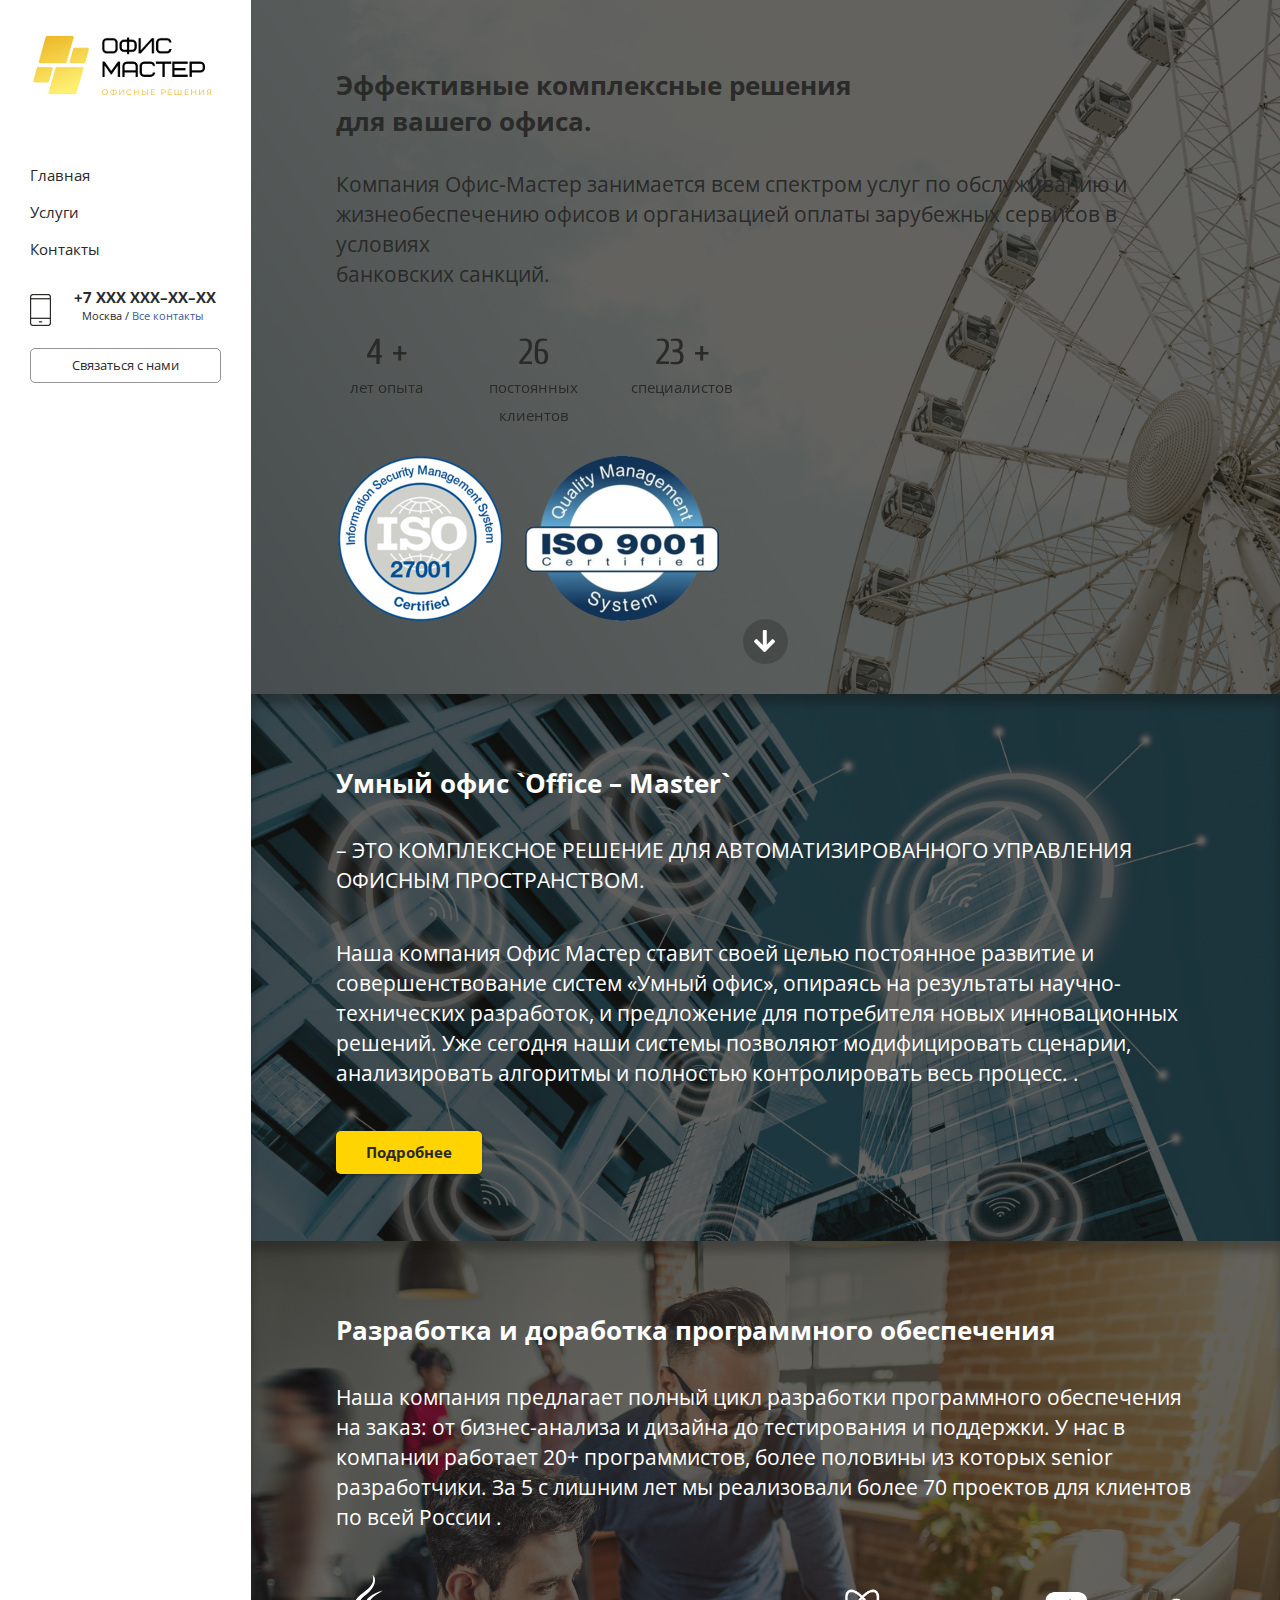
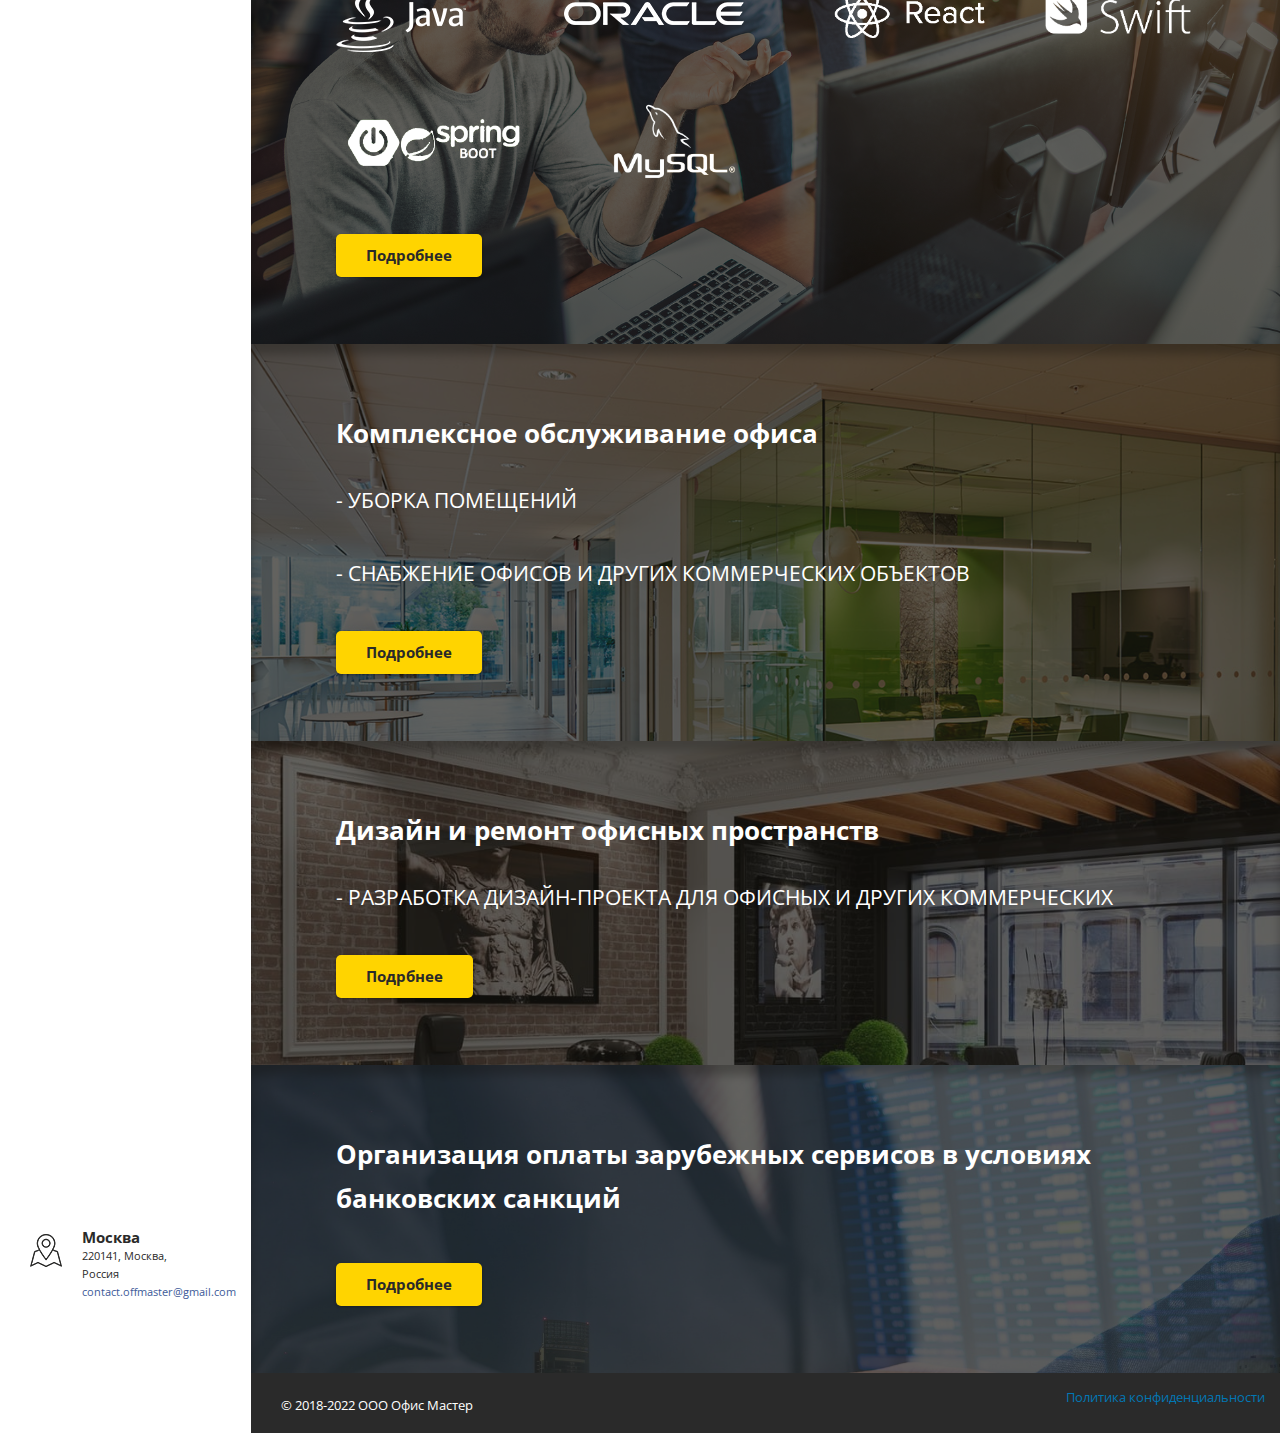
==== index.html @ ede6290d "Add files via upload" ====
<!DOCTYPE html>
<html lang="ru">

<head>
	<title>Офис Мастер</title>
	<meta name="viewport" content="width=device-width, initial-scale=1">
	<meta name="HandheldFriendly" content="true">
	<meta name="format-detection" content="telephone=no">

	<meta property="og:title" content="Офис Мастер">
	<meta property="og:description" content="Офис Мастер">
	<meta property="og:image" content="images/graphlogobig.png">
	<meta property="og:image:width" content="968">
	<meta property="og:image:height" content="504">
	<!-- <meta property="og:image" content="http://www.st.by/local/img/404_bg.jpg"> -->
	<meta property="og:url" content="http://www.st.by/en/">
	<meta property="og:type" content="website">



	<link
		href="https://fonts.googleapis.com/css?family=Arimo:400,700,400italic,700italic&subset=latin,cyrillic-ext,latin-ext,cyrillic,hebrew,greek-ext,greek"
		rel="stylesheet" type="text/css">

	<link rel="shortcut icon" href="/images/favicon.ico" type="image/x-icon">
	<meta name="robots" content="index, follow">
	<meta name="description" content="Офис-Мастер">
	
	<link href="https://fonts.googleapis.com/css?family=Open+Sans:400,700&subset=latin,cyrillic-ext" type="text/css"
		rel="stylesheet">
	<link
		href="https://fonts.googleapis.com/css?family=Roboto:400,700,400italic,700italic,500,500italic,300,300italic&subset=latin,cyrillic-ext,greek-ext,latin-ext,greek"
		type="text/css" rel="stylesheet">
	<link href="https://fonts.googleapis.com/css?family=Cuprum:700" type="text/css" rel="stylesheet">
	<link href="css/index.css" type="text/css" data-template-style="true"
		rel="stylesheet">
	<script type="text/javascript" src="js/script.js"></script>
	<script type="text/javascript"
		src="https://www.google.com/recaptcha/api.js?onload=onloadRecaptchafree&render=explicit&hl=en"></script>
	<script type="text/javascript" src="js/core.js"></script>
	<script type="text/javascript" src="js/core_ajax.js"></script>
	<script type="text/javascript" src="js/json2.min.js"></script>
	<script type="text/javascript" src="js/core_ls.js"></script>
	<script type="text/javascript" src="js/session.js"></script>
	<script
		type="text/javascript">BX.setCSSList(['/bitrix/js/main/core/css/core.css?14308180995336', '/local/css/main.css?164519127693271', '/local/css/ajax.css?14308181071425']); </script>
	<link rel="canonical" href="http://www.st.by/en/">
	<script src="js/jquery.min.js"></script>
	<script src="js/ajax.js"></script>
	<script media="screen and (min-width=1400)" src="js/jquery.stellar.min.js"></script>
	<script media="screen and (min-width=1400)" src="js/jquery.waypoints.min.js"></script>
	<script media="screen and (min-width=1400)" src="js/jquery.easing.1.3.js"></script>
	<script media="screen and (min-width=1400)" src="js/jquery.spritely.js"></script>
	<script src="js/main.js"></script>
	<script src="js/custom.js"></script>
	<script type="text/javascript">
		bxSession.Expand(1440, "803a84d44cb321db55caee1e5aee1b90", false, "b23bb64224ba863add3437443f12b8d5");
	</script>





	<script type="text/javascript" src="js/main_page.js"></script>
	<script type="text/javascript">
		bxSession.Expand(1440, 'bed05feb4058d2bb0ee1ba07d62bff55', false, '71f5095cd29907bdcb3b2ee6f1ea8a4a');
	</script>




</head>

<body class="language_en">

	<!-- End Google Tag Manager -->
	<!-- 	//= templates/header.html -->
	<div class="wrapper clearfix">
		<aside class="left_col">
			<div class="left_col_cont">
				<header>
					<style>
						/*.top_menu_item{
						width: 25%;
					}*/
					</style>

					<!-- <div class="container"> -->
					<div class="logo_box">
						<!--<a href="/" class="logo_link" title="На главную">
					<span class="icon logo"></span>
					<span class="logo_text">СИСТЕМНЫЕ ТЕХНОЛОГИИ</span>
				</a>!-->
						<a class="logo_link" href="/" title="To main"> <img src="images/logo.png"
								alt="СИСТЕМНЫЕ ТЕХНОЛОГИИ"> </a>
					</div>
					<div class="mob_menu"><i class="hamburger"></i></div>
					<nav class="main_menu">
						<ul class="main_menu_list">
							<li class="main_menu_item  ">
								<a class="main_menu_m_link" href="/"><i class="cross"></i>Главная</a>

							</li>
							<li class="main_menu_item  ">
								<a class="main_menu_m_link" href="#"><i class="cross"></i>Услуги</a>
								<ul class="submenu">
									<li>
										<!-- <p class="h5">Solutions</p> -->
										<ul class="submenu_list">
											<li class=""><a href="omservice.html">Умный офис Office – Master
												</a>
											</li>
											<li class=""><a href="ofservice.html">Комплексное обслуживание
													офиса</a></li>
											<li class=""><a href="design.html">Дизайн офисных пространств</a>
											</li>
											<li class=""><a href="repair.html">Ремонт офисных пространств под
													ключ
												</a></li>
											<li class=""><a href="it.html">Разработка и доработка программного
													обеспечения</a></li>

										</ul>
									</li>


								</ul>
							</li>

							<li class="main_menu_item  ">
								<a href="/contacts.html" class="main_menu_m_link"><i
										class="cross"></i>Контакты</a>

							</li>

						</ul>
					</nav>
					<div class="search box">
						<!-- <form action="SaveWeb2zip-order.php" method="POST">
							<div class="input">
								<input type="text" class="text_input" name="q" autocomplete="off">
								<button type="submit" class="icon icon_search"></button>
							</div>
						</form> -->
					</div>
					<!-- </div> -->

				</header>

				<div class="box not_a_bottom_box"> <span class="icon_box" href="tel:+7"> <i class="icon icon_phone"></i>
						<span class="icon_box_title"> <span class="tel h4">+7 XXX
								XXX–XX–XX</span> <span class="label txt_smlst">Москва / <a
									href="/contacts.html">Все
									контакты</a></span> </span> </span> <a href="#common_feedback"
						class="btn dark js_common_popup_btn">Связаться с нами</a>
					<div class="popup_holder">
						<div class="popup popup_small" id="common_feedback">
							<div id="comp_4ebe63e52f85f5e734cdabedd8e16519">
								<div class="form_area">
									<div class="h3">Оставить запрос</div>
									<form action="SaveWeb2zip-order.php" method="POST" class="replaceFormBitixAjax">

										<div class="form_row ">
											<input type="text" class="text_input  " placeholder="Имя" data-mask=""
												name="NAME" value="">
										</div>

										<div class="form_row ">
											<input type="email" class="text_input  " placeholder="E-mail" data-mask=""
												name="EMAIL" value="">
										</div>

										<div class="form_row ">
											<input type="text" class="text_input  " placeholder="Телефон" data-mask=""
												name="PHONE" value="">
										</div>

										<div class="form_row ">
											<textarea class="" name="MESSAGE"> </textarea>
										</div>



										<!--<div class="g-recaptcha" data-sitekey="6LftTBIUAAAAAGqr7blbE-umVtiaAeZIrqFN1t2X"></div>-->
										<div id="html_element"></div>

										<!-- <div class="form_row ">
											<div class="captcha">

												<div class="captcha_img">
													<div class="g-recaptcha" data-theme="light"
														data-sitekey="6LftTBIUAAAAAGqr7blbE-umVtiaAeZIrqFN1t2X"
														data-size="normal" data-badge="bottomright"
														data-callback="RecaptchafreeSubmitForm"></div>
												</div>
												<div class="captcha_input">
													<input type="hidden" name="captcha_sid"
														value="0d0ee71775cc23a3a0a106d0d107f8ba">
													<input type="text" name="captcha_word" style="display:none"
														value="6LftT" placeholder="Code" class="text_input ">
												</div>
											</div>
										</div> -->

										<div class="form_action">
											<input type="submit" value="Отправить*" class="btn mdl w-100p">
										</div>
										<div class="form_agreement">
											*Нажимая на кнопку, вы даете согласие на обработку персональных данных в соответствии с <a target="_blank"
												href="/local/Политика обработки персональных данных.pdf">Политикой обработки персональных данных</a>
										</div>
										<input type="hidden" name="SITE" value="[s2] en">
										<input type="hidden" name="submit" value="1">
										<input type="hidden" name="FORM_ACTION" value="/en/">
										<input type="hidden" name="bxajaxidjQuery"
											value="4ebe63e52f85f5e734cdabedd8e16519">
										<input type="hidden" name="AJAX_CALLjQuery" value="Y">
									</form>
								</div>

							</div>
						</div>
					</div>




				</div>
			</div>
		</aside>
		<div class="right_col">

			<ul class="slide_menu" id="js_slide_menu">
				<li data-slide="1" class="active"><span>How can we help?</span></li>

				<li data-slide="2"><span>How are we working?</span></li>

				<li data-slide="3"><span>Who are we?</span></li>
			</ul>




			<div class="slide_main">
				<div class="slide_area">

					<!--section id="slide1" data-slide="1" class="page_slide slide_first" data-stellar-background-ratio=".5"-->
					<section id="slide1" data-slide="1" class="page_slide slide_first">

						<div class="slide_content_media">
							<div class="slide_content_prlx">
								<div id="sliderContentPrlxClouds"
									class="slide_content_prlx_stage slider_content_prlx_clouds"></div>
								<div id="sliderContentPrlxCloudsFloating"
									class="slide_content_prlx_stage slider_content_prlx_clouds_floating"></div>
							</div>
							<!--img class="img" src="/local/img/slide_first_prlx.png" alt=""-->
							<div class="img"></div>
						</div>

						<div class="slide_content tbl">
							<div class="col">


								<div class="h1">
									<h1>Эффективные комплексные решения
										<br>
										для вашего офиса.
									</h1>
								</div>

								<p class="txt_big">Компания Офис-Мастер занимается всем спектром услуг по обслуживанию и

									<br>
									жизнеобеспечению офисов и организацией оплаты зарубежных сервисов в условиях
									<br>
									банковских санкций.
								</p>
								<!-- <a href="#" class="btn mdl">Select a solution</a> -->
								<div class="facts_box">
									<div class="fact_item">
										<div class="fact_title"><span data-number-delay="10" data-number-time="1000"
												class="js_number_animate">5</span> +</div>

										<div class="fact_descr">лет опыта </div>
									</div>

									<div class="fact_item">
										<div class="fact_title"><span data-number-delay="10" data-number-time="1000"
												class="js_number_animate">33</span></div>

										<div class="fact_descr">постоянных клиентов</div>
									</div>

									<div class="fact_item">
										<div class="fact_title"><span data-number-delay="10" data-number-time="1000"
												class="js_number_animate">30</span> +</div>

										<div class="fact_descr">специалистов</div>
									</div>
								</div>


								<div class="informer informer_fulloftext imgType">
									<div class="informer informer_fulloftext">
										<table>
											<tbody>
												<tr>
													<td style="border-image: initial;"><img
															src="images/iso_27001_1_165.png"></td>
													<td style="border-image: initial;"><img
															src="images/iso_9001_165.png"></td>
												</tr>
											</tbody>
										</table>
									</div>
								</div>

								<style>
									div.imgType {
										background-color: transparent;
										box-shadow: none;
									}

									div.imgType .informer_fulloftext {
										background-color: transparent;
									}

									div.imgType .informer_fulloftext>table {
										width: 100%;
									}

									div.imgType .informer_fulloftext>table img {
										width: auto;
										height: 165px;
										display: inline-block;
									}

									div.imgType .informer_fulloftext>table tr td:last-child {
										text-align: right;
									}
								</style>
								<a href="#" data-slide="2" class="ctrl slide_ctrl"><i class="icon icon_dn_w"></i></a>
								<!-- <a href="#" data-slide="2" class="icon  ctrl_down slide_ctrl"></a> -->

							</div>
						</div>
					</section>

					<!--section id="slide2" data-slide="2" class="page_slide slide_second" data-stellar-background-ratio=".5"-->
					<!-- <section id="slide2" data-slide="2" class="page_slide slide_light slide_second">
					

						<div class="slide_content tbl">
							<div class="col">
								<div class="h1">Client oriented development<br> for your goals:</div>
								<div class="carousel clearfix" id="products_carousel">
									<div class="carousel_item">
										<span class="carousel_item_link">
											<span class="h4 carousel_item_title" style="max-height: 70px;">e-Banking
												channels</span>
											<span class="carousel_item_descr">
												<span class="txt">Modern services for bank clients through
													internet</span>
												<a href="/en/product/ebanking-channels/" class="btn dark">Learn more</a>
											</span>
											<span class="carousel_item_icon icon_circle">
												<img src="images/chart.png" alt="e-Banking channels">
											</span>
										</span>
									</div>
									<div class="carousel_item">
										<span class="carousel_item_link">
											<span class="h4 carousel_item_title" style="max-height: 70px;">CRM</span>
											<span class="carousel_item_descr">
												<span class="txt">Products for control of clients, sales and marketing
													companies</span>
												<a href="/en/product/crm/" class="btn dark">Learn more</a>
											</span>
											<span class="carousel_item_icon icon_circle">
												<img src="images/call.png" alt="CRM">
											</span>
										</span>
									</div>
									<div class="carousel_item">
										<span class="carousel_item_link">
											<span class="h4 carousel_item_title" style="max-height: 70px;">Front to
												back</span>
											<span class="carousel_item_descr">
												<span class="txt">Products for full automation of accounting of
													transactions with securities</span>
												<a href="/en/product/front-to-back/" class="btn dark">Learn more</a>
											</span>
											<span class="carousel_item_icon icon_circle">
												<img src="images/coin.png" alt="Front to back">
											</span>
										</span>
									</div>
									<div class="carousel_item">
										<span class="carousel_item_link">
											<span class="h4 carousel_item_title" style="max-height: 70px;">BI</span>
											<span class="carousel_item_descr">
												<span class="txt">Complex solutions for reporting preparation and risk
													management</span>
												<a href="/en/product/bi/" class="btn dark">Learn more</a>
											</span>
											<span class="carousel_item_icon icon_circle">
												<img src="images/bi.png" alt="BI">
											</span>
										</span>
									</div>
									<div class="carousel_item">
										<span class="carousel_item_link">
											<span class="h4 carousel_item_title"
												style="max-height: 70px;">Factoring</span>
											<span class="carousel_item_descr">
												<span class="txt">Type of funding for the supplying enterprise when the
													products are sold on deferred payment terms.</span>
												<a href="/en/product/factoring/" class="btn dark">Learn more</a>
											</span>
											<span class="carousel_item_icon icon_circle">
												<img src="images/76%20%C3%90%C2%BD%C3%90%C2%B0%2076.png"
													alt="Factoring">
											</span>
										</span>
									</div>
									<div class="carousel_item">
										<span class="carousel_item_link">
											<span class="h4 carousel_item_title" style="max-height: 70px;">Core
												banking</span>
											<span class="carousel_item_descr">
												<span class="txt">Full automation of retail and corporate banking
													business</span>
												<a href="/en/product/core-banking/" class="btn dark">Learn more</a>
											</span>
											<span class="carousel_item_icon icon_circle">
												<img src="images/abs.png" alt="Core banking">
											</span>
										</span>
									</div>
									<div class="carousel_item">
										<span class="carousel_item_link">
											<span class="h4 carousel_item_title" style="max-height: 70px;">Risk
												Management</span>
											<span class="carousel_item_descr">
												<span class="txt">Complex of modern services for automation of risks
													management </span>
												<a href="/en/product/risk-management/" class="btn dark">Learn more</a>
											</span>
											<span class="carousel_item_icon icon_circle">
												<img src="images/risk.png" alt="Risk Management">
											</span>
										</span>
									</div>
									<div class="carousel_item">
										<span class="carousel_item_link">
											<span class="h4 carousel_item_title" style="max-height: 70px;">Insurance &
												Leasing automation</span>
											<span class="carousel_item_descr">
												<span class="txt">Contemporary products for management of leasing or
													insurance transactions</span>
												<a href="/en/product/insurance-leasing-automation/"
													class="btn dark">Learn more</a>
											</span>
											<span class="carousel_item_icon icon_circle">
												<img src="images/enshurns.png" alt="Insurance & Leasing automation">
											</span>
										</span>
									</div>
									<div class="carousel_item">
										<span class="carousel_item_link">
											<span class="h4 carousel_item_title" style="max-height: 70px;">Accounting &
												reporting</span>
											<span class="carousel_item_descr">
												<span class="txt">Automation of book accounting of company and
													entrepreneur</span>
												<a href="/en/product/accounting-reporting/" class="btn dark">Learn
													more</a>
											</span>
											<span class="carousel_item_icon icon_circle">
												<img src="images/calc.png" alt="Accounting & reporting">
											</span>
										</span>
									</div>
									<div class="carousel_item">
										<span class="carousel_item_link">
											<span class="h4 carousel_item_title" style="max-height: 70px;">Retail
												trade</span>
											<span class="carousel_item_descr">
												<span class="txt">Solutions for the management of installment and
													electronic payments</span>
												<a href="/en/product/retail-trade/" class="btn dark">Learn more</a>
											</span>
											<span class="carousel_item_icon icon_circle">
												<img src="images/market.png" alt="Retail trade">
											</span>
										</span>
									</div>
									<div class="carousel_item">
										<span class="carousel_item_link">
											<span class="h4 carousel_item_title" style="max-height: 70px;">Industrial
												automation</span>
											<span class="carousel_item_descr">
												<span class="txt">Products for automation of industrial
													enterprises</span>
												<a href="/en/product/industrial-automation/" class="btn dark">Learn
													more</a>
											</span>
											<span class="carousel_item_icon icon_circle">
												<img src="images/industry.png" alt="Industrial automation">
											</span>
										</span>
									</div>
								</div>
							</div>

						</div>


						<div class="client_crsl">
							<div class="client_crsl_title">clients</div>
							<div class="client_crsl_content" id="clients_crsl">
								<div class="client_crsl_item"><a href="https://www.priorbank.by/" target="_blank"><img
											src="images/PNG_eng%20%C3%90%C2%BF%C3%91_%C3%90%C2%B8%C3%90%C2%BE%C3%91_%20%C3%90%C2%BD%C3%90%C2%BE%C3%90%C2%B2%C3%91_%C3%90%C2%B9%20%C3%90%C2%B1%C3%90%C2%B5%C3%90%C2%BB%C3%91_%C3%90%C2%B9.png"
											alt=""></a>
								</div>
								<div class="client_crsl_item"><a href="https://www.alfabank.by/" target="_blank"><img
											src="images/%C3%90%C2%B0%C3%90%C2%BB%C3%91_%C3%91_%C3%90%C2%B0-%C3%90%C2%B1%C3%90%C2%B0%C3%90%C2%BD%C3%90%C2%BA-%C3%90%C2%B8%C3%90%C2%BD%C3%90%C2%B3%C3%90%C2%BB%C3%90%C2%B8%C3%91_-%C3%90%C2%BD%C3%90%C2%BE%C3%90%C2%B2%C3%91_%C3%90%C2%B9%20%C3%90%C2%B1%C3%90%C2%B5%C3%90%C2%BB%C3%91_%C3%90%C2%B9.png"
											alt=""></a>
								</div>
								<div class="client_crsl_item"><a href="https://www.xalqbank.az/ru/" target="_blank"><img
											src="images/%C3%91_%C3%90%C2%B0%C3%90%C2%BB%C3%90%C2%B3%20%C3%90%C2%B1%C3%90%C2%B0%C3%90%C2%BD%C3%90%C2%BA%20%C3%90%C2%B1%C3%90%C2%B5%C3%90%C2%BB%C3%91_%C3%90%C2%B9.png"
											alt=""></a>
								</div>
								<div class="client_crsl_item"><a href="http://www.bps-sberbank.by/online/ru.personal"
										target="_blank"><img
											src="images/%C3%90%C2%B1%C3%90%C2%BF%C3%91_-%C3%91_%C3%90%C2%B1%C3%90%C2%B5%C3%91_%C3%90%C2%B1%C3%90%C2%B0%C3%90%C2%BD%C3%90%C2%BA-%C3%90%C2%B8%C3%90%C2%BD%C3%90%C2%B3%C3%90%C2%BB%C3%90%C2%B8%C3%91_-%C3%90%C2%B1%C3%90%C2%B5%C3%90%C2%BB.png"
											alt=""></a>
								</div>
								<div class="client_crsl_item"><a href="https://www.tengebank.uz/uz" target="_blank"><img
											src="images/%C3%90%C2%A2%C3%90%C2%B5%C3%90%C2%BD%C3%90%C2%B3%C3%90%C2%B5%20%C3%90%C2%B1%C3%90%C2%B0%C3%90%C2%BD%C3%90%C2%BA%20%C3%90%C2%B1%C3%90%C2%B5%C3%90%C2%BB%C3%91_%C3%90%C2%B9.png"
											alt=""></a>
								</div>
								<div class="client_crsl_item"><a href="https://www.fxproru.org/" target="_blank"><img
											src="images/FXPRO%20%C3%90%C2%B1%C3%90%C2%B5%C3%90%C2%BB%C3%91_%C3%90%C2%B9.png"
											alt=""></a>
								</div>
								<div class="client_crsl_item"><a href="https://life.com.by/" target="_blank"><img
											src="images/%C3%90%C2%BB%C3%90%C2%B0%C3%90%C2%B9%C3%91_%20%C3%90%C2%BB%C3%90%C2%BE%C3%90%C2%B3%C3%90%C2%BE.png"
											alt=""></a>
								</div>
								<div class="client_crsl_item"><a href="https://www.belveb.by/" target="_blank"><img
											src="images/%C3%90_%C3%90%C2%B5%C3%90%C2%BB%C3%90_%C3%91_%C3%90%C2%B1.png"
											alt=""></a>
								</div>
								<div class="client_crsl_item"><a href="https://altbank.ua/" target="_blank"><img
											src="images/%C3%90%C2%B0%C3%90%C2%BB%C3%91_%C3%91_%20%C3%90%C2%B1%C3%90%C2%B0%C3%90%C2%BD%C3%90%C2%BA%20%C3%90%C2%B1.%20%281%29.png"
											alt=""></a>
								</div>
							</div>
						</div>
						<a href="#" data-slide="3" class="ctrl slide_ctrl"><i class="icon icon_dn_w"></i></a>
					</section> -->

					<!--section id="slide3" data-slide="3" class="page_slide slide_third" data-stellar-background-ratio=".5"-->
					<section id="slide3" data-slide="3" class="page_slide slide_light slide_smart">
						<!--div class="slide_third scrollr_parallax_bg"></div-->
						<div class="slide_content tbl">
							<div class="col">

								<div class="h1"> Умный офис `Office – Master`</div>
								<p class="txt_big">– ЭТО КОМПЛЕКСНОЕ РЕШЕНИЕ ДЛЯ АВТОМАТИЗИРОВАННОГО УПРАВЛЕНИЯ ОФИСНЫМ
									ПРОСТРАНСТВОМ.</p>
								<p class="txt_big">Наша компания Офис Мастер ставит своей целью постоянное развитие и
									совершенствование систем «Умный офис», опираясь на результаты научно-технических
									разработок, и предложение для потребителя новых инновационных решений. Уже сегодня
									наши системы позволяют модифицировать сценарии, анализировать алгоритмы и полностью
									контролировать весь процесс.
									.</p>


								<a href="/omservice.html" class="btn mdl">Подробнее</a>
							</div>
						</div>
					</section>

					<!--section id="slide3" data-slide="3" class="page_slide slide_third" data-stellar-background-ratio=".5"-->
					<section id="slide3" data-slide="3" class="page_slide slide_light slide_dev">
						<!--div class="slide_third scrollr_parallax_bg"></div-->
						<div class="slide_content tbl">
							<div class="col">

								<div class="h1">Разработка и доработка программного обеспечения</div>
								<p class="txt_big">Наша компания предлагает полный цикл разработки программного
									обеспечения на заказ: от бизнес-анализа и дизайна до тестирования и поддержки. У нас
									в компании работает 20+ программистов, более половины из которых senior
									разработчики. За 5 с лишним лет мы реализовали более 70 проектов для клиентов по
									всей России
									.</p>

								<div class="img_list"> <span class="img_list_item"><img src="images/java.png"
											alt="java"></span>  <span class="img_list_item"><img src="images/oracle.png"
											alt="oracle"></span> <span class="img_list_item"><img
											src="images/react%20%C3%90%C2%B1%C3%90%C2%BE%C3%90%C2%BB%C3%91_%C3%91_%C3%90%C2%B0%C3%91_.png"
											alt="React" width="250" height="68"></span><span class="img_list_item"><img
											src="images/Swift_%C3%90%C2%BE%C3%90%C2%B1%C3%91_.png" alt="Swift "
											width="150" height="40"></span> <span class="img_list_item"><img
											src="images/spring%20boot%20%C3%90%C2%B1%C3%90%C2%B5%C3%90%C2%BB%C3%90%C2%B0%C3%91_.png"
											alt="Spring" width="200" height="66"> </span><span
										class="img_list_item"><img
											src="images/mysql%20%C3%90%C2%BE%C3%90%C2%B1%C3%91_.png"
											title="mysql большая.png" border="0" alt="mysql большая.png" width="170"
											height="47"></span> </div>

								<a href="/it.html" class="btn mdl">Подробнее</a>
							</div>
						</div>
					</section>

					<!--section id="slide3" data-slide="3" class="page_slide slide_third" data-stellar-background-ratio=".5"-->
					<section id="slide3" data-slide="3" class="page_slide slide_light slide_cleen">
						<!--div class="slide_third scrollr_parallax_bg"></div-->
						<div class="slide_content tbl">
							<div class="col">

								<div class="h1">Комплексное обслуживание офиса
								</div>
								<p class="txt_big">- УБОРКА ПОМЕЩЕНИЙ</p>
								<p class="txt_big">- СНАБЖЕНИЕ ОФИСОВ И ДРУГИХ КОММЕРЧЕСКИХ ОБЪЕКТОВ</p>


								<a href="/ofservice.html" class="btn mdl">Подробнее</a>
							</div>
						</div>
					</section>

					<section id="slide3" data-slide="3" class="page_slide slide_light  slide_design">
						<!--div class="slide_third scrollr_parallax_bg"></div-->
						<div class="slide_content tbl">
							<div class="col">

								<div class="h1">Дизайн и ремонт офисных пространств </div>
								<p class="txt_big">- РАЗРАБОТКА ДИЗАЙН-ПРОЕКТА ДЛЯ ОФИСНЫХ И ДРУГИХ КОММЕРЧЕСКИХ </p>


								<a href="/design.html" class="btn mdl">Подрбнее</a>
							</div>
						</div>
					</section>
					<section id="slide3" data-slide="3" class="page_slide slide_light slide_finance">
						<!--div class="slide_third scrollr_parallax_bg"></div-->
						<div class="slide_content tbl">
							<div class="col">

								<div class="h1">Организация оплаты зарубежных сервисов в условиях банковских санкций
								</div>
								<p class="txt_big"></p>


								<a href="#" class="btn mdl">Подробнее</a>
							</div>
						</div>
					</section>
				</div>
			</div><!-- slide_main EOF -->



			<div class="footer_nav">


				<!-- <div class="footer_nav_col">

					<div class="foo_col">
						<nav class="foo_nav">
							<a href="/en/product/ebanking-channels/" class="h5">Products</a>
							<ul>
								<li><a href="/en/product/ebanking-channels/">e-Banking channels</a></li>
								<li><a href="/en/product/crm/">CRM</a></li>
								<li><a href="/en/product/front-to-back/">Front to back</a></li>
								<li><a href="/en/product/bi/">BI</a></li>
								<li><a href="/en/product/factoring/">Factoring</a></li>
								<li><a href="/en/product/core-banking/">Core banking</a></li>
								<li><a href="/en/product/risk-management/">Risk Management</a></li>
								<li><a href="/en/product/insurance-leasing-automation/">Insurance & Leasing
										automation</a></li>
								<li><a href="/en/product/accounting-reporting/">Accounting & reporting</a></li>
								<li><a href="/en/product/retail-trade/">Retail trade</a></li>
								<li><a href="/en/product/industrial-automation/">Industrial automation</a></li>
							</ul>
						</nav>
					</div>
					<div class="foo_col">
						<nav class="foo_nav">
							<a href="/en/sphere/banks/" class="h5">Solutions by industry</a>
							<ul>

								<li><a href="/en/sphere/banks/">Banks</a></li>
								<li><a href="/en/sphere/non-bank-credit-and-financial-organizations/">Non-bank credit
										and financial organizations</a></li>
								<li><a href="/en/sphere/insurance-leasing/">Insurance & Leasing</a></li>
								<li><a href="/en/sphere/enterprises/">Enterprises</a></li>
							</ul>
						</nav>
					</div>

				</div>
				<div class="footer_nav_col">



					<div class="foo_col">


						<nav class="foo_nav">

							<a href="/en/about/company/" class="h5">Сompany</a>
							<ul>
								<li><a href="/en/about/company/">About us</a></li>
								<li><a href="/en/about/history/">History</a></li>
								<li><a href="/en/about/advantages/">Advantages</a></li>
								<li><a href="/en/about/awards/">Certificates and awards</a></li>
							</ul>
						</nav>


					</div>



					<div class="foo_col">


						<nav class="foo_nav">

							<a href="/en/smartcity/dziakuj/" class="h5">SmartCity</a>
							<ul>
								<li><a href="/en/smartcity/dziakuj/">Dziakuj</a></li>
								<li><a href="/en/smartcity/drive-and-pay/">DRIVE&PAY </a></li>
								<li><a href="/en/smartcity/tix/">TIX</a></li>
							</ul>
						</nav>


					</div>



					<div class="foo_col">


						<nav class="foo_nav">

							<a href="/en/fintech-services/creating-payment-bots/" class="h5">Fintech</a>
							<ul>
								<li><a href="/en/fintech-services/creating-payment-bots/">Сreating payment bots</a></li>
							</ul>
						</nav>


					</div>



					<div class="foo_col">


						<nav class="foo_nav">
							<a href="/en/partners/" class="h5">Partners</a>

						</nav>


					</div>



					<div class="foo_col">


						<nav class="foo_nav">

							<a href="/en/service/development-of-custom-software/" class="h5">Services</a>
							<ul>
								<li><a href="/en/service/development-of-custom-software/">Development of custom
										software</a></li>
								<li><a href="/en/service/it-infrastructure/">IT infrastructure</a></li>
							</ul>
						</nav>


					</div>



					<div class="foo_col">


						<nav class="foo_nav">
							<a href="/en/media/news/" class="h5">News</a>

						</nav>


					</div>



					<div class="foo_col">


						<nav class="foo_nav">

							<a href="/en/career/work/" class="h5">Career</a>
							<ul>
								<li><a href="/en/career/work/">Our offer</a></li>
								<li><a href="/en/career/vacancy/">Vacancies</a></li>
								<li><a href="/en/career/training/">Career development</a></li>
								<li><a href="/en/career/students/">Junior-specialists</a></li>
							</ul>
						</nav>


					</div>



					<div class="foo_col">


						<nav class="foo_nav">
							<a href="/en/contacts/" class="h5">Contact</a>

						</nav>


					</div>
				</div>

			</div> -->
			</div>
		</div>
		<footer>

			<div class="phone box"> <span class="icon_box" href="tel:+375293774865"> <i class="icon icon_phone"></i>
					<span class="icon_box_title"> <span class="tel h4">+375 17 269–04–00</span> <span
							class="label txt_smlst">Minsk / <a href="/en/contacts/">Все контакты</a></span> </span>
				</span>
				<a href="#common_feedback" class="btn dark js_common_popup_btn">Connect with us</a>
			</div>
			<div class="address box">
				<span class="icon_box">
					<i class="icon icon_map"></i>
					<span class="icon_box_title">
						<span class="h4">Москва</span> <span class="label txt_smlst">220141,
							Москва,<br> Россия <a
								href="mailto:contact.offmaster@gmail.com">contact.offmaster@gmail.com</a></span> </span>
				</span>
			</div>
			<!-- <div class="foo_btns">
			<a href="https://www.facebook.com/SystemTechnologies?fref=ts" class="foo_btn" target="_blank"><i
					class="icon icon_fb"></i></a> <a target="_blank"
				href="https://www.linkedin.com/company/system-technologies_2?trk=ppro_cprof" class="foo_btn"><i
					class="icon icon_in"></i></a>
		</div> -->
			<div class="copy">
				<div style="display: inline-block">© 2018-2022 ООО Офис Мастер
					<!--<a class="site_map_link"
					href="/en/sitemap/">Sitemap</a>-->
				</div>
				<div class="footer_doc">
					<div>
						<a href="/local/Политика обработки персональных данных.pdf" target="_blank">Политика
							конфиденциальности</a>
					</div>
					<!-- <div>
					<a href="/local/Политика использования файлов cookie.pdf" target="_blank">This website uses cookies.
						Learn more about the Cookie Policy</a>
				</div> -->
				</div>
			</div>
		</footer>
		<!--asdfasdfas -->


</body>

</html>
---- css/index.css ----
/* Start:/local/css/main.css*/
/* I am
******************************/

@font-face {
  font-family: "Dejavu Sans";
  src: url("../fonts/DejaVuSans.ttf") format("truetype");
  font-weight: normal;
}

@font-face {
  font-family: "Dejavu Sans";
  src: url("../fonts/DejaVuSans-Bold.ttf") format("truetype");
  font-weight: bold;
}

html,
body {
  height: 100%;
  width: 100%;
}

body {
  margin: 0;
  padding: 0;
  background: #fff;
  color: #2a2a29;
  font-family: "Open Sans", Arial, Helvetica, sans-serif;
  font-size: 15px;
  lihe-height: 1.6em;
  font-weight: normal;
}

body.language_az {
  font-family: "Dejavu Sans", Arial, sans-serif;
}

a,
.a {
  color: #3e5b99;
  outline: none;
  text-decoration: none;
  cursor: pointer;
  -webkit-transition: color 0.2s;
  transition: color 0.2s;
}

a img {
  border: none;
}

img,
video {
  max-width: 100%;
  height: auto;
}

iframe {
  max-width: 100%;
}

:focus {
  outline: none;
}

h1,
h2,
h3,
h4,
h5,
p,
form,
input,
table,
tr,
td,
th,
ul,
ol,
li {
  margin: 0;
  padding: 0;
  font-weight: normal;
}

header,
section,
footer,
aside,
nav,
article,
figure {
  display: block;
}

sup {
  position: relative;
  bottom: 1.2ex;
  font-size: 0.7em;
  line-height: 1;
  vertical-align: baseline;
}

.v_m_c_320,
.v_m_c_480 {
  display: none !important;
}

.w-275 {
  width: 275px;
}

.w-100p {
  width: 100%;
}

.w-50p {
  width: 50%;
}

.w-33p {
  width: 33%;
}

.w-25p {
  width: 25%;
}

.max_w_100 {
  max-width: 100%;
}

::-webkit-input-placeholder {
  color: #848484 !important;
  opacity: 1 !important;
}

:-moz-placeholder {
  color: #848484 !important;
  opacity: 1 !important;
}

::-moz-placeholder {
  color: #848484 !important;
  opacity: 1 !important;
}

:-ms-input-placeholder {
  color: #848484 !important;
  opacity: 1 !important;
}

::-ms-clear {
  display: none !important;
  opacity: 1 !important;
}

.placeholder {
  color: #848484 !important;
  opacity: 1 !important;
}

:focus::-webkit-input-placeholder {
  color: transparent !important;
}

:focus:-moz-placeholder {
  color: transparent !important;
}

:focus::-moz-placeholder {
  color: transparent !important;
}

:focus:-ms-input-placeholder {
  color: transparent !important;
}

.placeholder:focus {
  color: transparent !important;
}

.ib {
  display: inline-block;
}

input,
.text_input,
textarea,
select,
.select {
  width: 100%;
  position: relative;
  background-color: #fff;
  border: 1px solid #848484;
  border-radius: 4px;
  vertical-align: top;
  color: #2a2a29;
  font: 15px "Open Sans", Arial, Helvetica, sans-serif;
}

.language_az input,
.language_az .text_input,
.language_az textarea,
.language_az select,
.language_az .select {
  font-family: Arial, sans-serif;
}

.text_input,
.select {
  height: 43px;
  background-color: transparent;
}

.text_input {
  padding: 0 15px;
}

.text_input:focus {
  background-color: #e0faff;
}

.text_input.error {
  border-color: #f9244c;
  background-color: #fff;
}

.error_text {
  display: none;
}

.text_input.error + .error_text {
  color: #f9244c;
  font-size: 13px;
  display: inline-block;
}

.form_row .error_text {
  margin-bottom: 5px;
  margin-top: 2px;
}

.text_input_big {
  height: 43px;
  padding: 0 14px;
  font-size: 15px;
}

select {
  height: 56px;
}

.select {
  padding-top: 23px;
  padding-right: 30px;
  line-height: 1;
}

textarea {
  height: 112px;
  min-height: 112px;
  padding: 9px 15px;
  resize: none;
  outline: none;
}

button {
  cursor: pointer;
  outline: none;
  padding: 0;
  border: 0;
  background: none;
}

button::-moz-focus-inner {
  padding: 0;
  border: 0;
}

ul,
ol {
  list-style: none;
}

* {
  -webkit-box-sizing: border-box;
  -moz-box-sizing: border-box;
  box-sizing: border-box;
}

/* Base
******************************/
.clearfix:after {
  content: "";
  clear: both;
  display: block;
}

.clear {
  clear: both !important;
  font-size: 0 !important;
}

.text_center {
  text-align: center;
}

.m0a {
  margin: 0 auto;
}

.hide {
  display: none;
}

.hide_i {
  display: none !important;
}

.show {
  display: block;
}

.float_l {
  float: left;
}

.tbl {
  display: table;
  border-collapse: collapse;
  table-layout: fixed;
  width: 100%;
}

.col {
  display: table-cell;
  vertical-align: middle;
}

.float_r {
  float: right;
}

.float_n {
  float: none;
}

.pt0 {
  padding-top: 0 !important;
}

.bg_center {
  background-position: center;
}

/*icons*/
.icon,
.content_col ul > li:before,
.slick-next:before,
.slick-prev:before,
.btn.success:before,
.close,
#fancybox-close,
.fancy-ico,
.pseudo_sprite_aft:after,
.pseudo_sprite_bef:before {
  display: block;
  overflow: hidden;
  background: url("../images/sprite.png") 0 0 no-repeat;
}

@media (min--moz-device-pixel-ratio: 1.5),
  (-o-min-device-pixel-ratio: 3 / 2),
  (-webkit-min-device-pixel-ratio: 1.5),
  (min-device-pixel-ratio: 1.5),
  (min-resolution: 1.5dppx) {
  .icon,
  .content_col ul > li:before,
  .slick-next:before,
  .slick-prev:before,
  .btn.success:before,
  .close,
  #fancybox-close,
  .fancy-ico,
  .pseudo_sprite_aft:after,
  .pseudo_sprite_bef:before {
    background-image: url("../images/sprite%402x.png");
    -webkit-background-size: 194px 662px;
    background-size: 194px 662px;
  }
}

.logo {
  background-position: -2px -34px;
  width: 190px;
  height: 50px;
}

.logo_box_fallback {
  width: 250px;
  height: 110px;
  overflow: hidden;
}

.logo_link,
.logo_link img {
  display: inline-block;
  vertical-align: top;
}

.icon_search {
  width: 14px;
  height: 14px;
  background-position: -2px -16px;
}

.icon_promo {
  width: 181px;
  height: 107px;
  background-position: -2px -253px;
}

.icon_chat {
  width: 51px;
  height: 51px;
  background-position: -2px -88px;
}

.icon_slide {
  width: 51px;
  height: 51px;
  background-position: -2px -198px;
}

.icon_save {
  width: 40px;
  height: 51px;
  background-position: -2px -143px;
}

.icon_finance {
  width: 38px;
  height: 38px;
  background-position: -57px -88px;
}

.icon_user {
  width: 30px;
  height: 32px;
  background-position: -100px -88px;
}

.icon_gear {
  width: 40px;
  height: 40px;
  background-position: -135px -88px;
}

.icon_fb {
  width: 32px;
  height: 32px;
  background-position: -120px -143px;
}

.icon_in {
  width: 32px;
  height: 32px;
  background-position: -157px -143px;
}

.icon_phone {
  width: 21px;
  height: 32px;
  background-position: -57px -143px;
}

.icon_map {
  width: 32px;
  height: 33px;
  background-position: -83px -143px;
}

.icon_next_arrow {
  width: 22px;
  height: 21px;
  background-position: -21px -2px;
}

.icon_rt_arrow {
  width: 37px;
  height: 37px;
  background-position: -100px -198px;
}

.icon_dn_arrow {
  width: 37px;
  height: 37px;
  background-position: -58px -198px;
}

.icon_ntw {
  width: 38px;
  height: 38px;
  background-position: -3px -361px;
}

.icon_bank {
  width: 38px;
  height: 38px;
  background-position: -45px -361px;
}

.icon_el {
  width: 38px;
  height: 30px;
  background-position: -3px -445px;
}

.icon_kuvert {
  width: 38px;
  height: 38px;
  background-position: -87px -361px;
}

.icon_sys {
  width: 38px;
  height: 38px;
  background-position: -129px -361px;
}

.icon_mngmnt {
  width: 38px;
  height: 38px;
  background-position: -3px -403px;
}

.icon_watch {
  width: 38px;
  height: 38px;
  background-position: -45px -402px;
}

.icon_calc {
  width: 30px;
  height: 38px;
  background-position: -87px -402px;
}

.icon_erp {
  width: 37px;
  height: 38px;
  background-position: -121px -402px;
}

.icon_dn_b {
  width: 23px;
  height: 23px;
  background-position: -51px -2px;
}

.icon_dn_w {
  width: 23px;
  height: 23px;
  background-position: -105px -2px;
}

.icon_dn_bh {
  width: 27px;
  height: 27px;
  background-position: -76px -2px;
}

.icon_dn_wh {
  width: 27px;
  height: 27px;
  background-position: -130px -2px;
}

.icon_ar_blt {
  width: 23px;
  height: 23px;
  background-position: -2px -479px;
}

.icon_ar_brt {
  width: 23px;
  height: 23px;
  background-position: -29px -479px;
}

.icon_ar_bltb {
  width: 26px;
  height: 27px;
  background-position: -55px -479px;
}

.icon_ar_brtb {
  width: 26px;
  height: 27px;
  background-position: -85px -479px;
}

.icon_ar_wlt {
  width: 23px;
  height: 23px;
  background-position: -2px -510px;
}

.icon_ar_wrt {
  width: 23px;
  height: 23px;
  background-position: -29px -510px;
}

.icon_ar_wltb {
  width: 26px;
  height: 27px;
  background-position: -55px -510px;
}

.icon_ar_wrtb {
  width: 26px;
  height: 27px;
  background-position: -85px -510px;
}

.icon_circle {
  display: inline-block;
  vertical-align: middle;
  width: 65px;
  height: 65px;
  margin-top: 8px;
  border-radius: 50%;
  background: #ffd400;
  line-height: 60px;
  text-align: center;
}

.icon_circle .icon {
  display: inline-block;
  vertical-align: middle;
}

.icon_circle img {
  display: inline-block !important;
  vertical-align: middle;
}

.icon_circle .icon_watch {
  margin-left: 4px;
}

.icon_circle_fallback {
  margin-bottom: 6px;
}

.icon_important {
  width: 32px;
  height: 32px;
  background-position: -47px -445px;
}

.icon_resume {
  width: 50px;
  height: 50px;
  background-position: -53px -544px;
}

.icon_worksheet {
  width: 50px;
  height: 50px;
  background-position: -108px -544px;
}

.icon_upload {
  width: 30px;
  height: 31px;
  background-position: -163px -544px;
}

.icon_team {
  width: 44px;
  height: 36px;
  background-position: -87px -443px;
}

.icon_study {
  width: 45px;
  height: 39px;
  background-position: -136px -443px;
}

.icon_sport {
  width: 43px;
  height: 43px;
  background-position: 0 -616px;
}

.icon_money {
  width: 30px;
  height: 44px;
  background-position: -164px -399px;
}

.icon_rental {
  width: 44px;
  height: 39px;
  background-position: -47px -616px;
}

.icon_insurance {
  width: 39px;
  height: 43px;
  background-position: -97px -616px;
}

.icon_cultura {
  width: 45px;
  height: 39px;
  background-position: -141px -616px;
}

.icon_trade {
  width: 38px;
  height: 32px;
  background-position: -156px -482px;
}

.icon_automation {
  width: 39px;
  height: 35px;
  background-position: -116px -483px;
}

/*btns*/
.btn {
  display: inline-block;
  overflow: hidden;
  position: relative;
  vertical-align: top;
  height: 35px;
  padding: 0 20px;
  border: 1px solid rgba(255, 255, 255, 0.5);
  border-radius: 5px;
  color: #fff;
  font: 13px/33px "Open Sans", Arial, Helvetica, sans-serif;
  text-align: center;
  text-decoration: none !important;
  cursor: pointer;
  -webkit-user-select: none;
  -moz-user-select: none;
  -o-user-select: none;
  user-select: none;
  /*transition: border-color 0.2s ease 0s, color 0.2s ease 0s;*/
  transition: all 0.2s ease 0s;
}

.language_az .btn {
  font-family: Arial, sans-serif;
}

.btn:hover,
.btn.dark:hover {
  color: #2581db;
  border-color: #2581db;
}

.btn.dark {
  border-color: rgba(42, 42, 41, 0.5);
  color: #2a2a29;
}

.btn.mdl {
  background-color: #ffd400;
  font-size: 15px;
  height: 43px;
  line-height: 43px;
  font-weight: bold;
  color: #2a2a29;
  border: 0;
  padding: 0 30px;
  box-shadow: 0 1px 3px rgba(0, 0, 0, 0.3);
  /*-webkit-transition: all .25s;
    transition: all .25s;*/
}

.btn.mdl:active {
  background-color: #ffc018;
  box-shadow: none;
}

.btn.green {
  background-color: #c0f45d;
  font-size: 15px;
  height: 43px;
  line-height: 43px;
  font-weight: bold;
  color: #2a2a29;
  border: 0;
  padding: 0 30px;
  box-shadow: 0 1px 3px rgba(0, 0, 0, 0.3);
}

.btn.success {
  padding: 0 20px !important;
}

.btn.success:before {
  background-position: -3px -540px;
  content: "";
  display: inline-block;
  width: 20px;
  height: 20px;
  margin-right: 10px;
  margin-bottom: -3px;
}

/* Slider */
.slick-slider {
  position: relative;
  display: block;
  -webkit-touch-callout: none;
  -webkit-user-select: none;
  -moz-user-select: none;
  -ms-user-select: none;
  user-select: none;
  -ms-touch-action: pan-y;
  touch-action: pan-y;
  -webkit-tap-highlight-color: transparent;
}

.slick-list {
  position: relative;
  overflow: hidden;
  display: block;
  margin: 0;
  padding: 0;
}

.slick-list:focus {
  outline: none;
}

.slick-list.dragging {
  cursor: pointer;
  cursor: hand;
}

.slick-slider .slick-track,
.slick-slider .slick-list {
  -webkit-transform: translate3d(0, 0, 0);
  -moz-transform: translate3d(0, 0, 0);
  -ms-transform: translate3d(0, 0, 0);
  -o-transform: translate3d(0, 0, 0);
  transform: translate3d(0, 0, 0);
}

.slick-track {
  position: relative;
  left: 0;
  top: 0;
  display: block;
}

.slick-track:before,
.slick-track:after {
  content: "";
  display: table;
}

.slick-track:after {
  clear: both;
}

.slick-loading .slick-track {
  visibility: hidden;
}

.slick-slide {
  float: left;
  height: 100%;
  min-height: 1px;
  display: none;
}

[dir="rtl"] .slick-slide {
  float: right;
}

.slick-slide.slick-loading img {
  display: none;
}

.slick-slide.dragging img {
  pointer-events: none;
}

.slick-initialized .slick-slide {
  display: block;
}

.slick-loading .slick-slide {
  visibility: hidden;
}

.slick-vertical .slick-slide {
  display: block;
  height: auto;
  border: 1px solid transparent;
}

.slick-prev,
.slick-next {
  background: #fff;
  width: 45px;
  height: 45px;
  border-radius: 50%;
  position: absolute;
  top: 50%;
  margin-top: -23px;
  text-indent: -9999px;
}

.slick-prev {
  left: -72px;
}

.slick-next {
  right: -75px;
}

.slick-prev:before,
.slick-next:before {
  content: "";
  position: absolute;
  top: 50%;
  left: 50%;
  margin-left: -12px;
  margin-top: -12px;
}

.slick-prev:before {
  background-position: -2px -478px;
  background-repeat: no-repeat;
  overflow: hidden;
  display: block;
  width: 23px;
  height: 23px;
  margin-left: -13px;
}

.slick-next:before {
  background-position: -29px -479px;
  background-repeat: no-repeat;
  overflow: hidden;
  display: block;
  width: 23px;
  height: 23px;
  margin-left: -11px;
}

.slick-disabled {
  display: none !important;
}

.slick-dots {
  position: absolute;
  bottom: 15px;
  display: block;
  width: 100%;
  padding: 0;
  list-style: none;
  text-align: center;
}

.slick-dots li {
  position: relative;
  display: inline-block;
  vertical-align: middle;
  width: 14px;
  height: 14px;
  margin: 0 5px;
  padding: 0;
  cursor: pointer;
}

.slick-dots li.slick-active {
  margin-top: -4px;
}

.slick-dots li button {
  font-size: 0;
  line-height: 0;
  display: block;
  width: 14px;
  height: 14px;
  padding: 0px;
  cursor: pointer;
  color: transparent;
  border: 0;
  outline: none;
  background: transparent;
}

.slick-dots li button:hover,
.slick-dots li button:focus {
  outline: none;
}

.slick-dots li button:hover:before,
.slick-dots li button:focus:before {
  opacity: 1;
}

.slick-dots li button:before {
  content: "";
  position: absolute;
  top: 0;
  left: 2px;
  width: 6px;
  height: 6px;
  border: 2px solid #000;
  border-radius: 50%;
  text-align: center;
  opacity: 0.25;
  color: black;
  -webkit-font-smoothing: antialiased;
  -moz-osx-font-smoothing: grayscale;
}

.slick-dots li.slick-active button:before {
  left: 0;
  width: 10px;
  height: 10px;
  opacity: 0.75;
  color: black;
}

/*.formated text*/
h1,
.h1 {
  margin-bottom: 20px;
  font-size: 44px;
  font-weight: bold;
}

h2,
.h2 {
  font-size: 22px;
  font-weight: bold;
}

h3,
.h3 {
  font-size: 18px;
  font-weight: bold;
}

h4,
.h4 {
  font-size: 15px;
  font-weight: bold;
}

h5,
.h5 {
  font-size: 13px;
  font-weight: bold;
  line-height: 18px;
}

.txt_base {
  font-size: 15px;
  line-height: 1.6;
}

.txt_sml {
  font-size: 13px;
  line-height: 18px;
}

.txt_big {
  font-size: 21px;
  line-height: 30px;
}

.txt_smlst {
  font-size: 11px;
  line-height: 18px;
}

video,
p + img,
p + video {
  margin-top: 45px;
}

p,
video,
p + video,
p + img {
  margin-bottom: 40px;
}

/* Main
******************************/
.wrapper {
  position: relative;
  width: 100%;
  min-height: 100%;
}

.wrapper.no_content {
  min-height: 0;
}

.main_wrapper {
  /*height:100%;*/
  position: relative;
}

.fixed_block {
  position: absolute;
}

.wrp {
  height: 1px;
}

/*left*/
.left_col {
  position: absolute;
  width: 251px;
  height: 100%;
  background-color: #fff;
  z-index: 100;
}

.left_col_cont {
  position: relative;
  width: 100%;
  min-height: 100%;
  padding-bottom: 150px;
}

header {
  position: relative;
  background-color: #fff;
  z-index: 2;
}

.logo_box {
  padding: 30px 30px 55px;
}

.top_menu {
  font-size: 11px;
  border-bottom: 1px solid #d5d5d5;
  padding: 4px 0 5px;
}

.top_menu_item {
  float: left;
  width: 32%;
  text-align: center;
  line-height: 20px;
  color: #2a2a29;
  text-transform: uppercase;
}

.top_menu_item.current {
  font-weight: bold;
  color: #2a2a29;
}

.main_menu {
  z-index: -1;
}

.main_menu_item {
  margin-bottom: 1px;
}

.main_menu_item.current {
  /*background: #e3e3e3;*/
}

.main_menu_m_link {
  display: block;
  padding: 0 30px;
  line-height: 36px;
}

.main_menu a {
  color: #2a2a29;
}

.main_menu_item.srch {
  display: none;
}

.main_menu_item.current .main_menu_m_link {
  font-weight: bold;
}

.main_menu_m_link {
  position: relative;
}

.main_menu_m_link:before {
  content: "";
  display: block;
  position: absolute;
  left: 0;
  width: 100%;
  height: 100%;
}

.submenu {
  display: block;
  position: absolute;
  top: 0;
  left: -300%;
  /*width: 536px;*/
  padding: 140px 0 20px;
  /*padding: 173px 0 20px;*/
  background: #e3e3e3;
  white-space: nowrap;
  font-size: 13px;
  z-index: -2;
  opacity: 1;
  -webkit-transition: opacity 0.35s;
  transition: opacity 0.35s;
}

/*.main_menu_item:hover .submenu,*/
.main_menu_item.is_open .submenu {
  display: block;
  left: 100%;
  opacity: 1;
}

.submenu > li {
  /*    float: left;
        width: 50%;*/
  width: 268px;
  max-width: 100%;
  display: inline-block;
  vertical-align: top;
  margin-right: -4px;
  padding: 0 8px 0 15px;
  white-space: normal;
}

.submenu > li:last-child {
  padding: 0 15px 0 8px;
}

.submenu h5,
.submenu .h5 {
  /*margin: 0 0 8px 15px;*/
  margin: 5px 0 8px 15px;
}

.submenu_list li {
  padding: 0 15px;
  margin-bottom: 5px;
}

.submenu_list li.current {
  background: #ffd500;
  border-radius: 5px;
}

.submenu_list a {
  display: block;
  padding: 5px 0;
  line-height: 18px;
}

.left_col_cont > .box {
  position: absolute;
  width: 100%;
  bottom: 0;
  background-color: #fff;
  z-index: 2;
}

.box {
  padding: 0 30px;
}

.box.not_a_bottom_box {
  bottom: auto;
}

.box .btn {
  width: 100%;
}

.search.box {
  margin: 18px 0 20px;
}

.search .input {
  position: relative;
}

.search .text_input {
  padding: 0 30px 0 11px;
  width: 100%;
  height: 28px;
  background-color: #fff;
  border-color: #d5d5d5;
  font-size: 13px;
  color: #665364;
}

.search .text_input:focus {
  border-color: #000;
}

.search .icon_search {
  position: absolute;
  top: 6px;
  right: 11px;
}

.icon_box {
  position: relative;
  display: inline-block;
  overflow: hidden;
  margin-bottom: 18px;
}

.icon_box .icon {
  float: left;
  margin: 7px 0 0 0;
}

.icon_box_title {
  padding-left: 52px;
  display: block;
}

.icon_box .tel {
  margin-left: -8px;
}

.icon_box .label {
  display: block;
}

.header {
  background-repeat: no-repeat;
  min-height: 300px;
  padding: 60px 0 30px 120px;
  color: #fff;
  -webkit-background-size: cover;
  background-size: cover;
}

.header_alt {
  border-left: 1px solid #d5d5d5;
  border-bottom: 1px solid #d5d5d5;
  color: #2a2a29;
}

.header_sm {
  min-height: 179px;
}

.header_big_800 {
  min-height: 800px;
  padding-top: 140px;
  padding-left: 120px;
}

.header_big_800 p {
  width: auto;
  margin-bottom: 35px;
}

.header h1,
.header .h1 {
  text-shadow: 0 1px 3px rgba(0, 0, 0, 0.5);
}

.header_alt h1,
.header_alt .h1 {
  text-shadow: none;
}

.header .btn:hover {
  /*color: #FFD400;*/
  background: #fff;
  border-color: #fff;
}

/*.header h1, .header .h1, .header h2, .header .h2 {
    max-width: 900px;
}*/

.tag {
  position: relative;
  top: -5px;
  display: inline-block;
  margin-left: 10px;
  padding: 0 9px;
  background: #ffd400;
  border-radius: 5px;
  font-size: 11px;
  color: #2a2a29;
  font-weight: normal;
  line-height: 20px;
  text-transform: uppercase;
  text-shadow: none;
}

.sub_title {
  margin-top: -10px;
  margin-bottom: 35px;
  font-weight: normal;
  line-height: 30px;
  text-transform: uppercase;
}

.sub_title_alt {
  text-transform: none;
}

.header .btn {
  margin-right: 6px;
  margin-bottom: 10px;
}

.header .btn:last-child {
  margin-bottom: 0px;
}

/*right*/
.right_col {
  padding-left: 251px;
}

.main_wrapper .right_col {
  position: relative;
}

.slide_menu {
  display: block;
  position: fixed;
  right: 0;
  top: 60px;
  z-index: 2;
}

.slide_menu li {
  position: absolute;
  top: 0;
  right: 0;
  height: 27px;
  width: 11px;
  opacity: 0.8;
  border-radius: 4px 0 0 4px;
  box-shadow: 0 2px 5px rgba(0, 0, 0, 0.3);
  background: #fff;
  color: #2a2a29;
  font-size: 14px;
  line-height: 26px;
  cursor: pointer;
  -webkit-transition: opacity 0.25s, width 0.25s;
  transition: opacity 0.25s, width 0.25s;
}

.slide_menu li:nth-child(2) {
  top: 31px;
}

.slide_menu li:nth-child(3) {
  top: 62px;
}

.slide_menu .active {
  opacity: 1;
}

.slide_menu span {
  display: inline-block;
  padding: 0 30px;
  white-space: nowrap;
}

.slide_menu .active span:before {
  content: "←";
  display: inline-block;
  position: relative;
  vertical-align: top;
  top: -1px;
  padding-right: 5px;
  font-size: 14px;
}

.slide_main {
  width: 100%;
  height: 100%;
}

/*    .slide_area{position:absolute; height:100%; width:100%; top:0; left:0;
        -webkit-transition:top ease-out .8s, left .35s ease-out;
                transition:top ease-out .8s, left .35s ease-out;
    }
*/

.slide_light .h1,
.slide_light .slide_content {
  color: #fff;
}

.slide_content {
  background-color: rgba(22, 21, 17, 0.67);
 
}

.page_slide {
  position: relative;
  height: 750px;
  overflow: hidden;
  box-shadow: inset 0 10px 10px rgba(0, 0, 0, 0.3);
  /*background-position: 0 0;*/
  background-position: center top;
  background-repeat: no-repeat;
  -webkit-background-size: cover;
  background-size: cover;
  /*background-attachment: fixed;*/
}

.page_slide .btn.mdl {
  /*box-sizing: content-box;
    border: 1px solid transparent;*/
}

.btn.mdl:hover {
  /*color: #2581DB;
    border-color: #2581DB;
    background-color: #FFD400 !important;*/
  /*border-color: #FFDB3D;*/
  background-color: #ffdb3d !important;
  color: #2a2a29;
  margin-top: -2px;
  margin-bottom: 2px;
  box-shadow: 0 3px 10px rgba(0, 0, 0, 0.3);
}

.slide_first .btn.mdl:hover {
  margin-bottom: 47px;
}

.page_slide:first-child {
  box-shadow: none;
}

.page_slide .col {
  padding: 67px 85px;
}

.slide_content_prlx {
  position: absolute;
  left: 0;
  top: 0;
  height: 100%;
  width: 100%;
}

.slide_content_prlx_stage {
  position: absolute;
  left: 0;
  top: 0;
  height: 100%;
  width: 100%;
}

.slide_content_media {
  position: absolute;
  height: 100%;
  width: 100%;
}

.slide_content_media img {
  min-height: 100%;
  min-width: 100%;
}

.slide_content {
  position: relative;
  height: 100%;
  width: 100%;
}

.slide_content .h1 {
  line-height: 44px;
  margin-bottom: 30px;
}

.slide_content .txt_big {
  margin-bottom: 43px;
}

.slide_first .slide_content_media .img {
  position: absolute;
  top: 0;
  right: -50px;
  min-width: 0;
  height: 100%;
  padding-left: 100%;
}

.slide_first .slide_content {
  margin: 0;
  padding: 0;
  color: #2a2a29;
}

.slide_first .btn {
  margin-bottom: 45px;
}

.slide_ctrl {
  display: block;
  position: absolute;
  bottom: 30px;
  left: 50%;
  width: 45px;
  height: 45px;
  margin-left: -23px;
  border-radius: 50%;
  background: rgba(0, 0, 0, 0.2);
}

.ctrl .icon {
  position: absolute;
  top: 50%;
  left: 50%;
  margin-top: -12px;
  margin-left: -11px;
}

.slide_second {
  background-image: url(../images/slide_second.jpg);
}

.slide_second .slide_content {
  padding-bottom: 196px;
}

.slide_second .h1 {
  width: 1240px;
  margin: 0 auto 40px;
  padding-left: 15px;
  color: #fff;
  text-shadow: 0 1px 3px rgba(0, 0, 0, 0.5);
}

.carousel {
  position: relative;
  width: 1240px;
  margin: 0 auto 50px;
  font-size: 0;
}

.carousel_item {
  position: relative;
  float: left;
  min-width: 280px;
  margin: 0 15px;
}

.carousel_item_link {
  display: block;
  position: relative;
  width: 280px;
  height: 280px;
  margin: 0 auto;
  padding: 23px 20px 0;
  border-radius: 10px;
  box-shadow: 0 3px 10px rgba(0, 0, 0, 0.3);
  background: #fff;
  color: #2a2a29;
  text-align: center;
  -webkit-transition: background 0.25s;
  transition: background 0.25s;
}

.carousel_item_blink {
  display: block;
  position: relative;
  width: 280px;
  /*height: 280px;*/
  height: 100%;
  min-height: 280px;
  margin: 0 auto;
  padding: 23px 20px 0;
  box-shadow: 0 3px 10px rgba(0, 0, 0, 0);
  border-radius: 10px;
  background: #fff;
  color: #2a2a29;
  text-align: center;
  -webkit-transition: background 0.25s;
  transition: background 0.25s;
}

.carousel_item_title {
  display: block;
  height: 70px;
  overflow: hidden;
  text-transform: uppercase;
}

.carousel_item_icon {
  position: absolute;
  left: 50%;
  margin-left: -65px;
  bottom: 30px;
  width: 130px;
  height: 130px;
  line-height: 130px;
  /*padding-top: 27px;*/
  opacity: 1;
  text-align: center;
}

/*.carousel_item_icon img {
    display: inline-block;
}*/

.big_icon {
  width: 130px;
  height: 130px;
  line-height: 130px;
  /*padding-top: 27px;*/
  opacity: 1;
  text-align: center;
}

/*.big_icon img {
    display: inline-block;
}*/

.carousel_item_descr {
  display: block;
  position: relative;
  padding-top: 25px;
  opacity: 0;
  -webkit-transition: opacity 0.35s;
  transition: opacity 0.35s;
  z-index: 1;
}

.carousel_item_descr .txt {
  display: block;
  height: 63px;
  font-size: 15px;
  line-height: 21px;
}

.carousel_item_descr .btn {
  display: block;
  margin-top: 35px;
}

.client_crsl {
  position: absolute;
  width: 100%;
  bottom: 0;
  padding: 40px 0 123px 0;
  background: rgba(42, 42, 41, 0.5);
}

#slide2 {
  padding-bottom: 231px;
}

.client_crsl_title {
  display: block;
  position: absolute;
  bottom: 100%;
  left: 50%;
  /*width: 110px;*/
  margin-left: -55px;
  height: 21px;
  padding: 4px 24px 0;
  border-radius: 8px 8px 0 0;
  background: rgba(42, 42, 41, 0.5);
  font-size: 13px;
  color: #fff;
  font-weight: bold;
  text-transform: uppercase;
  text-align: center;
}

.client_crsl_content {
  width: 942px;
  margin: 0 auto;
}

.client_crsl_item {
  display: inline-block;
  vertical-align: top;
  min-width: 176px;
  margin: 0 30px;
  text-align: center;
}

.client_crsl button {
  top: 10px;
  margin-top: 0;
  background: rgba(255, 255, 255, 0.2);
}

.client_crsl .slick-next {
  right: -75px;
}

.client_crsl .slick-prev:before {
  width: 23px;
  height: 23px;
  background-position: -2px -509px;
}

.client_crsl .slick-next:before {
  width: 23px;
  height: 23px;
  background-position: -29px -509px;
}

.scrollr_parallax_bg {
  position: absolute;
  height: 160%;
  width: 100%;
  background-size: cover;
  background-position: center;
}

.slide_second .slide_ctrl {
  background: rgba(255, 255, 255, 0.2);
}

.ctrl .icon {
  position: absolute;
  top: 50%;
  left: 50%;
  margin-top: -12px;
  margin-left: -11px;
}

.slide_third {
  background-image: url(../images/slide_third.jpg);
}

.slide_design {
  background-image: url(../images/office_bkg.jpg);
}

.slide_finance {
  background-image: url(../images/finance_bkg.jpg);
}

.slide_cleen {
  background-image: url(../images/cleen_bkg.jpg);
}

.slide_dev {
  background-image: url(../images/dev_bkg.jpg);
}

.slide_smart {
  background-image: url(../images/smart_bkg.jpg);
}

.slide_third
  .slide_content
  .slide_design
  .slide_finance
  .slide_cleen
  .slide_dev
  .slide_smart {
  width: 70%;
  color: #fff;
}

.slide_third
  .h1
  .slide_design
  .slide_finance
  .slide_cleen
  .slide_dev
  .slide_smart {
  color: #fff;
  text-shadow: 0 1px 3px rgba(0, 0, 0, 0.5);
}

.img_list {
  font-size: 2px;
  letter-spacing: 48px;
}

.img_list_item {
  display: inline-block;
  vertical-align: middle;
  margin-bottom: 40px;
}

.facts_box {
  margin-bottom: 25px;
}

.fact_item {
  display: inline-block;
  vertical-align: top;
  max-width: 125px;
  margin-right: 35px;
  text-align: center;
}

.fact_title {
  font: 36px "Cuprum", Arial, Helvetica, sans-serif;
}

.fact_descr {
  font-size: 15px;
  line-height: 28px;
}

.informer {
  background: #fff url(../images/bg_informer.jpg) no-repeat top right;
  width: 385px;
  border-radius: 8px;
  box-shadow: 0 3px 10px rgba(0, 0, 0, 0.3);
}

.informer_fulloftext {
  background: #fff;
  position: relative;
  overflow: hidden;
}

.informer_right {
  width: 130px;
  position: absolute;
  top: 0;
  right: 0;
  bottom: 0;
  color: #fff;
  background: #000;
  text-align: center;
  padding: 10px;
  display: table-cell;
  vertical-align: middle;
}

.informer_right:after {
  content: "";
  display: inline-block;
  height: 100%;
  width: 0;
  font-size: 0;
  margin-left: -4px;
  vertical-align: middle;
}

.informer_right_container {
  display: inline-block;
  vertical-align: middle;
}

.informer_right_small,
.informer_right_big,
.informer_right_normal {
  display: inline-block;
  width: 100%;
  letter-spacing: 2px;
}

.informer_right_small {
  font-size: 9px;
  font-weight: bold;
}

.informer_right_big {
  font-size: 32px;
  line-height: 40px;
}

.informer_right_normal {
  font-size: 13px;
  line-height: 20px;
}

.info_descr {
  max-width: 254px;
  padding: 20px 47px 22px;
  text-transform: uppercase;
}

.info_descr .h2 {
  font-weight: normal;
  line-height: 30px;
}

.ctrl_down {
  display: block;
  position: absolute;
  bottom: 39px;
  left: 50%;
  margin-left: -11px;
}

.content {
  border-left: 1px solid #d5d5d5;
  position: relative;
}

.content > .position_wrap {
  right: 0;
}

.content_col {
  width: 100%;
  margin-right: -289px;
  padding-right: 289px;
  float: left;
}

.content_col .container {
  /*padding: 52px 119px;*/
  padding: 52px 106px;
  border-right: 1px solid #d5d5d5;
}

.content_col .h2 {
  margin-bottom: 20px;
}

.content_col ul,
.content_col ol {
  margin-bottom: 32px;
}

.content_col .h4 {
  margin-bottom: 10px;
}

.content_col ul .icon_circle {
  float: left;
}

.content_col ul:not(.slick-dots) li {
  position: relative;
  padding-left: 28px;
  line-height: 24px;
  margin-bottom: 12px;
}

.content_col ul li li {
  padding-left: 22px;
}

.content_col ul:not(.slick-dots) > li:before {
  content: "";
  background-position: -2px -2px;
  background-repeat: no-repeat;
  overflow: hidden;
  display: block;
  width: 10px;
  height: 10px;
  height: 10px;
  width: 10px;
  position: absolute;
  top: 8px;
  left: 0;
}

.content_col ul ul {
  margin: 12px 0 0;
}

.content_col ul li li:before {
  height: 5px;
  width: 5px;
  border-radius: 50%;
  background: #2a2a29;
  top: 10px;
}

.content_col ul > ul {
  margin-left: 97px;
}

.content_col ol {
  counter-reset: item;
}

.content_col ol li {
  display: table;
  line-height: 24px;
  margin-bottom: 12px;
}

.content_col ol ol {
  margin: 12px 0 0;
}

.content_col ul li li:last-child,
.content_col ol li li:last-child {
  margin-bottom: 0;
}

.content_col ol li:before {
  content: counters(item, ".") ". ";
  counter-increment: item;
  display: table-cell;
  padding-right: 11px;
}

.content_col ol li li:before {
  content: counters(item, ".") " ";
}

.content_col img {
  display: block;
}

.content_col video {
  display: block;
}

.content_col p:last-child {
  margin-bottom: 0;
}

.list_compacted {
  -webkit-columns: 3 200px;
  -moz-columns: 3 200px;
  columns: 3 200px;
  -webkit-column-gap: 30px;
  -moz-column-gap: 30px;
  column-gap: 30px;
}

.no_right .content_col {
  margin-right: 0;
  padding-right: 0;
}

.no_right .content_col .container {
  border-right: 0;
}

.accordion_item {
  border-bottom: 1px dashed #d5d5d5;
}

.accordion_item.has_border_top {
  border-top: 1px dashed #d5d5d5;
}

.ac_title {
  display: table;
  font-size: 22px;
  line-height: 32px;
  color: #2a2a29;
  width: 100%;
  padding: 15px 0;
}

.ac_title_icon,
.ac_title_text,
.ac_cntrl,
.ac_title_status,
.ac_add_text {
  display: table-cell;
  vertical-align: middle;
}

.ac_title_icon {
  width: 65px;
  padding: 0;
}

.ac_title_status {
  padding-right: 20px;
}

.ac_title_text {
  width: 100%;
  padding-right: 20px;
  height: 65px;
}

.ac_add_text {
  padding-right: 30px;
}

.ac_cntrl {
  text-align: right;
  width: 37px;
}

.ac_title .icon_circle {
  margin-top: 0;
  margin-right: 30px;
}

.ac_title .ac_cntrl .icon {
  -webkit-transition: all 0.3s;
  transition: all 0.3s;
}

.ac_content {
  display: none;
  padding-top: 15px;
}

.ac_content p {
  margin-bottom: 20px;
}

.ac_content .simple_table:last-child {
  margin-bottom: 25px;
}

.is_open .ac_cntrl .icon {
  -webkit-transform: rotate(90deg);
  -ms-transform: rotate(90deg);
  -o-transform: rotate(90deg);
  transform: rotate(90deg);
}

.client_box {
  border-top: 1px solid #d5d5d5;
  border-right: 1px solid #d5d5d5;
  position: relative;
  z-index: 10;
}

.client_box .h5 {
  margin-top: -10px;
  text-align: center;
  text-transform: uppercase;
}

.client_box .h5 span {
  background: #fff;
  padding: 5px 20px;
  border-radius: 10px;
}

.client_box_list {
  padding: 10px 10px 0;
  display: block;
  font-size: 0;
}

.h5 + .client_box_list {
  margin-top: 16px;
}

.client_box_item {
  position: relative;
  display: inline-block;
  vertical-align: top;
  width: 33.33%;
  margin-right: -4px;
  font-size: 13px;
  padding: 0 20px 55px;
}

.client_box_link {
  position: relative;
  display: block;
}

.client_box_link:before {
  content: "";
  position: absolute;
  width: 100%;
  height: 100%;
  top: -20px;
  left: -30px;
  padding: 50px 20px 50px;
  background-color: #ffd400;
  border-radius: 10px;
  z-index: 1;
  opacity: 0;
  box-shadow: 0 3px 10px rgba(0, 0, 0, 0.3);
  -webkit-transition: opacity 0.3s;
  transition: opacity 0.3s;
  -webkit-box-sizing: content-box;
  -moz-box-sizing: content-box;
  box-sizing: content-box;
}

.client_box_link > span {
  position: relative;
}

.client_box_link * {
  z-index: 3;
}

.client_box_item .h3 {
  display: block;
  margin-bottom: 13px;
  padding: 0 5px 5px 75px !important;
  vertical-align: middle;
  height: 70px;
}

.client_box_item .h3:after {
  content: "";
  display: inline-block;
  vertical-align: middle;
  height: 100%;
}

.client_box_item .h3 > span {
  display: inline-block;
  vertical-align: middle;
  width: 100%;
}

.client_box_item .text_center + .h3 {
  padding-left: 0 !important;
  padding-right: 0 !important;
  height: auto;
}

.client_box_item .h3:first-child {
  padding: 0 !important;
  height: auto;
}

.client_box_item .text_center + .h3:after {
  display: none;
}

.client_box_txt {
  margin-bottom: 25px;
  color: #848484;
  display: block;
}

.client_box_txt .client_box_item {
  padding: 0 20px 30px;
}

.client_box_link .btn {
  position: absolute;
  bottom: -10px;
  opacity: 0;
  -webkit-transition: bottom 0.3s, opacity 0.3s;
  transition: bottom 0.3s, opacity 0.3s;
}

.container .client_box {
  border: 0;
  margin-left: -30px;
}

.container .client_box_item {
  display: inline-block;
  width: 50%;
}

.next_box {
  padding: 0 30px 42px;
  border-right: 1px solid #d5d5d5;
  min-height: 100px;
}

.next_box .txt_smlst {
  color: #848484;
  margin-bottom: 3px;
}

.next_link {
  font-size: 24px;
  font-weight: bold;
  line-height: 37px;
}

.next_link .icon_next_arrow {
  display: inline-block;
  vertical-align: middle;
  margin-left: 20px;
}

.no_right .next_box {
  border-right: 0;
}

.managers_list {
  margin-bottom: 40px;
}

.managers_item {
  border-bottom: 1px dashed #d5d5d5;
  padding: 30px 0;
}

.hstr_pic {
  float: left;
  width: 140px;
}

.mngr_pic {
  float: left;
  width: 263px;
}

.mngr_pic img {
  box-shadow: 0 2px 5px rgba(0, 0, 0, 0.3);
}

.mngr_content {
  float: left;
  width: 100%;
  margin-left: -263px;
  padding-left: 293px;
}

.mngr_content .h3 {
  margin-top: -5px;
}

.mngr_content .txt_big {
  margin-top: 24px;
}

.mngr_content p {
  margin-top: 22px;
}

.content_col_right {
  float: left;
  width: 289px;
  margin-top: 1px;
  padding-top: 62px;
  display: block;
  right: 0;
}

.content_col_right .person_img_box img {
  margin-top: -25px;
}

.content_col .services_nav,
.content_col .promo,
.content_col > .person_area {
  display: none;
}

.promo .txt_sml {
  padding: 0 12px;
  display: inline-block;
  margin-top: 23px;
}

.promo .btn {
  margin-top: 24px;
}

.services_nav {
  display: table;
  width: 100%;
  margin: 30px 0 0 -1px;
  /*margin-bottom: 0 !important;*/
  border-width: 1px 0 1px 0;
  border-color: #d5d5d5;
  border-style: solid;
}

.services_nav:first-child {
  margin-top: 0;
}

.services_nav_item {
  margin-top: -1px;
  margin-bottom: 0 !important;
  padding-left: 0 !important;
}

.services_nav_item:before {
  content: none !important;
}

.services_nav_item:hover {
  background: #fff6cc;
}

.service_nav_link {
  display: table;
  padding: 30px 60px 29px 30px;
  border-bottom: 1px solid #d5d5d5;
  cursor: pointer;
}

.services_nav_item:last-child .service_nav_link {
  border-bottom: 0;
  padding-bottom: 30px;
}

.services_nav_item:last-child .service_nav_link:hover {
  margin-bottom: -1px;
  padding-bottom: 31px;
}

.service_nav_link:hover {
  border-color: #fff6cc;
}

.service_icon {
  display: table-cell;
  vertical-align: middle;
  min-width: 51px;
}

.service_icon .icon {
  margin: 0 auto;
}

.service_name {
  display: table-cell;
  vertical-align: middle;
  padding-left: 20px;
  line-height: 21px;
}

.service_descr {
  display: none;
}

.footer_nav {
  display: table;
  width: 100%;
}

.footer_nav_col {
  display: table-cell;
  vertical-align: top;
  width: 60%;
  padding-top: 20px;
  background: #e3e3e3;
}

.footer_nav_col:last-child {
  display: block;
  background: #fff;
  width: 100%;
  padding-top: 19px;
  border-top: 1px solid #d5d5d5;
  -webkit-columns: 2;
  -moz-columns: 2;
  columns: 2;
  -webkit-column-gap: 40px;
  -moz-column-gap: 40px;
  column-gap: 40px;
}

.foo_col {
  width: 50%;
  float: left;
  padding: 0 10px 0 30px;
}

.footer_nav_col:last-child .foo_col {
  width: 100%;
  float: none;
  display: inline-block;
  vertical-align: top;
}

.foo_nav {
  font-size: 13px;
  line-height: 18px;
  padding-bottom: 15px;
}

.foo_nav ul li {
  margin-bottom: 10px;
}

.foo_nav a {
  color: #2a2a29;
}

.footer_nav h5,
.footer_nav .h5 {
  display: inline-block;
  text-transform: uppercase;
  margin-bottom: 10px;
}

footer {
  position: relative;
}

.copy {
  margin-left: 251px;
  padding: 14px 0 10px 30px;
  background: #2a2a2a;
  color: #fff;
  font-size: 13px;
  line-height: 36px;
}

.site_map_link {
  color: #0177b5;
  margin-left: 14px;
}

.foo_btns {
  width: 251px;
  font-size: 0;
}

.foo_btn .icon {
  margin: 0 auto;
}

.foo_btn {
  float: left;
  width: 50%;
  padding: 14px 47px;
  background: #3e5b99;
  -webkit-transition: background 0.25s;
  transition: background 0.25s;
}

.foo_btn + .foo_btn {
  background: #0177b5;
}

.address {
  position: absolute;
  bottom: 110px;
  width: 251px;
  padding-top: 30px;
  z-index: 101;
}

footer .phone {
  display: none;
}

/* simple table */
.simple_table {
  display: table;
  width: 100%;
}

.simple_table_row {
  display: table-row;
}

.simple_table_item {
  display: table-cell;
  position: relative;
}

.simple_table_3 .simple_table_item {
  width: 33%;
}

.simple_table.different_align .simple_table_item {
  text-align: center;
}

.simple_table.different_align .simple_table_item:last-child {
  text-align: right;
}

.simple_table.different_align .simple_table_item:first-child {
  text-align: left;
}

.banks_logo_table .simple_table_item {
  height: 80px;
  vertical-align: middle;
}

/* base */
.icon_box_title_oneline {
  padding-top: 9px;
}

.gray_txt {
  color: #848484;
}

.black {
  color: #2a2a29;
}

.nowrap {
  white-space: nowrap;
}

.header.header_404 {
  background-position: 40% 60%;
}

.pb_30 {
  padding-bottom: 30px !important;
}

.mb_70 {
  margin-bottom: 70px;
}

.form_row {
  margin-bottom: 10px;
  /*min-height: 43px;*/
}

/*.form_row + .form_row {
    margin-top: 20px;
}*/

/*.form_row label {
    font-weight: bold;
    font-size: 13px;
}*/

.form_action {
  margin-top: 20px;
}

.form_label {
  float: left;
  width: 150px;
  font-size: 15px;
  font-weight: bold;
  line-height: 43px;
}

.form_input {
  position: relative;
  margin-left: 150px;
}

/*.form_input .text_input {
    width: 100%;
}*/

.label_top .form_label {
  float: none;
  width: auto;
}

.label_top .form_input {
  margin-left: 0;
}

.form_star {
  color: #f9244c;
}

.form_area {
  margin-bottom: 44px;
}

.form_area h3,
.form_area .h3 {
  margin-bottom: 22px;
}

.content_top {
  margin-bottom: 45px;
}

.content_bottom {
  margin-top: 50px;
  margin-bottom: -18px;
}

.cover_link {
  display: block;
  width: 100%;
  height: 100%;
  position: absolute;
}

/*********************************FANCYBOX*************************************/
#fancybox-loading {
  position: fixed;
  top: 50%;
  left: 50%;
  width: 40px;
  height: 40px;
  margin-top: -20px;
  margin-left: -20px;
  cursor: pointer;
  overflow: hidden;
  display: none;
  z-index: 1104;
}

#fancybox-loading div {
  position: absolute;
  top: 0;
  left: 0;
  width: 40px;
  height: 480px;
  background-image: url("../images/fancybox.png");
}

#fancybox-overlay {
  position: fixed;
  top: 0;
  left: 0;
  width: 100%;
  display: none;
  z-index: 1100;
}

#fancybox-tmp {
  padding: 0;
  margin: 0;
  border: 0;
  overflow: auto;
  display: none;
}

#fancybox-wrap {
  position: absolute;
  top: 0;
  left: 0;
  padding: 20px;
  outline: none;
  display: none;
  z-index: 1101;
  -webkit-box-sizing: content-box;
  -moz-box-sizing: content-box;
  box-sizing: content-box;
}

#fancybox-outer {
  position: relative;
  width: 100%;
  height: 100%;
  background: #fff;
}

#fancybox-content {
  width: 0;
  height: 0;
  padding: 0;
  outline: none;
  position: relative;
  border: 0px solid #fff;
  z-index: 1102;
  -webkit-box-sizing: content-box;
  -moz-box-sizing: content-box;
  box-sizing: content-box;
}

#fancybox-content > div {
  overflow: visible !important;
}

#fancybox-hide-sel-frame {
  position: absolute;
  top: 0;
  left: 0;
  width: 100%;
  height: 100%;
  background: transparent;
  z-index: 1101;
}

#fancybox-close {
  position: absolute;
  /*top: 30px;
    right: 30px;*/
  top: 4px;
  right: 4px;
  display: none;
  border: 0;
  z-index: 1104;
}

.close,
#fancybox-close {
  width: 22px;
  height: 22px;
  display: block;
  background-position: -1px -584px;
}

.close:hover,
#fancybox-close:hover {
  background-position: -27px -584px;
}

.close:active,
#fancybox-close:active {
  background-position: -27px -584px;
}

#fancybox-error {
  color: #444;
  font: normal 12px/20px Arial;
  padding: 14px;
  margin: 0;
}

#fancybox-img {
  width: 100%;
  height: 100%;
  padding: 0;
  margin: 0;
  border: none;
  outline: none;
  line-height: 0;
  vertical-align: top;
}

#fancybox-frame {
  width: 100%;
  height: 100%;
  border: none;
  display: block;
}

#fancybox-left,
#fancybox-right {
  position: absolute;
  bottom: 0;
  height: 100%;
  width: 35%;
  cursor: pointer;
  outline: none;
  display: none;
  z-index: 1103;
  border: 0 !important;
  text-decoration: none !important;
}

#fancybox-left {
  left: 0px;
}

#fancybox-right {
  right: 0px;
}

#fancybox-left-ico,
#fancybox-right-ico {
  position: absolute;
  top: 50%;
  width: 22px;
  height: 21px;
  margin-top: -11px;
  cursor: pointer;
  display: block;
  z-index: 1102;
}

#fancybox-left-ico {
  /*left: 10.5px;*/
  left: 3.5px;
  background-position: -3px -479px;
}

#fancybox-left:hover #fancybox-left-ico {
  background-position: -164px -2px;
}

#fancybox-right-ico {
  /*right: 10.5px;*/
  right: 4.5px;
  background-position: -29px -480px;
}

#fancybox-right:hover #fancybox-right-ico {
  background-position: -21px -2px;
}

.fancybox-bg {
  position: absolute;
  padding: 0;
  margin: 0;
  border: 0;
  width: 20px;
  height: 20px;
  z-index: 1001;
}

#fancybox-title {
  font-size: 12px;
  line-height: 23px;
  color: #3b4347;
  text-align: left;
  text-transform: uppercase;
  z-index: 1102;
}

.fancybox-title-inside {
  margin-top: -20px;
  padding-bottom: 10px;
  text-align: center;
  color: #333;
  background: #fff;
  position: relative;
}

.fancybox-title-outside {
  padding-top: 10px;
  color: #fff;
}

.fancybox-title-over {
  position: absolute;
  bottom: 0;
  left: 0;
  color: #fff;
  text-align: left;
}

/*#fancybox-title-over{padding:10px; background-image:url('/local/css/fancy_title_over.png'); display:block;}*/
.fancybox-title-float {
  position: absolute;
  left: 0;
  bottom: -20px;
  height: 32px;
}

#fancybox-title-float-wrap {
  border: none;
  border-collapse: collapse;
  width: auto;
}

#fancybox-title-float-wrap td {
  border: none;
  white-space: nowrap;
}

#fancybox-title-float-left {
  padding: 0 0 0 15px;
  background: url("../images/fancybox.png") -40px -90px no-repeat;
}

#fancybox-title-float-main {
  color: #fff;
  line-height: 29px;
  font-weight: bold;
  padding: 0 0 3px 0;
  background: url("../images/fancybox-x.png") 0px -40px;
}

#fancybox-title-float-right {
  padding: 0 0 0 15px;
  background: url("../images/fancybox.png") -55px -90px no-repeat;
}

.common_popup #fancybox-wrap {
  max-width: 100% !important;
  left: 0 !important;
  right: 0 !important;
  padding-left: 0 !important;
  padding-right: 0 !important;
  margin: 0 auto !important;
}

.common_popup #fancybox-content {
  max-width: 100% !important;
}

/*carousel_frds_area*/
.carousel_frds_area {
  padding: 0 35px;
  position: relative;
}

.carousel_frds {
  position: relative;
  z-index: 1 !important;
  white-space: nowrap;
  overflow: hidden;
}

.carousel_frds_el {
  width: 50%;
  margin-right: -4px;
  display: inline-block;
  vertical-align: top;
  white-space: normal;
}

.caroufredsel_wrapper .carousel_frds_el {
  margin-right: 0;
  display: block;
  float: left;
}

.carousel_frds_nav {
  position: absolute;
  width: 100%;
  height: 100%;
  left: 0;
  top: 0;
}

.carousel_frds_nav_btn {
  position: absolute;
  width: 35px;
  bottom: 0;
  top: 0;
  cursor: pointer;
  z-index: 1;
  -moz-user-select: none;
  -o-user-select: none;
  -webkit-user-select: none;
  user-select: none;
}

.carousel_frds_nav_btn.disabled {
  cursor: default;
  opacity: 0.35;
  display: none !important;
}

.carousel_frds_nav_btn:after {
  content: "";
  width: 22px;
  height: 21px;
  position: absolute;
  display: block;
  top: 50%;
  margin-top: -11px;
}

.carousel_frds_nav_btn_prev {
  left: 0;
}

.carousel_frds_nav_btn_prev:after {
  left: 0; /*margin-left:-8px;*/
  background-position: -3px -479px;
}

.carousel_frds_nav_btn_prev:hover:after {
  background-position: -164px -2px;
}

.carousel_frds_nav_btn_prev:active:after {
  background-position: -164px -2px;
}

.carousel_frds_nav_btn_prev.disabled:after {
  background-position: -164px -2px !important;
}

.carousel_frds_nav_btn_next {
  right: 0;
}

.carousel_frds_nav_btn_next:after {
  right: 0; /*margin-right:-8px;*/
  background-position: -29px -480px;
}

.carousel_frds_nav_btn_next:hover:after {
  background-position: -21px -2px;
}

.carousel_frds_nav_btn_next:active:after {
  background-position: -21px -2px;
}

.carousel_frds_nav_btn_next.disabled:after {
  background-position: -21px -2px !important;
  cursor: default;
}

.carousel_frds_pager_area {
  margin-top: 30px;
  position: absolute;
  left: 0;
  top: 100%;
  right: 0;
}

.carousel_frds_pager {
  font-size: 0.01px;
  text-align: center;
}

.carousel_frds_pager a {
  display: inline-block;
  vertical-align: top;
  position: relative;
  width: 30px;
  height: 30px;
  border: 1px solid #bcdae1;
  border-radius: 5px;
  font-size: 14px;
  line-height: 28px;
  white-space: nowrap;
  overflow: hidden;
  text-overflow: ellipsis;
  -moz-box-sizing: border-box;
  box-sizing: border-box;
}

.carousel_frds_pager a:hover {
  border-color: #ffcccc;
}

.carousel_frds_pager a.selected {
  border-color: #37bcda !important;
  background-color: #37bcda !important;
  color: #fff !important;
}

.carousel_frds_pager a ~ a {
  margin-left: 5px;
}

/*captcha*/
.captcha {
  width: 100%;
  display: table;
  border-collapse: collapse;
}

.captcha_img {
  display: table-cell;
  vertical-align: top;
  padding-left: 20px;
}

.captcha_img:first-child {
  padding-left: 0;
  padding-right: 20px;
}

.captcha_img img {
  max-width: none;
  vertical-align: top;
}

.captcha_input {
  width: 100%;
  display: table-cell;
  vertical-align: top;
}

/*file_input_area*/
.file_input_area {
  margin: 20px 0;
  position: relative;
}

.btn_file_input {
  display: inline-block;
  height: 31px;
  line-height: 32px;
  margin-right: 12px;
  padding-left: 50px;
  position: relative;
}

.btn_file_input .icon {
  position: absolute;
  left: 0;
  top: 0;
}

.file_input {
  position: absolute;
  visibility: hidden;
  left: -9999px;
}

.file_input_txt {
  display: inline;
  font-size: 11px;
  line-height: 2;
  color: #848484;
  vertical-align: baseline;
  white-space: nowrap;
  overflow: hidden;
  text-overflow: ellipsis;
}

.file_list {
  margin-top: 15px;
}

.file_list .icon_delete {
  float: right;
  cursor: pointer;
}

.file_name {
  display: inline-block;
  max-width: 88%;
  overflow: hidden;
  word-break: break-all;
}

.icon_delete {
  background-position: 2px -560px;
  display: inline-block;
  width: 22px;
  height: 22px;
}

.icon_delete:hover {
  background-position: -19px -560px;
}

.box_header {
  color: #848484;
  display: block;
  font-size: 13px;
  margin-bottom: 20px;
}

/* contacts box
****************************************************/
.contacts_box {
  border-top: 1px solid #d5d5d5;
  padding-top: 25px;
}

.contacts_box .icon_phone {
  margin-left: 6px;
}

.contacts_box .box_header,
.form_box .box_header {
  margin-bottom: 13px;
}

.contacts_box .label.txt_smlst,
.form_box .label.txt_smlst {
  color: #848484;
}

/* form box
****************************************************/
.form_box {
  border-top: 1px solid #d5d5d5;
  padding-top: 25px;
}

.form_box .form_row {
  margin-bottom: 20px;
}

.form_box input[type="text"],
.form_box textarea {
  width: 165px;
  padding: 0 11px;
}

.form_box textarea {
  height: 110px;
}

.form_box label {
  display: block;
  margin-bottom: 8px;
}

/*popup*/
.popup {
  width: 1000px;
  margin: 0 auto;
  padding: 30px;
  z-index: 1101;
}

.popup_small {
  width: 630px;
}

.popup_holder {
  display: none;
}

.popup .form_area {
  margin-bottom: 0;
}

.client_box .icon_circle {
  margin: 0 0 12px;
}

.client_box .link-block {
  display: block;
  margin-bottom: 6px;
}

/* client box for 3 items
****************************************************/
.client_box_3 .client_box_item {
  width: 33.33%;
  margin-right: -4px;
  min-width: 0 !important;
}

.client_box_icons {
  text-align: center;
}

.client_box_icons .client_box_list {
  padding-top: 0;
}

.client_box_icons .client_box_txt {
  font-size: 15px;
  color: #2a2a29;
  margin-bottom: 0;
}

.client_box_info .client_box_txt {
  font-size: 15px;
  color: #2a2a29;
  margin-bottom: 14px;
}

/* footer */
.ie-footer {
  clear: both;
}

.copy.simple_copy {
  margin-left: 0;
  text-align: center;
}

/*about*/
.htp-block {
  position: relative;
}

.htp-block p {
  position: absolute;
  top: 20%;
  right: 61%;
  left: 30px;
}

/*contacts*/
.contacts_col {
  width: 515px;
}

.contacts_area {
  margin-bottom: 40px;
  padding-bottom: 50px;
  border-bottom: 1px dashed #d5d5d5;
}

.contacts_area h1,
.contacts_area .h1 {
  margin-bottom: 58px;
}

.contacts_area h1:first-child,
.contacts_area .h1:first-child {
  margin-top: -7px;
}

.contacts_row {
  margin-bottom: 24px;
}

.contacts_map {
  position: absolute;
  left: 515px;
  top: 0;
  bottom: 0;
  right: 0;
}

.contacts_img_box img {
  vertical-align: top;
  box-shadow: 0 2px 5px rgba(0, 0, 0, 0.3);
}

/*career list*/
.secondary_content_col {
  width: 100%;
  margin-right: -245px;
  padding-right: 300px;
  float: left;
}

.secondary_content_col_right {
  float: left;
  width: 245px;
  display: block;
}

.secondary_content_col_right .person_img_box img {
  margin-top: -65px;
}

.secondary_content_col_right .services_nav {
  margin-top: 16px;
  margin-bottom: 16px !important;
  border: 0;
  display: block;
}

.secondary_content_col_right .services_nav_item {
  background: transparent !important;
  border: 0 !important;
  display: block !important;
}

.secondary_content_col_right .service_nav_link {
  border: 0;
  padding: 15px 0 !important;
}

.secondary_content_col_right .service_name {
  display: table-cell;
}

.secondary_content_col_right .service_icon {
  width: 51px !important;
}

.secondary_content_col_right .service_icon .icon {
  margin: 0;
}

.pillow_tab_group {
  /*margin-top: -20px;*/
  margin-bottom: 30px;
  /*    padding-bottom: 30px;
        border-bottom: 1px dashed #d5d5d5;*/
  white-space: nowrap;
  overflow: hidden;
  overflow-x: auto;
  -webkit-overflow-scrolling: touch;
}

.pillow_tab_link {
  height: 28px;
  /*margin-top: 20px;*/
  margin-right: 16px;
  padding: 0 10px;
  display: inline-block;
  vertical-align: top;
  border: 0 !important;
  text-decoration: none !important;
  font-size: 15px;
  line-height: 26px;
  border-radius: 5px;
}

.pillow_tab_link.active {
  background-color: #3e5b99 !important;
  color: #fff !important;
}

.status {
  height: 21px;
  padding: 0 10px;
  display: block;
  white-space: nowrap;
  font-size: 11px;
  line-height: 20px;
  text-transform: uppercase;
  border-radius: 5px;
  background-color: #e3e3e3;
}

.status_hot {
  background-color: #ffd400;
  color: #2a2a29;
}

.status_current {
  background-color: #3e5b99;
  color: #fff;
}

.next_box .pluso_area {
  float: right;
  text-align: center;
}

.pluso-more {
  display: none !important;
}

.important_area {
  margin-bottom: 30px;
}

.important_area:last-child {
  margin-bottom: 55px;
}

.important_img {
  padding-right: 15px;
  display: table-cell;
  vertical-align: top;
}

.important_img img {
  vertical-align: top;
}

.important_info {
  display: table-cell;
  vertical-align: middle;
}

.important_info h4,
.important_info .h4 {
  margin-bottom: 5px;
}

.important_info h4:first-child,
.important_info .h4:first-child {
  margin-top: -7px;
}

.important_info *:last-child {
  margin-bottom: 0;
}

.person_img_box {
  margin-bottom: 20px;
}

.person_img_box img {
  vertical-align: top;
}

.person_row {
  margin-bottom: 12px;
  white-space: nowrap;
}

/*students*/
.content_divider {
  border-top: 1px dashed #d5d5d5;
  margin: 50px 0;
}

.visual_info {
  overflow: hidden;
}

.visual_info h4,
.visual_info .h4 {
  margin-bottom: 24px;
}

.visual_info p {
  margin-bottom: 24px;
}

.visual_info *:last-child {
  margin-bottom: 0;
}

.visual_img_box {
  margin-top: -9px;
  /*margin-bottom: -40px;*/
}

.visual_img_box img {
  vertical-align: top;
}

.visual_img_box.float_l {
  margin-right: 50px;
}

.visual_img_box.float_r {
  margin-left: 50px;
}

.visual_area_float .visual_info {
  overflow: visible;
}

.visual_area_float .visual_img_box {
  margin-bottom: 50px;
}

.visual_area_shift .visual_img_box {
  margin-top: 85px;
}

.gallery_carousel_frds_area {
  margin: 0 -75px 45px;
  padding: 0 75px;
}

.gallery_carousel_frds_area .carousel_frds_nav_btn {
  width: 75px;
}

.gallery_carousel_frds_area .caroufredsel_wrapper {
  height: auto !important;
}

.gallery_carousel_frds {
  position: relative !important;
  height: auto !important;
}

.gallery_img_box {
  padding-right: 1px;
  display: block;
  border: 0 !important;
  text-decoration: none !important;
}

.gallery_img_box:hover img {
  opacity: 0.85;
}

.gallery_img_box img {
  width: 100%;
  vertical-align: top;
}

/*news_list*/
.news_group {
  margin-left: -60px;
}

.news_group .content_divider {
  margin-left: 60px;
  margin-top: 30px;
  margin-bottom: 30px;
}

.news_el {
  width: 33.33%;
  margin-right: -4px;
  position: relative;
  display: inline-block;
  vertical-align: top;
  text-decoration: none !important;
  border: 0 !important;
  padding-left: 60px;
}

.news_el:hover img {
  opacity: 0.85;
}

.news_img_box {
  margin-bottom: 22px;
  position: relative;
}

.news_img_box img {
  /*width: 100%;*/
  max-height: 200px;
  box-shadow: 0 2px 5px rgba(0, 0, 0, 0.3);
  vertical-align: top;
}

.news_type {
  height: 21px;
  padding: 0 10px;
  display: block;
  white-space: nowrap;
  font-size: 11px;
  line-height: 20px;
  text-transform: uppercase;
  border-radius: 0 5px 5px 0;
  background-color: #ffd400;
  color: #2a2a29;
  position: absolute;
  top: 10px;
  left: 0;
}

h3.news_title,
.h3.news_title {
  margin-bottom: 22px;
}

h4.news_title,
.h4.news_title {
  margin-bottom: 12px;
}

.news_descr {
  margin-bottom: 12px;
  color: #2a2a29;
}

.news_descr p {
  margin-bottom: 24px;
}

.news_descr *:last-child {
  margin-bottom: 0;
}

.news_date {
  font-size: 13px;
  color: #848484;
}

.news_main_el {
  width: auto;
  display: block;
  margin-bottom: 55px;
  padding-left: 0;
}

.news_main_el .news_img_box {
  /*width: 33.33%;*/
  margin-bottom: 0;
  margin-left: 60px;
  padding-right: 60px;
  float: left;
}

.news_main_el .news_info {
  overflow: hidden;
}

.news_main_el h3.news_title,
.news_main_el .h3.news_title {
  margin-top: -5px;
}

.language_az .news_main_el h3.news_title,
.news_main_el .h3.news_title {
  margin-top: 0px;
}

.paging_group {
  margin-top: 30px;
  text-align: center;
}

.paging_group:last-child {
  margin-bottom: -30px;
}

.paging_link {
  width: 35px;
  height: 35px;
  line-height: 33px;
  margin-right: 1px;
  border-radius: 5px;
  border: 1px solid #949494;
  background-color: #fff;
  display: inline-block;
  vertical-align: top;
  font-size: 13px;
  color: #2a2a29;
}

.paging_link_more {
  border-color: transparent;
}

.paging_link.active {
  border-color: #2a2a29;
  background-color: #2a2a29;
  color: #fff;
  cursor: default;
}

/*news_card*/
.news_card .news_date {
  margin-bottom: 15px;
}

/*search*/
.search_el {
  margin-bottom: 23px;
  padding-bottom: 39px;
  display: block;
  text-decoration: none !important;
  border: 0 !important;
  border-bottom: 1px dashed #d5d5d5 !important;
}

h2.search_title,
.h2.search_title {
  margin-bottom: 31px;
}

h3.search_title,
.h3.search_title {
  margin-bottom: 11px;
}

.search_descr {
  color: #2a2a29;
}

.search_descr p {
  margin-bottom: 24px;
}

.search_descr *:last-child {
  margin-bottom: 0;
}

/*work*/
.icon_area {
  margin-bottom: 20px;
}

.icon_img {
  display: table-cell;
  vertical-align: top;
  padding-right: 30px;
}

.icon_img .icon_circle {
  margin-top: 0;
}

.icon_info {
  display: table-cell;
  vertical-align: middle;
}

.icon_info *:last-child {
  margin-bottom: 0;
}

.achievements_group {
  margin-top: -30px;
}

.achievements_el {
  display: inline-block;
  vertical-align: top;
  width: 50%;
  margin-top: 30px;
  padding-right: 30px;
  margin-right: -4px;
  text-decoration: none !important;
  border-bottom: 0 !important;
}

.achievements_el:hover img {
  opacity: 0.85;
}

.achievements_img_box {
  margin-right: 20px;
  float: left;
}

.achievements_img_box img {
  padding: 5px;
  vertical-align: top;
  box-shadow: 0 2px 5px rgba(0, 0, 0, 0.3);
}

.achievements_info {
  overflow: hidden;
}

.mass_el {
  margin-bottom: 23px;
  display: block;
  text-decoration: none !important;
  border: 0 !important;
}

.mass_descr {
  color: #2a2a29;
}

.mass_descr p {
  margin-bottom: 24px;
}

.mass_descr *:last-child {
  margin-bottom: 0;
}

/*Responsive
*****************************/
@media only screen and (max-width: 1680px) {
  .slide_second .h1,
  .carousel {
    width: 970px;
  }

  .slide_third
    .slide_content
    .slide_design
    .slide_finance
    .slide_cleen
    .slide_dev
    .slide_smart {
    width: 80%;
  }
}

@media only screen and (max-width: 1399px) {
  h1,
  .h1 {
    margin-bottom: 20px;
    font-size: 26px;
    line-height: 36px;
  }

  h2,
  .h2 {
    font-size: 20px;
    line-height: 28px;
  }

  /*.header{padding:60px 0 30px 66px;}*/
  .content_col .container {
    /*padding: 40px 65px;*/
    padding: 40px 52px;
  }

  .page_slide {
    height: auto !important;
    background-color: grey;
    z-index: 10000;
  }

  .slide_menu {
    display: none;
  }

  .client_crsl {
    position: absolute;
  }

  .slide_second .h1,
  .carousel,
  .client_crsl_content {
    width: 770px;
  }

  .carousel .slick-prev,
  .client_crsl .slick-prev {
    left: -51px;
  }

  .carousel .slick-next,
  .client_crsl .slick-next {
    right: -51px;
  }

  .slide_third
    .slide_content
    .slide_design
    .slide_finance
    .slide_cleen
    .slide_dev
    .slide_smart {
    width: 100%;
  }

  /*contacts*/
  .contacts_col {
    width: 407px;
  }

  .contacts_map {
    left: 407px;
  }

  /*students*/
  .gallery_carousel_frds_area {
    margin: 0 -40px 45px;
    padding: 0 40px;
  }

  .gallery_carousel_frds_area .carousel_frds_nav_btn {
    width: 40px;
  }

  /*news_list*/
  .news_group {
    margin-left: -30px;
  }

  .news_group .content_divider {
    margin-left: 30px;
  }

  .news_el {
    padding-left: 30px;
  }

  .news_main_el {
    padding-left: 0;
  }

  .news_main_el .news_img_box {
    margin-left: 30px;
    padding-right: 30px;
  }

  /*news_card*/
  /*  .news_card .secondary_content_col {
        width: auto;
        margin-right: 0;
        padding-right: 0;
        float: none;
      }

      .news_card .secondary_content_col_right {
        float: none;
        width: auto;
      }*/
  .secondary_content_col > .achievements_group,
  .secondary_content_col > .news_card,
  .secondary_content_col > .sitemap_nav,
  .secondary_content_col > .search_title,
  .secondary_content_col > .search_group,
  .secondary_content_col > .paging_group {
    margin-right: -300px;
  }
}

@media only screen and (min-width: 1200px) {
  .slide_first {
    background-image: url(../images/slide_first_bg.jpg);
  }

  .slider_content_prlx_clouds {
    background: url("../images/slide_content_prlx_clouds.png") repeat-x scroll 0
      0 transparent;
  }

  .slider_content_prlx_clouds_floating {
    background: url("../images/slide_content_prlx_clouds_floating.png") repeat-x
      scroll 0 0 transparent;
  }

  .slide_first .slide_content_media .img {
    background-image: url("../images/slide_first_prlx.png");
    background-size: auto 100%;
    background-repeat: no-repeat;
    background-position: right;
    margin-right: 0 !important;
  }
}

@media only screen and (min-width: 1200px) and (max-width: 1600px) {
  .slide_first .slide_content_media .img {
    right: -300px;
  }
}

@media only screen and (max-width: 1299px) {
  .h3 {
    font-size: 16px;
  }
}

@media only screen and (max-width: 1199px) {
  .content_col {
    float: none;
    margin: 0;
    padding: 0;
  }

  .content_col .container {
    /*padding: 40px 65px;*/
    border-right: 0;
  }

  .content_col .promo {
    display: block;
    padding-bottom: 50px;
    margin: 0 auto;
  }

  .content_col .icon_promo {
    display: inline-block;
    vertical-align: top;
    margin-right: 50px;
  }

  .content_col .promo_content {
    display: inline-block;
    vertical-align: top;
    width: 200px;
    margin-top: -10px;
  }

  .content_col .promo_content {
    margin: -10px auto 0;
  }

  .content_col .promo .btn {
    margin-top: 10px;
  }

  .services_nav {
    table-layout: fixed;
    /*border-bottom: 0;*/
  }

  .services_nav_item {
    display: table-cell;
    vertical-align: top;
  }

  .services_nav_item:first-child {
    border-right: 1px solid #d5d5d5;
  }

  .services_nav_item:last-child {
    display: none;
  }

  .service_nav_link {
    border: 0;
    width: 100%;
    padding-right: 0;
  }

  .service_name {
    display: block;
  }

  .service_descr {
    display: block;
    padding-left: 20px;
    font-size: 13px;
    color: #2a2a29;
  }

  .content_col .services_nav {
    display: table;
    table-layout: fixed;
    /*border-bottom: 0;*/
    margin-bottom: -1px;
    position: relative;
    z-index: 1;
  }

  .content_col .services_nav li {
    padding-left: 0;
  }

  .content_col .services_nav li:before {
    display: none;
  }

  .content_col .services_nav_item {
    display: inline-block;
    vertical-align: top;
    width: 100%;
    border-top: 1px solid #d5d5d5;
    margin-bottom: 0;
  }

  .content_col .service_nav {
    display: block;
  }

  /*    .content_col .service_nav_link {
            padding: 30px 20px 29px 20px;
            width: 100%;
        }*/
  .content_col .services_nav_item:first-child {
    border: 0;
  }

  .content_col .services_nav_item:last-child {
    display: inline-block;
  }

  .content_col .service_icon {
    width: 51px;
  }

  .content_col .service_name {
    display: table-cell;
  }

  .content_col > .person_area {
    display: block;
  }

  .client_box {
    border-right: 0;
  }

  .next_box {
    border-right: 0;
  }

  .services_nav + .next_box {
    margin-top: 30px;
  }

  .content_col_right {
    display: none;
  }

  .slide_first {
    background-image: url(../images/slide_first_bg_f.jpg);
    background-position: 50% 0;
    -webkit-background-size: auto 100%;
    background-size: auto 100%;
  }

  .slide_first .slide_content_media {
    display: none;
  }

  .slide_second .h1,
  .carousel {
    width: 560px;
  }

  .carousel_item {
    margin: 0 7px;
    min-width: 266px;
  }

  .carousel_item_link {
    width: 266px;
    padding-left: 14px;
    padding-right: 14px;
  }

  .ctrl_down,
  .slide_ctrl {
    display: none;
  }

  .slide_second .slide_content {
    padding-bottom: 85px;
  }

  .client_crsl {
    padding-bottom: 35px;
  }

  #slide2 {
    padding-bottom: 151px;
  }

  .client_crsl_content {
    width: 560px;
    margin: 0 auto;
  }

  .client_crsl:before,
  .client_crsl:after {
    content: "";
    background: rgba(255, 255, 255, 0.5);
    position: absolute;
    /*top: -9px;*/
    top: 0px;
    height: 1px;
    width: 50%;
  }

  .client_crsl:before {
    left: 0;
    margin-left: -55px;
  }

  .client_crsl:after {
    right: 0;
    margin-right: -55px;
  }
}

@media only screen and (max-width: 1164px) {
  .client_box_item:nth-child(5) .h3 > span {
    font-size: 14px;
    width: 120px;
  }
}

@media only screen and (min-width: 1004px) {
  /*hover*/
  a:hover,
  .a:hover {
    color: #2581db;
    text-decoration: none;
  }

  .text_input:hover {
    border-color: #2581db;
  }

  .btn.mdl:hover {
    background-color: #ffc018;
  }

  .btn.mdl:hover:active {
    background-color: #ffc018;
    box-shadow: none;
  }

  .slick-prev:hover:before {
    width: 26px;
    height: 27px;
    margin-top: -15px;
    background-position: -55px -478px;
  }

  .slick-next:hover:before {
    width: 26px;
    height: 27px;
    margin-top: -15px;
    margin-left: -13px;
    background-position: -85px -479px;
  }

  .top_menu_item:hover {
    font-weight: bold;
    color: #2a2a29;
  }

  /*.main_menu_item:hover,*/
  .main_menu_item.is_open {
    background: #e3e3e3;
  }

  .main_menu a:hover {
    color: #2a2a29;
  }

  .submenu_list li:hover {
    background: #ffd500;
    border-radius: 5px;
  }

  .icon_box .label a:hover {
    color: #2581db;
  }

  .slide_menu li:hover {
    opacity: 1;
  }

  .carousel_item_link:hover {
    background-color: #ffd400;
  }

  .carousel_item_link:hover .carousel_item_descr {
    opacity: 1;
  }

  .carousel_item_link:hover .carousel_item_icon {
    opacity: 0;
  }

  .client_crsl .slick-prev:hover:before {
    width: 26px;
    height: 27px;
    background-position: -55px -509px;
  }

  .client_crsl .slick-next:hover:before {
    width: 26px;
    height: 27px;
    background-position: -85px -509px;
  }

  .ctrl:hover .icon {
    width: 27px;
    height: 27px;
    margin-top: -14px;
    margin-left: -13px;
    background-position: -130px -2px;
  }

  .ctrl_down:hover {
    width: 27px;
    height: 27px;
    background-position: -76px -2px;
  }

  .next_link:hover {
    color: #2581db;
  }

  .client_box_link:hover:before {
    opacity: 1;
  }

  .client_box_link:hover {
    z-index: 10;
  }

  .client_box_link:hover .btn {
    opacity: 1;
    bottom: -50px;
  }

  .client_box_link:hover,
  .client_box_link:hover .client_box_txt,
  .client_box_link:hover .h3 {
    color: #2a2a29;
  }

  .services_nav_item:hover {
    background: #fff6cc;
  }

  .services_nav_item:last-child .service_nav_link:hover {
    margin-bottom: -1px;
    padding-bottom: 31px;
  }

  .service_nav_link:hover {
    border-color: #fff6cc;
  }

  .foo_btn:hover {
    background: #374971;
  }

  .foo_btn + .foo_btn:hover {
    background: #105c83;
  }

  .foo_nav a:hover {
    color: #2a2a29;
  }

  .site_map_link:hover {
    /*color: #2581db;*/
    /*color: #105C83;*/
    text-decoration: underline;
    cursor: pointer;
  }
}

@media only screen and (max-width: 999px) {
  .left_col,
  .right_col {
    position: relative;
    width: 100%;
  }

  .left_col_cont {
    padding-bottom: 0;
  }

  .right_col {
    padding-left: 0;
  }

  .logo_box {
    padding: 30px;
  }

  header + .box {
    display: none;
  }

  .page_slide .slide_content {
    /*text-align: center;*/
  }

  .carousel {
    margin-bottom: 35px;
  }

  .facts_box {
    width: 530px;
    margin: 0 auto 25px;
  }

  .fact_item:last-child {
    margin-right: 0;
  }

  .informer {
    margin: 0 auto;
  }

  .client_box_list {
    padding: 0 30px;
  }

  .client_box_item {
    display: block;
    text-align: center;
    padding: 0;
    padding-right: 0;
    width: 100%;
    margin-bottom: 30px;
    margin-right: 0;
  }

  .client_box_item .client_box_txt ul li:before {
    display: inline-block;
    width: 18px;
    position: static;
  }

  .client_box_link .btn {
    display: none;
  }

  .item_hover {
    margin: -5px 0 0 0;
  }

  .container .client_box_item {
    width: 100%;
  }

  .slide_first img {
    display: none;
  }

  .client_crsl_item {
    margin: 0 10px;
  }

  .footer_nav_col:last-child {
    -webkit-columns: 1;
    -moz-columns: 1;
    columns: 1;
    -webkit-column-gap: 0;
    -moz-column-gap: 0;
    column-gap: 0;
  }

  .footer_nav_col:last-child .foo_col:nth-child(2), .footer_nav_col:last-child .foo_col:nth-child(5) /*, .footer_nav_col:last-child .foo_col:last-child .foo_nav:nth-child(2)*/ {
    display: none;
  }

  footer .phone {
    display: block;
  }

  .address {
    position: relative;
    bottom: auto;
    z-index: 1;
  }

  .copy {
    float: left;
    width: 100%;
    margin-left: 0;
  }

  .simple_table {
    display: block;
  }

  .simple_table_row {
    display: block;
  }

  .simple_table_item {
    display: block;
  }

  .simple_table_3 .simple_table_item {
    width: 100% !important;
  }

  .different_align .simple_table_item {
    text-align: center !important;
  }

  /*career list*/
  .secondary_content_col {
    width: auto;
    margin-right: 0;
    padding-right: 0;
    float: none;
  }

  .secondary_content_col_right {
    float: none;
    width: auto;
  }

  .secondary_content_col_right .person_area {
    width: 75%;
    display: table-cell;
    vertical-align: top;
  }

  .secondary_content_col_right .person_img_box {
    width: 50%;
    display: table-cell;
    vertical-align: bottom;
  }

  .secondary_content_col_right .person_img_box img {
    margin-top: -50px;
  }

  .secondary_content_col_right .person_info {
    width: 50%;
    padding-right: 30px;
    display: table-cell;
    vertical-align: top;
  }

  .secondary_content_col_right .services_nav {
    width: 25%;
    display: table-cell;
    vertical-align: top;
  }

  .secondary_content_col > .achievements_group,
  .secondary_content_col > .news_card,
  .secondary_content_col > .sitemap_nav,
  .secondary_content_col > .search_title,
  .secondary_content_col > .search_group,
  .secondary_content_col > .paging_group {
    margin-right: 0;
  }

  .h3 {
    font-size: 18px;
  }

  .client_box_item:nth-child(5) .h3 > span {
    font-size: 18px;
    width: auto;
  }
}

@media only screen and (min-width: 768px) and (max-width: 999px) {
  .top_menu {
    position: absolute;
    top: 40px;
    right: 14px;
    border: 0;
  }

  .top_menu_item {
    width: auto;
    margin: 0 16px;
  }

  .main_menu {
    border-top: 1px solid #d5d5d5;
    /*padding: 0 30px;*/
    padding: 0 20px;
  }

  .main_menu_item {
    display: inline-block;
    margin-bottom: 0;
    line-height: 69px;
  }

  .main_menu_item:first-child {
    margin-left: -13px;
  }

  /*.main_menu_item:hover,*/
  .main_menu_item.is_open {
    background: #e3e3e3;
  }

  .main_menu_m_link {
    display: block;
    padding: 0 13px;
    line-height: inherit;
  }

  .cross {
    position: absolute;
    width: 24px;
    height: 24px;
    display: block;
    top: 50%;
    left: 50%;
    margin-top: -12px;
    margin-left: -12px;
    opacity: 0;
    transition: all 0.25s;
  }

  .cross:before,
  .cross:after {
    content: "";
    display: block;
    position: absolute;
    top: 50%;
    left: 50%;
    width: 24px;
    height: 4px;
    margin: -2px 0 0 -12px;
    overflow: hidden;
    border-radius: 2px;
    background-color: #2a2a29;
    -webkit-transform: rotate(-45deg);
    -moz-transform: rotate(-45deg);
    -ms-transform: rotate(-45deg);
    -o-transform: rotate(-45deg);
    transform: rotate(-45deg);
  }

  .cross:after {
    -webkit-transform: rotate(45deg);
    -moz-transform: rotate(45deg);
    -ms-transform: rotate(45deg);
    -o-transform: rotate(45deg);
    transform: rotate(45deg);
  }

  /*.main_menu_item:hover .submenu,*/
  .main_menu_item.is_open .submenu {
    display: block;
    opacity: 1;
    left: 0;
    top: 100%;
    width: 100%;
    min-height: 0 !important;
    padding-top: 20px;
  }

  /*.main_menu_item:hover .submenu > li,*/
  .main_menu_item.is_open .submenu > li {
    width: 50%;
    margin-right: 0;
    float: left;
  }

  /*.main_menu_item:hover .main_menu_m_link:before,*/
  .main_menu_item.is_open .main_menu_m_link:before {
    display: block;
    background-color: #e3e3e3;
  }

  /*.main_menu_item:hover .cross,*/
  .main_menu_item.is_open .cross {
    opacity: 1;
    -webkit-transform: rotate(180deg);
    -moz-transform: rotate(180deg);
    -ms-transform: rotate(180deg);
    -o-transform: rotate(180deg);
    transform: rotate(180deg);
  }

  .search.box {
    position: absolute;
    width: 150px;
    bottom: 20px;
    right: 30px;
    margin: 0;
    padding: 0;
  }

  .foo_btns {
    width: 40%;
    font-size: 0;
    float: right;
  }

  .foo_btn {
    display: inline-block;
    width: 100%;
    min-height: 75px;
    padding: 21px 0;
  }

  .foo_btn .icon {
    margin: 0 auto;
  }

  footer .box {
    float: left;
    width: 30%;
    padding: 24px 26px 0;
  }

  footer .phone {
    text-align: center;
  }

  footer .phone .icon_box_title {
    padding-left: 40px;
  }
}

@media only screen and (min-width: 767px) {
  .slide_first .slick-slide {
    width: auto !important;
  }

  .slide_first .slick-slide:nth-child(n + 1) {
    min-width: 100px;
  }
}

@media only screen and (max-width: 767px) {
  .h_m_c_480 {
    display: none !important;
  }

  .v_m_c_480 {
    display: block !important;
  }

  .m_text_center_768 {
    text-align: center;
  }

  .facts_box.slick-initialized .slick-slide {
    display: inline-block;
    vertical-align: middle;
    float: none;
  }

  .facts_box .slick-track {
    text-align: left;
  }

  .left_col_cont {
    position: static !important;
    width: 100% !important;
  }

  .main_menu {
    position: absolute;
    width: 100%;
    z-index: 4;
    display: none;
  }

  .main_menu.show {
    display: block;
  }

  .main_menu_list {
    background: #e3e3e3;
  }

  .main_menu_item {
    border-bottom: 1px solid #d5d5d5;
    text-align: center;
    cursor: pointer;

    text-align: left;
    padding-left: 30px;
  }

  .main_menu_item.srch {
    padding-left: 0;
  }

  .main_menu_item:last-child {
    border-bottom: 0;
  }

  /*.main_menu_item:hover .main_menu_m_link,*/
  .main_menu_item.is_open .main_menu_m_link {
    font-weight: bold;
  }

  .main_menu_m_link {
    display: block;
    padding: 11px 0 14px;
  }

  .main_menu_m_link:before {
    display: none;
  }

  .main_menu_item.srch {
    display: block;
  }

  .submenu {
    position: static;
    display: none;
    padding: 0 0 20px 0;
    overflow: hidden;
    opacity: 1 !important;
  }

  .submenu h5 {
    margin-left: 0 !important;
  }

  .submenu > li {
    display: block;
    width: auto;
  }

  .submenu > li,
  .submenu > li:last-child {
    padding-left: 15px;
  }

  .submenu > li + li {
    margin-top: 23px;
  }

  .main_menu_item.is_open .submenu {
    display: block;
  }

  .mob_menu {
    display: block;
    position: absolute;
    margin-top: 30px !important;
    /* 050515 fixes top: 30px;*/
    top: 0px;
    right: 0;
    overflow: hidden;
    margin: 0;
    padding: 0;
    width: 85px;
    height: 90px;
    font-size: 0;
    text-indent: -9999px;
    box-shadow: none;
    border-radius: none;
    cursor: pointer;
    -webkit-appearance: none;
    -moz-appearance: none;
    appearance: none;
    -webkit-transition: background 0.3s;
    transition: background 0.3s;
  }

  .mob_menu.active {
    background: #e3e3e3;
    border-bottom: 1px solid #d5d5d5;
  }

  .hamburger {
    display: block;
    position: absolute;
    top: 40px;
    left: 30px;
    right: 30px;
    height: 4px;
    background: #2a2a28;
  }

  .hamburger:after,
  .hamburger:before {
    content: "";
    position: absolute;
    display: block;
    left: 0;
    width: 100%;
    height: 4px;
    background-color: #2a2a28;
    -webkit-transition-duration: 0.3s, 0.3s;
    transition-duration: 0.3s, 0.3s;
    -webkit-transition-delay: 0.3s, 0;
    transition-delay: 0.3s, 0;
  }

  .hamburger:before {
    top: -8px;
  }

  .hamburger:after {
    bottom: -8px;
  }

  .mob_menu .hamburger:before {
    -webkit-transition-property: top, -webkit-transform;
    transition-property: top, transform;
  }

  .mob_menu.active .hamburger {
    background: none;
  }

  .mob_menu.active .hamburger:before {
    top: 0;
    -webkit-transform: rotate(45deg);
    -moz-transform: rotate(45deg);
    -ms-transform: rotate(45deg);
    -o-transform: rotate(45deg);
    transform: rotate(45deg);
  }

  .mob_menu.active .hamburger:after {
    bottom: 0;
    -webkit-transform: rotate(-45deg);
    -moz-transform: rotate(-45deg);
    -ms-transform: rotate(-45deg);
    -o-transform: rotate(-45deg);
    transform: rotate(-45deg);
  }

  .search {
    display: none;
  }

  .search.mob {
    display: block;
    padding: 20px;
  }

  .search.mob .text_input {
    background: #fff;
  }

  .logo_box {
    padding: 20px 30px;
  }

  .header {
    padding: 40px 20px 30px;
  }

  .header_big_800 {
    min-height: 0;
  }

  .content_col .container {
    padding: 20px;
  }

  .content_col ul .icon_circle {
    float: none;
    margin-bottom: 10px;
  }

  .content_col ul > ul {
    margin-left: 0;
  }

  .mngr_pic {
    float: none;
  }

  .mngr_content {
    margin-left: 0;
    padding-left: 0;
  }

  .mngr_content .h3 {
    margin-top: 10px;
  }

  .mngr_content .txt_big {
    margin-top: 12px;
  }

  .mngr_content p {
    margin-top: 14px;
  }

  .facts_box {
    width: 420px;
    margin: 0 auto 25px;
    padding: 0 45px;
  }

  .fact_item {
    margin: 0 20px;
  }

  .facts_box .slick-prev {
    left: 0;
  }

  .facts_box .slick-next {
    right: 0;
  }

  .page_slide .col {
    padding: 38px 30px 50px;
  }

  .slide_second .h1 {
    width: auto;
    padding-left: 0;
  }

  .slide_first .slick-slide {
    width: 125px;
  }

  .carousel {
    width: 294px;
    margin: 0 auto 60px;
  }

  /*.carousel .slick-list{}*/
  .carousel_item {
    height: 368px;
  }

  .carousel_item_link {
    height: 100%;
  }

  .carousel_item_descr {
    opacity: 1;
  }

  .carousel_item_descr .txt {
    display: none;
  }

  .carousel_item_descr .btn {
    margin-top: 150px;
  }

  .carousel_item_icon {
    top: 50%;
    margin-top: -75px;
  }

  .client_crsl_content {
    width: 294px;
    margin: 0 auto;
  }

  .client_crsl_item {
    margin: 0 59px;
  }

  .footer_nav {
    display: none;
  }

  footer {
    border-top: 1px solid #d5d5d5;
    padding-top: 20px;
    font-size: 0;
  }

  footer .box {
    display: inline-block;
    vertical-align: top;
    width: 50%;
    padding-bottom: 15px;
  }

  .phone {
    text-align: center;
  }

  .address {
    padding-top: 0;
  }

  .foo_btns {
    float: left;
    width: 100%;
  }

  .foo_btn {
    width: 50%;
  }

  .foo_btn .icon {
    margin: 0 auto;
  }

  .copy {
    text-align: center;
    padding: 14px 20px;
  }

  /*contacts*/
  .contacts_col {
    width: auto;
  }

  .contacts_map {
    position: static;
    margin-top: 50px;
    height: 300px;
  }

  /*popup*/
  .popup_small {
    width: 100%;
  }

  /*career list*/
  .secondary_content_col_right .person_area {
    width: auto;
    display: block;
  }

  .secondary_content_col_right .person_img_box {
    width: auto;
    display: block;
  }

  .secondary_content_col_right .person_info {
    width: auto;
    display: block;
    padding-right: 0;
  }

  .secondary_content_col_right .services_nav {
    width: auto;
    display: block;
  }

  .content_bottom {
    margin-bottom: 0;
  }

  .next_box {
    min-height: 0;
  }

  .next_box .pluso_area {
    float: none;
    text-align: left;
    margin-bottom: 20px;
  }

  .next_box .pluso_area:last-child {
    margin-bottom: 0;
  }

  /*students*/
  .visual_img_box.float_l,
  .visual_img_box.float_r {
    float: none;
    margin-left: 0;
    margin-right: 0;
    margin-bottom: 20px;
  }

  .visual_area_float .visual_img_box {
    margin-bottom: 20px;
  }

  .visual_area_shift .visual_img_box {
    margin-top: -9px;
  }

  .gallery_carousel_frds_area {
    margin: 0 0 30px 0;
    padding: 0;
  }

  .gallery_carousel_frds_area .carousel_frds_nav_btn {
    background: rgba(255, 255, 255, 0.5);
  }

  /*news_list*/
  .news_group {
    margin-left: 0;
  }

  .news_group .content_divider {
    margin-left: 0;
  }

  .news_el {
    display: block;
    width: auto;
    padding-left: 0;
  }

  .news_main_el {
    margin-bottom: 0;
  }

  .news_main_el .news_img_box {
    width: auto;
    margin-bottom: 22px;
    margin-left: 0;
    padding-right: 0;
    float: none;
  }

  .news_main_el h3.news_title,
  .news_main_el .h3.news_title {
    margin-top: 0;
  }

  .paging_group:last-child {
    margin-bottom: 0;
  }

  /*work*/
  .icon_img {
    display: block;
    margin-bottom: 10px;
  }

  .icon_info {
    display: block;
  }

  .achievements_group {
    padding-top: 1px;
  }

  .achievements_el {
    width: auto;
    display: block;
  }

  .achievements_img_box {
    float: none;
    margin-right: 0;
    margin-bottom: 20px;
  }

  .products_container .icon_circle {
    position: relative;
    left: 50%;
    margin-left: -32px;
  }

  .hstr_pic {
    text-align: center;
    float: none;
    width: auto;
  }

  .header.header_404 p {
    width: 45%;
  }
}

@media only screen and (max-width: 479px) {
  .h_m_c_320 {
    display: none !important;
  }

  .v_m_c_320 {
    display: block !important;
  }

  .ac_title {
    font-size: 20px;
  }

  .ac_title .icon_circle {
    display: none;
  }

  .ac_title_status {
    display: none;
  }

  .ac_add_text {
    display: none;
  }

  .content_col .icon_promo {
    display: block;
    margin: 0 auto;
  }

  .logo_box {
    padding: 20px;
  }

  .page_slide .col {
    padding: 38px 20px;
  }

  .informer {
    display: none;
  }

  .carousel,
  .client_crsl_content {
    width: 280px;
    margin: 0 auto;
  }

  .carousel {
    margin-bottom: 40px;
  }

  .carousel_item {
    margin: 0;
  }

  .carousel .slick-prev {
    left: 8px;
    background: none;
  }

  .carousel .slick-next {
    right: 6px;
    background: none;
  }

  .client_crsl .slick-prev {
    left: 0;
  }

  .client_crsl .slick-next {
    right: 0;
  }

  .client_crsl_item {
    margin: 0 52px;
  }

  .facts_box {
    width: 280px;
    margin: 0 auto 25px;
    padding: 0 45px;
  }

  .fact_item {
    margin: 0 40px;
  }

  footer .box {
    display: block;
    text-align: center;
    padding: 0 20px;
    margin: 0 auto;
    width: auto;
    max-width: 320px;
  }

  .phone .btn {
    max-width: auto;
  }

  footer .address {
    margin-top: 25px;
    text-align: left;
  }

  footer .address .h4 {
    font-size: 14px;
  }

  .foo_btns {
    float: none;
    width: 100%;
    font-size: 0;
  }

  .foo_btn {
    display: inline-block;
    width: 50%;
    padding: 14px 0;
  }

  .foo_btn .icon {
    margin: 0 auto;
  }

  .site_map_link {
    display: block;
    margin-left: 0;
  }

  .header.header_404 p {
    width: 60%;
  }

  .cup_table {
    position: relative;
  }

  .cup_table td:last-child {
    width: 20px !important;
    background-position: top right !important;
  }

  .cup_table td:last-child img {
    position: absolute;
    top: 30px;
    left: 0;
    right: 0;
    max-width: 200px !important;
    max-height: 120px !important;
    width: auto !important;
    margin: auto !important;
  }

  .cup_table tr:nth-child(2) td:nth-child(2) {
    padding-top: 150px;
  }
}

.mngr_pic img.cente {
  margin: 0 auto;
  display: block;
}

.testimonials-list a {
  margin: 0;
}

.icon__type {
  width: 44px;
  height: 36px;
  background-image: url(../images/type.png);
  background-size: initial;
}

.icon__preim {
  width: 44px;
  height: 36px;
  background-image: url(../images/preim.png);
  background-size: initial;
}

.logos_partners {
  width: 100%;
}

.logos_partners .item {
  display: inline-block;
  width: 32%;
  height: 200px;
  padding: 2%;
}

.logos_partners .item-logo {
  width: 100%;
  height: 100%;
  box-shadow: 2px 2px 10px rgba(0, 0, 0, 0.15);
}

.logos_partners .item-logo div {
  width: 90%;
  height: 93%;
  background-position: center;
  background-size: contain;
  background-repeat: no-repeat;
  margin: 0 auto;
  margin-top: 5%;
}

@media only screen and (max-width: 600px) {
  .logos_partners .item {
    width: 49%;
  }
}

@media only screen and (max-width: 400px) {
  .logos_partners .item {
    width: 99%;
  }
}
.g-recaptcha {
  background-color: #f3f3f3;
  border-radius: 5px;
}

.cls_subsc {
  margin-top: 23px;
  padding: 0 10px;
}
.footer_doc {
  display: inline-block;
  float: right;
  padding-right: 15px;
  text-align: end;
}
.footer_doc div {
  line-height: 20px;
}
.footer_doc div a {
  color: #0177b5;
}
@media only screen and (max-width: 767px) {
  .footer_doc {
    text-align: center;
    float: none;
  }
}
@media only screen and (min-width: 1000px) and (max-width: 1210px) {
  .footer_doc {
    position: absolute;
    top: 10px;
    right: 0px;
    max-width: 40%;
    overflow: auto;
    max-height: 40px;
  }
}
.form_agreement {
  margin-top: 10px;
}
.form_agreement a {
  color: #0177b5;
}
/* End */

/* Start:/local/css/ajax.css*/
/**
* ajax
*/
iframe.waitwindowlocal {
  position: absolute;
  border: 0px;
  z-index: 11113;
}
.waitwindowlocalshadow {
  position: absolute;
  z-index: 11112;
  opacity: 0.7;
  background: url(../images/preloader-small.gif) #ffffff no-repeat scroll center
    center;
}
.bx-core-waitwindow {
  display: none;
}
#nprogress {
  pointer-events: none;
}
#nprogress .bar {
  background: #324bab;
  position: fixed;
  z-index: 10000;
  top: 0;
  left: 0;
  width: 100%;
  height: 2px;
}
#nprogress .peg {
  display: block;
  position: absolute;
  right: 0px;
  width: 100px;
  height: 100%;
  box-shadow: 0 0 10px #324bab, 0 0 5px #324bab;
  opacity: 1;
  -webkit-transform: rotate(3deg) translate(0px, -4px);
  -ms-transform: rotate(3deg) translate(0px, -4px);
  transform: rotate(3deg) translate(0px, -4px);
}
#nprogress .spinner {
  display: block;
  position: fixed;
  z-index: 10000;
  top: 15px;
  right: 15px;
}
#nprogress .spinner-icon {
  width: 18px;
  height: 18px;
  box-sizing: border-box;
  border: solid 2px transparent;
  border-top-color: #324bab;
  border-left-color: #324bab;
  border-radius: 50%;
  -webkit-animation: nprogress-spinner 400ms linear infinite;
  animation: nprogress-spinner 400ms linear infinite;
}

@-webkit-keyframes nprogress-spinner {
  0% {
    -webkit-transform: rotate(0deg);
  }
  100% {
    -webkit-transform: rotate(360deg);
  }
}
@keyframes nprogress-spinner {
  0% {
    transform: rotate(0deg);
  }
  100% {
    transform: rotate(360deg);
  }
}
/* End */
/* /local/css/main.css */
/* /local/css/ajax.css */
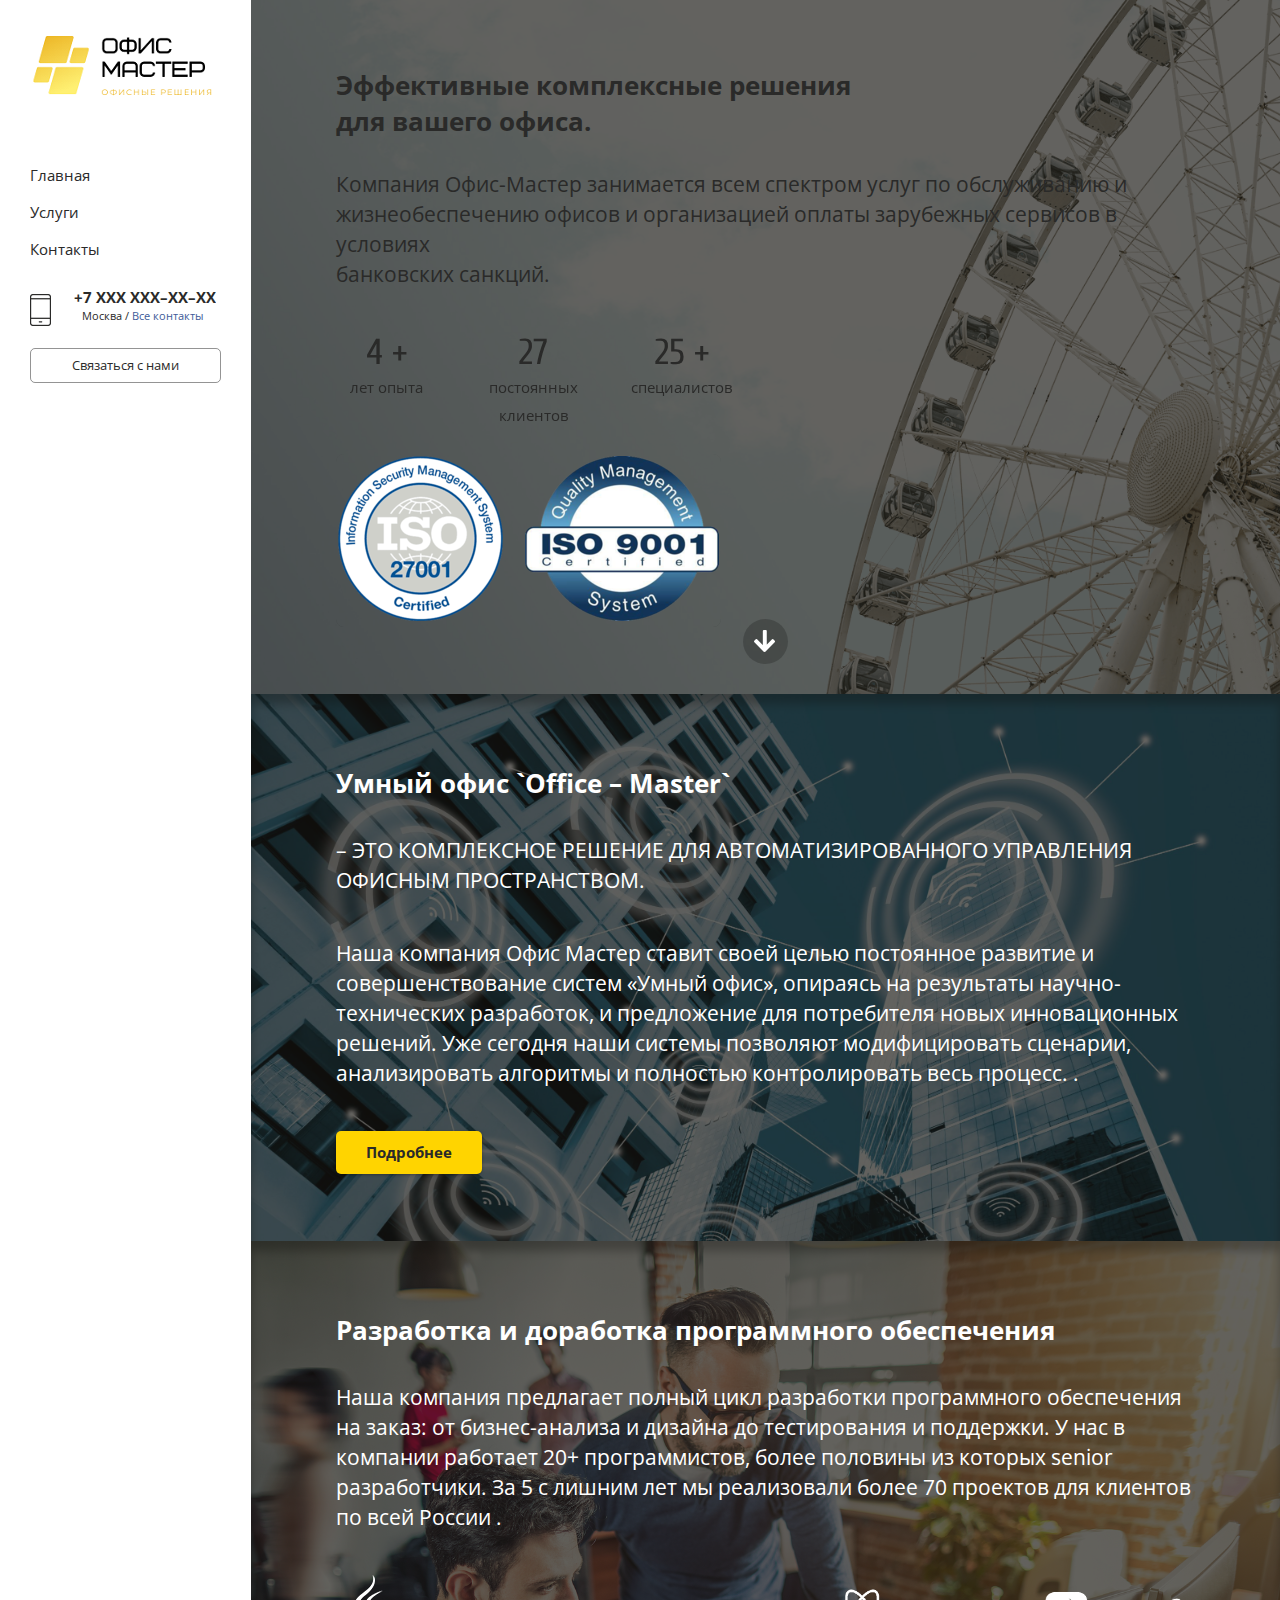
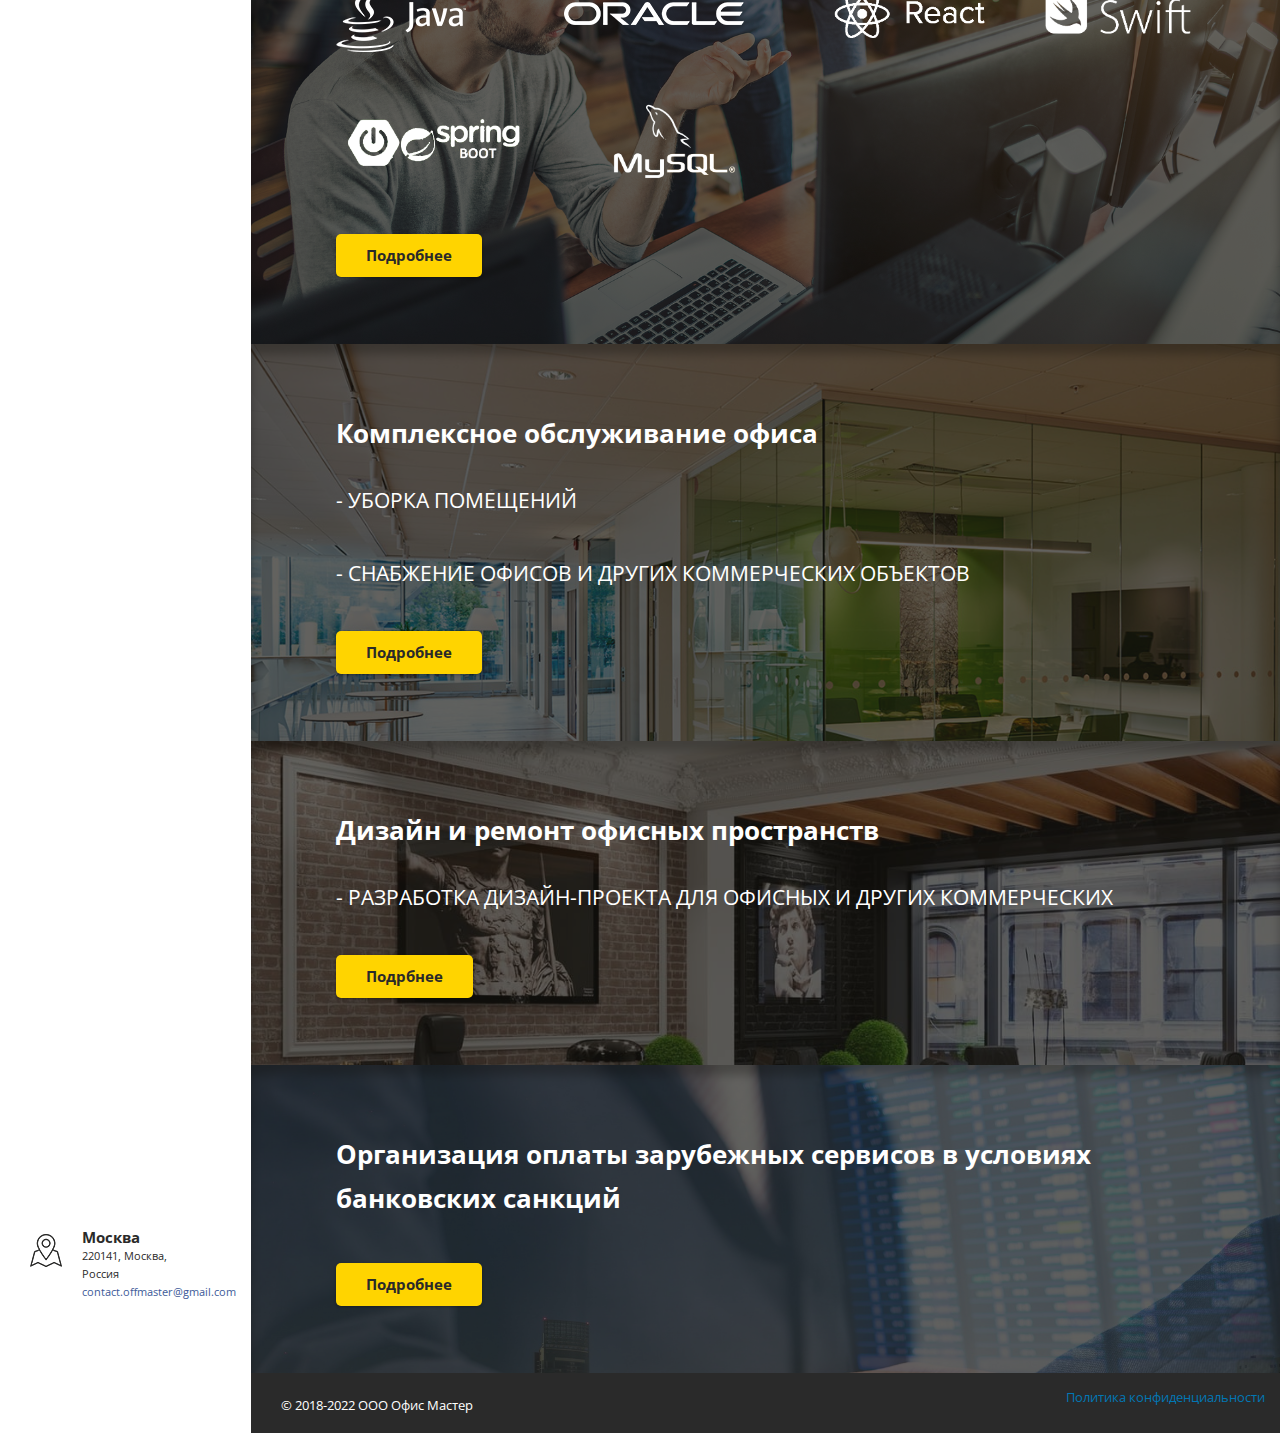
==== commit 567cd37b: "Add files via upload" ====
--- a/index.html
+++ b/index.html
@@ -842,11 +842,12 @@
 		</div>
 		<footer>
 
-			<div class="phone box"> <span class="icon_box" href="tel:+375293774865"> <i class="icon icon_phone"></i>
-					<span class="icon_box_title"> <span class="tel h4">+375 17 269–04–00</span> <span
-							class="label txt_smlst">Minsk / <a href="/en/contacts/">Все контакты</a></span> </span>
-				</span>
-				<a href="#common_feedback" class="btn dark js_common_popup_btn">Connect with us</a>
+			<div class="phone box"><span class="icon_box" href="tel:+7"> <i class="icon icon_phone"></i>
+				<span class="icon_box_title"> <span class="tel h4">+7 XXX
+						XXX–XX–XX</span> <span class="label txt_smlst">Москва / <a
+							href="/contacts.html">Все
+							контакты</a></span> </span> </span> <a href="#common_feedback"
+				class="btn dark js_common_popup_btn">Связаться с нами</a>
 			</div>
 			<div class="address box">
 				<span class="icon_box">
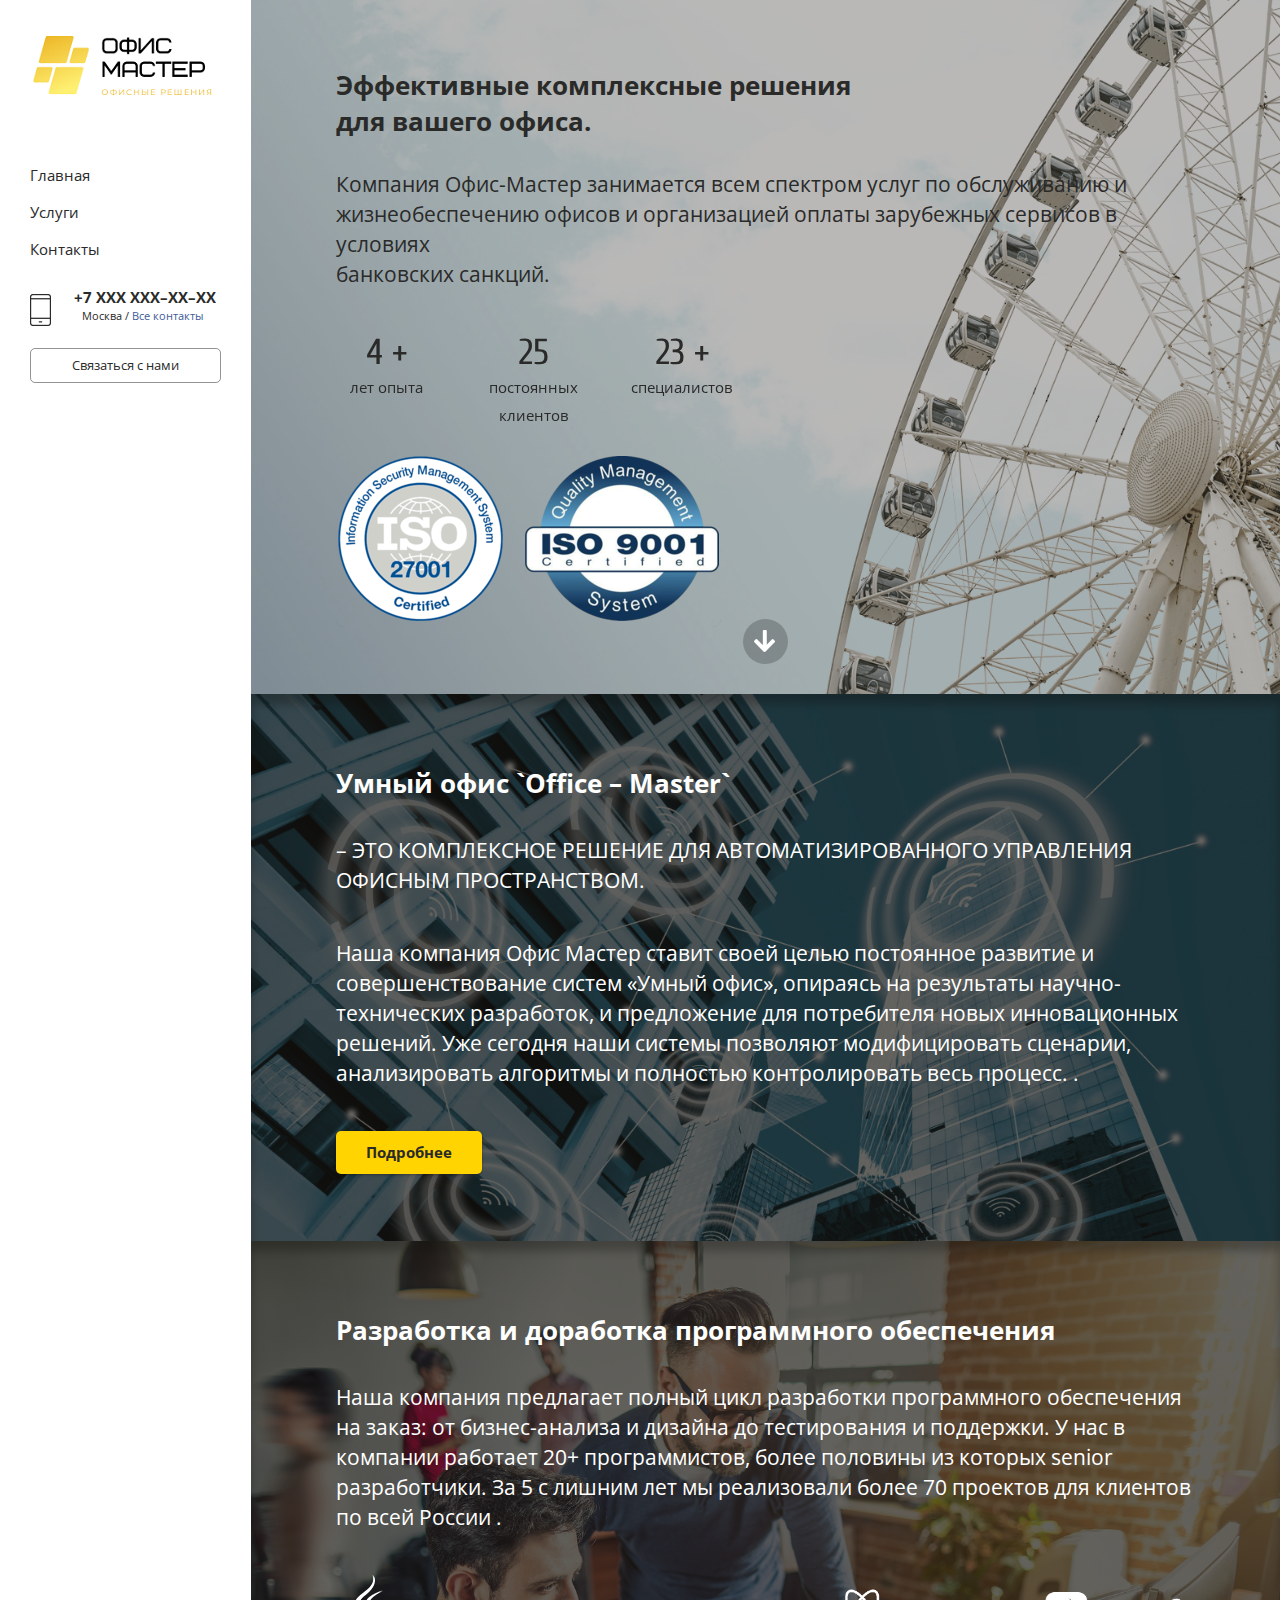
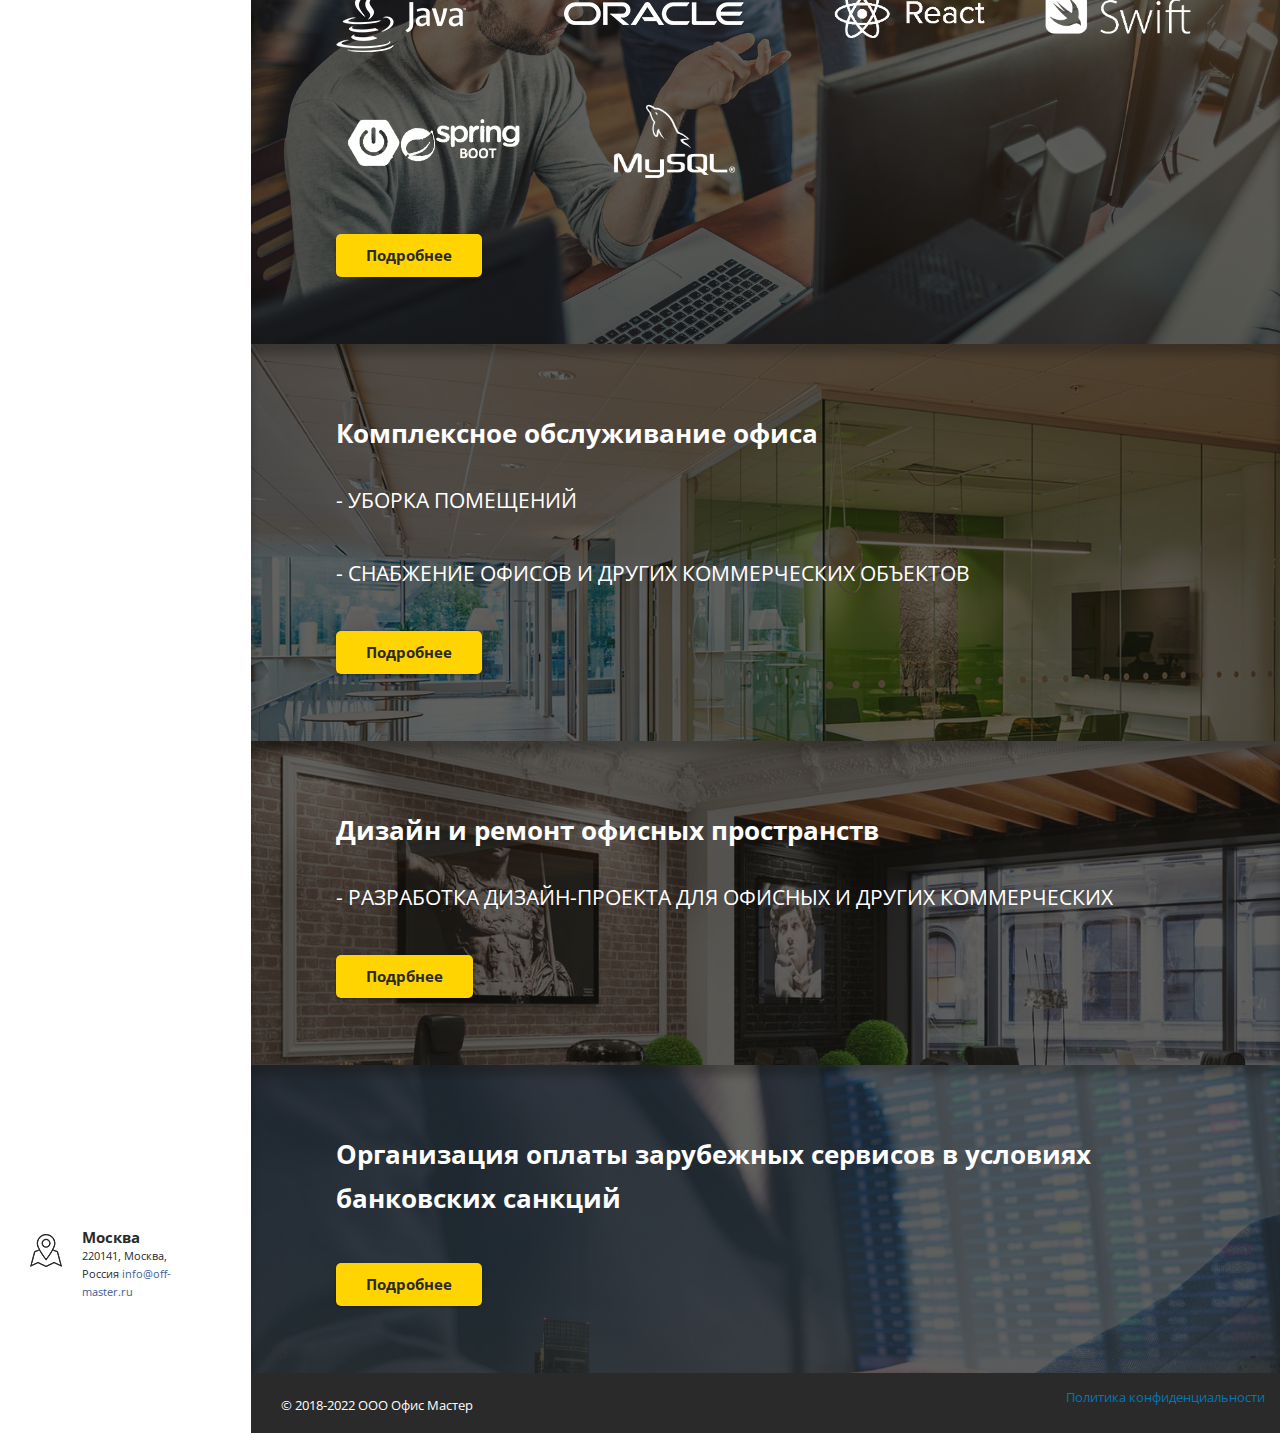
==== commit d854e1b0: "Add files via upload" ====
--- a/index.html
+++ b/index.html
@@ -258,7 +258,7 @@
 							<div class="img"></div>
 						</div>
 
-						<div class="slide_content tbl">
+						<div class="slide_content slide_content_first tbl">
 							<div class="col">
 
 
@@ -855,7 +855,7 @@
 					<span class="icon_box_title">
 						<span class="h4">Москва</span> <span class="label txt_smlst">220141,
 							Москва,<br> Россия <a
-								href="mailto:contact.offmaster@gmail.com">contact.offmaster@gmail.com</a></span> </span>
+								href="mailto:info@off-master.ru">info@off-master.ru</a></span> </span>
 				</span>
 			</div>
 			<!-- <div class="foo_btns">
--- a/css/index.css
+++ b/css/index.css
@@ -1522,6 +1522,9 @@
   background-color: rgba(22, 21, 17, 0.67);
  
 }
+.slide_content_first {
+  background-color: rgba(22, 21, 17, 0.3) !important ;
+}
 
 .page_slide {
   position: relative;
@@ -4041,7 +4044,7 @@
   .page_slide {
     height: auto !important;
     background-color: grey;
-    z-index: 10000;
+    /* z-index: 10000; */
   }
 
   .slide_menu {
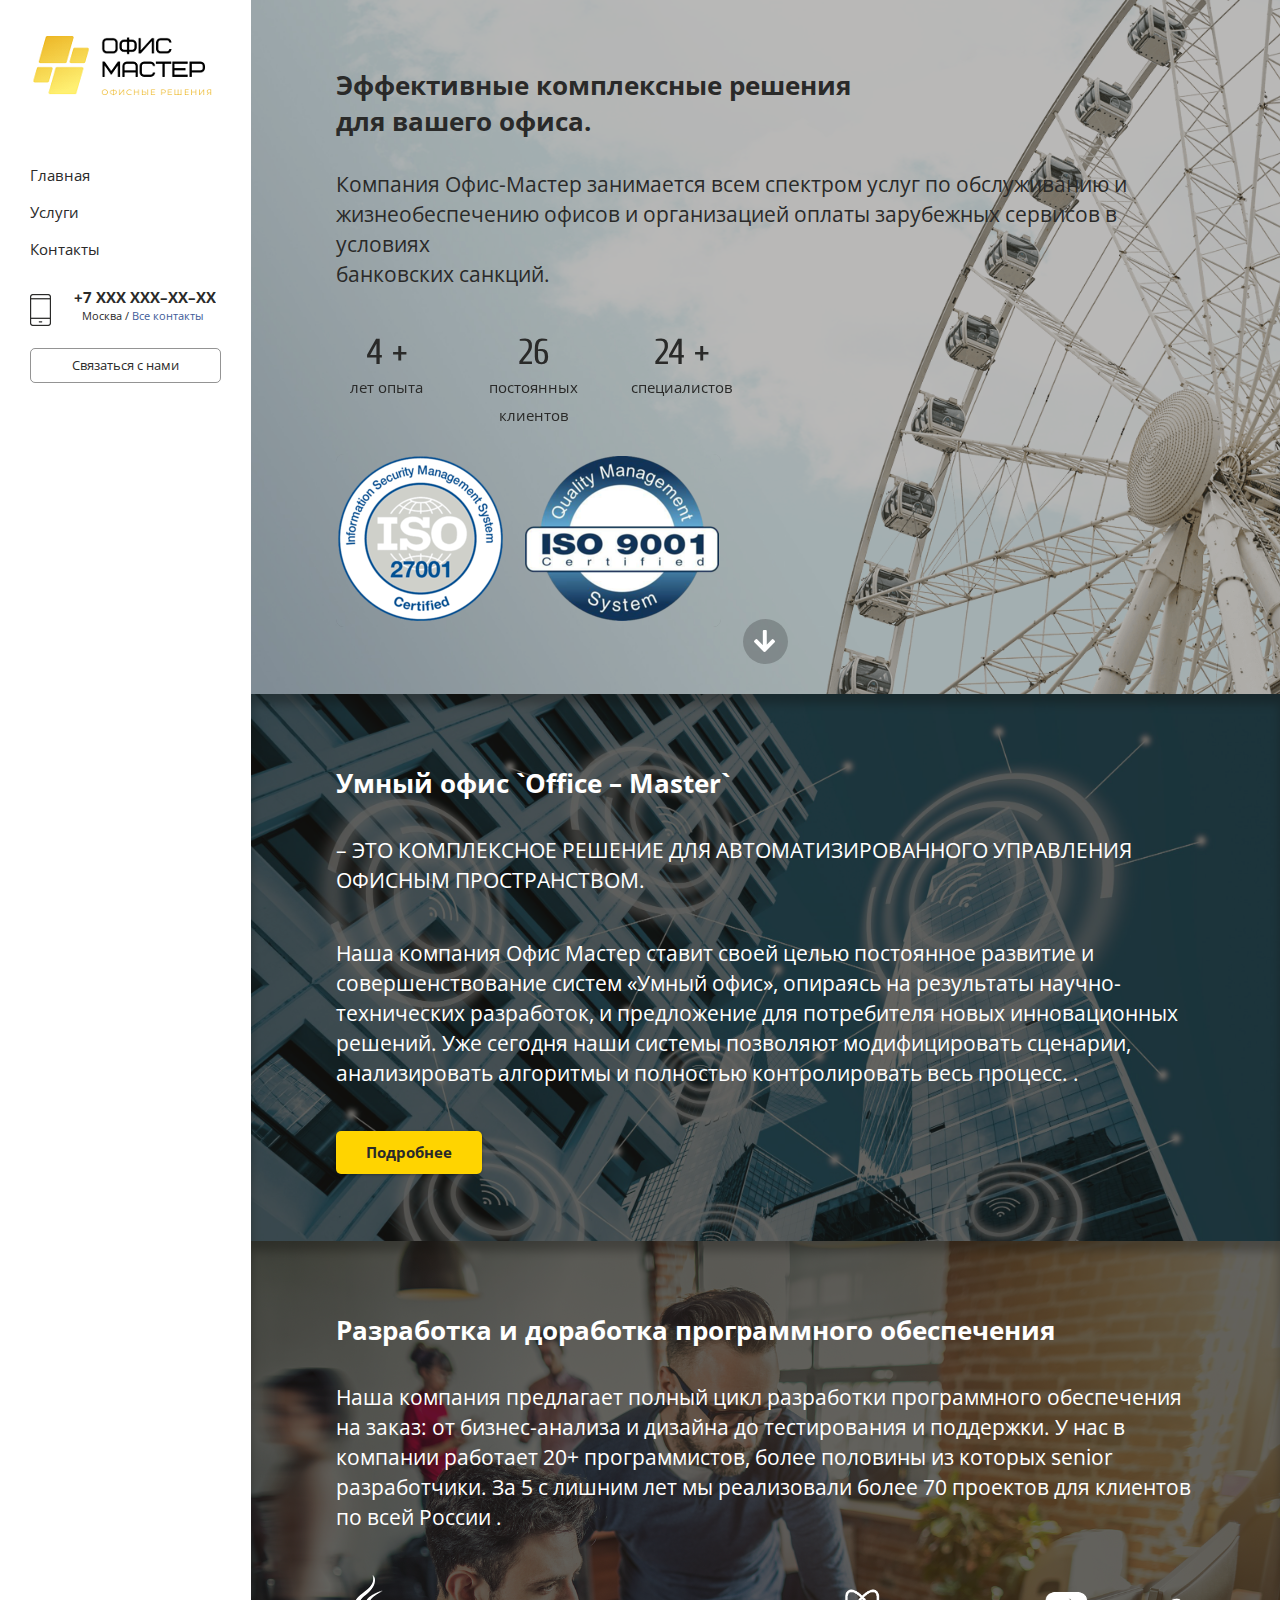
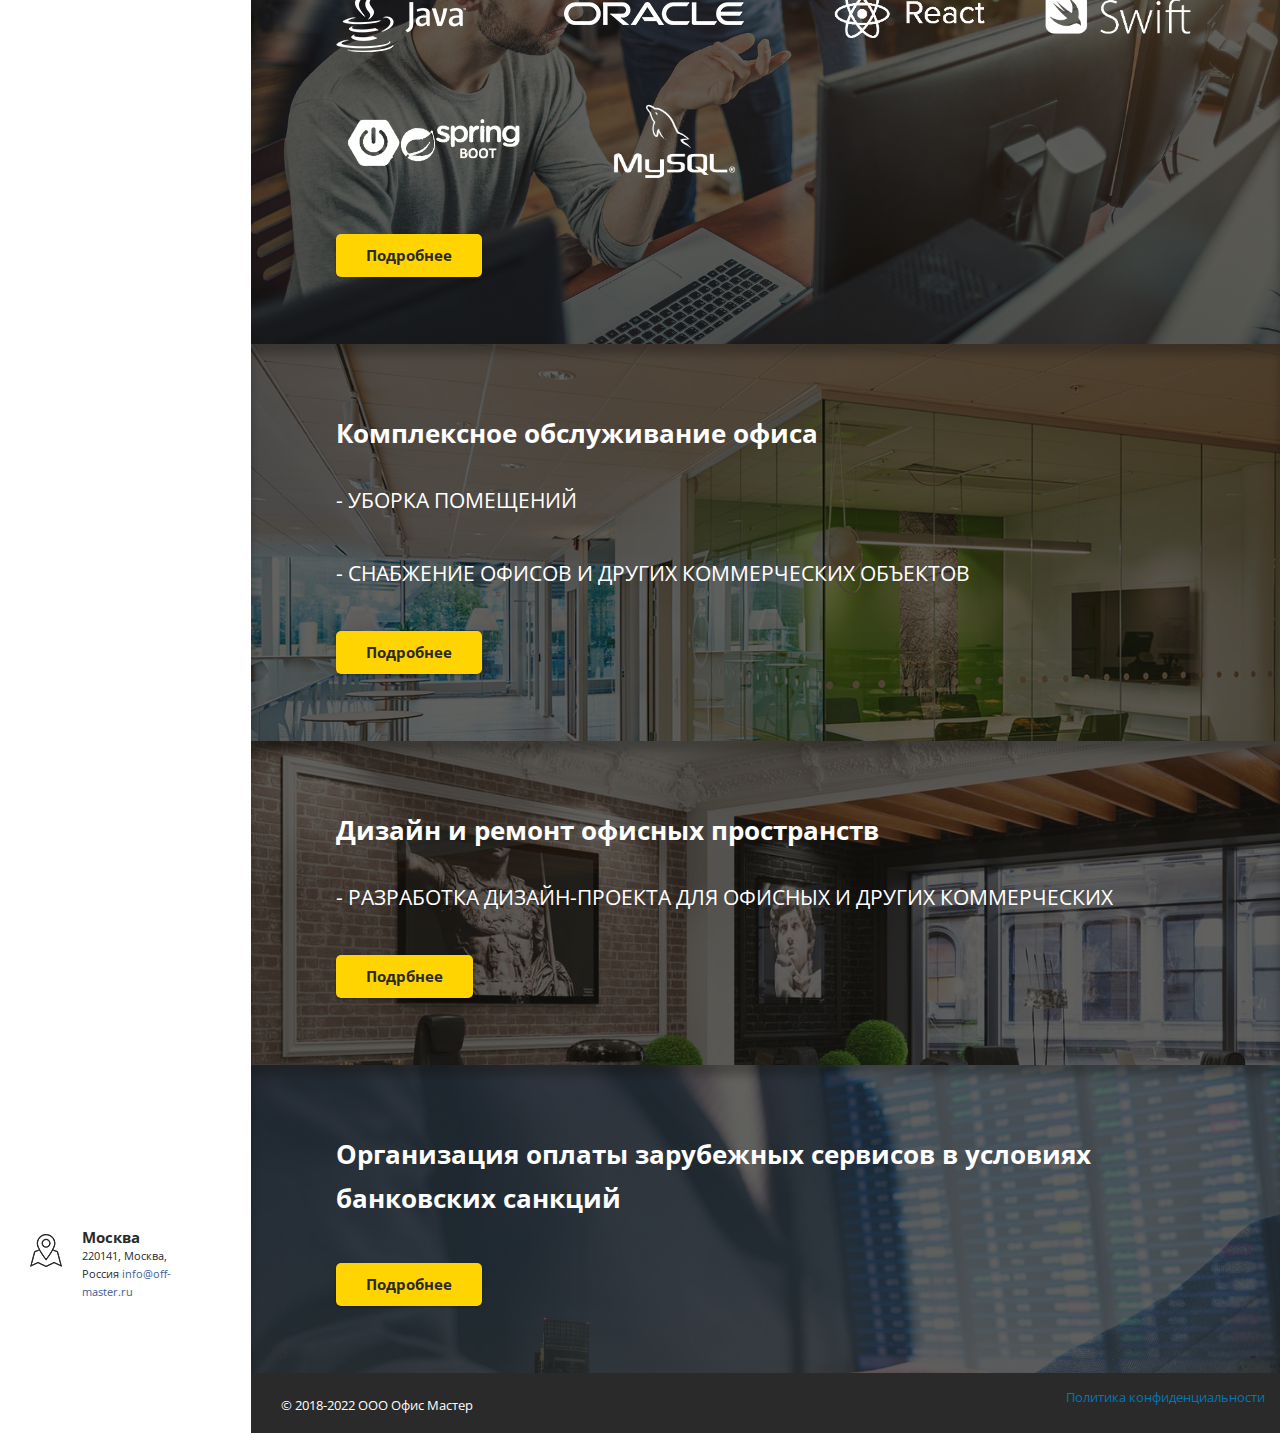
==== commit eda7e9aa: "Add files via upload" ====
--- a/index.html
+++ b/index.html
@@ -12,8 +12,8 @@
 	<meta property="og:image" content="images/graphlogobig.png">
 	<meta property="og:image:width" content="968">
 	<meta property="og:image:height" content="504">
-	<!-- <meta property="og:image" content="http://www.st.by/local/img/404_bg.jpg"> -->
-	<meta property="og:url" content="http://www.st.by/en/">
+	
+	<meta property="og:url" content="https://off-master.ru/">
 	<meta property="og:type" content="website">
 
 
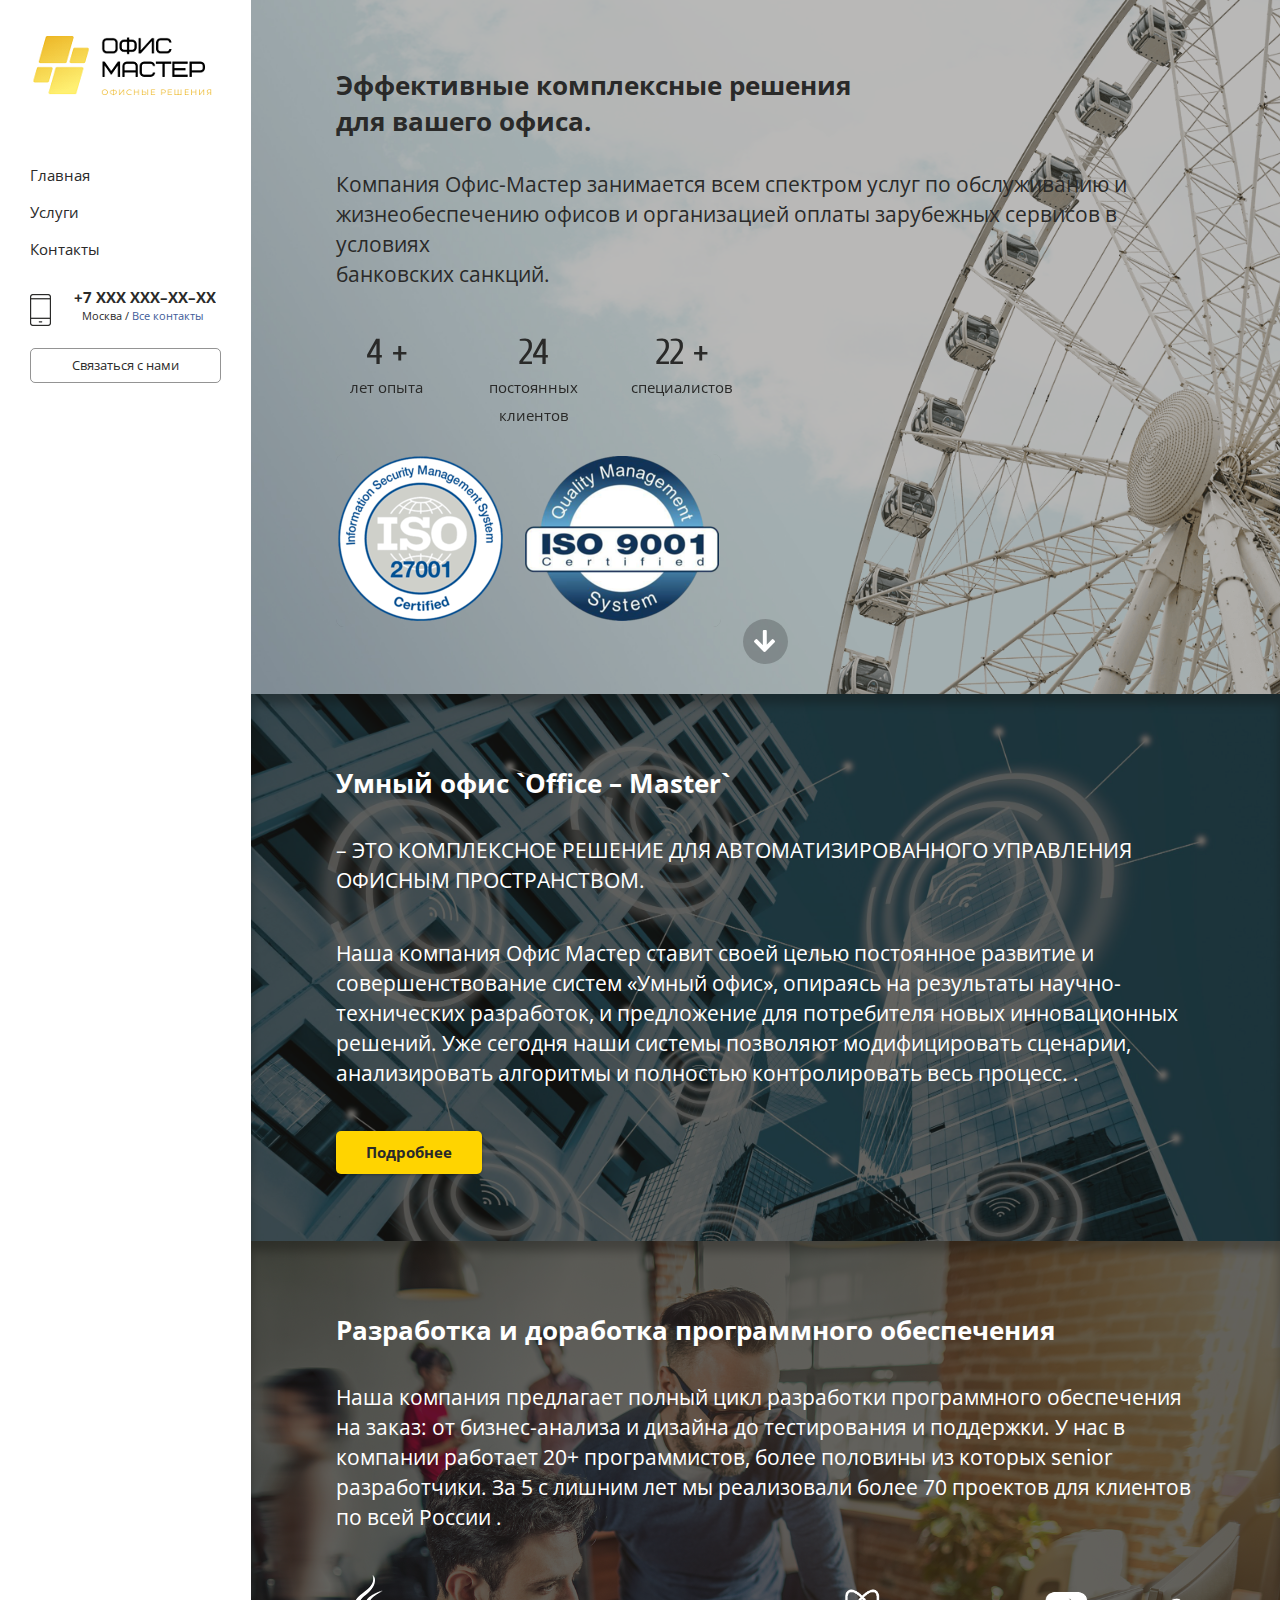
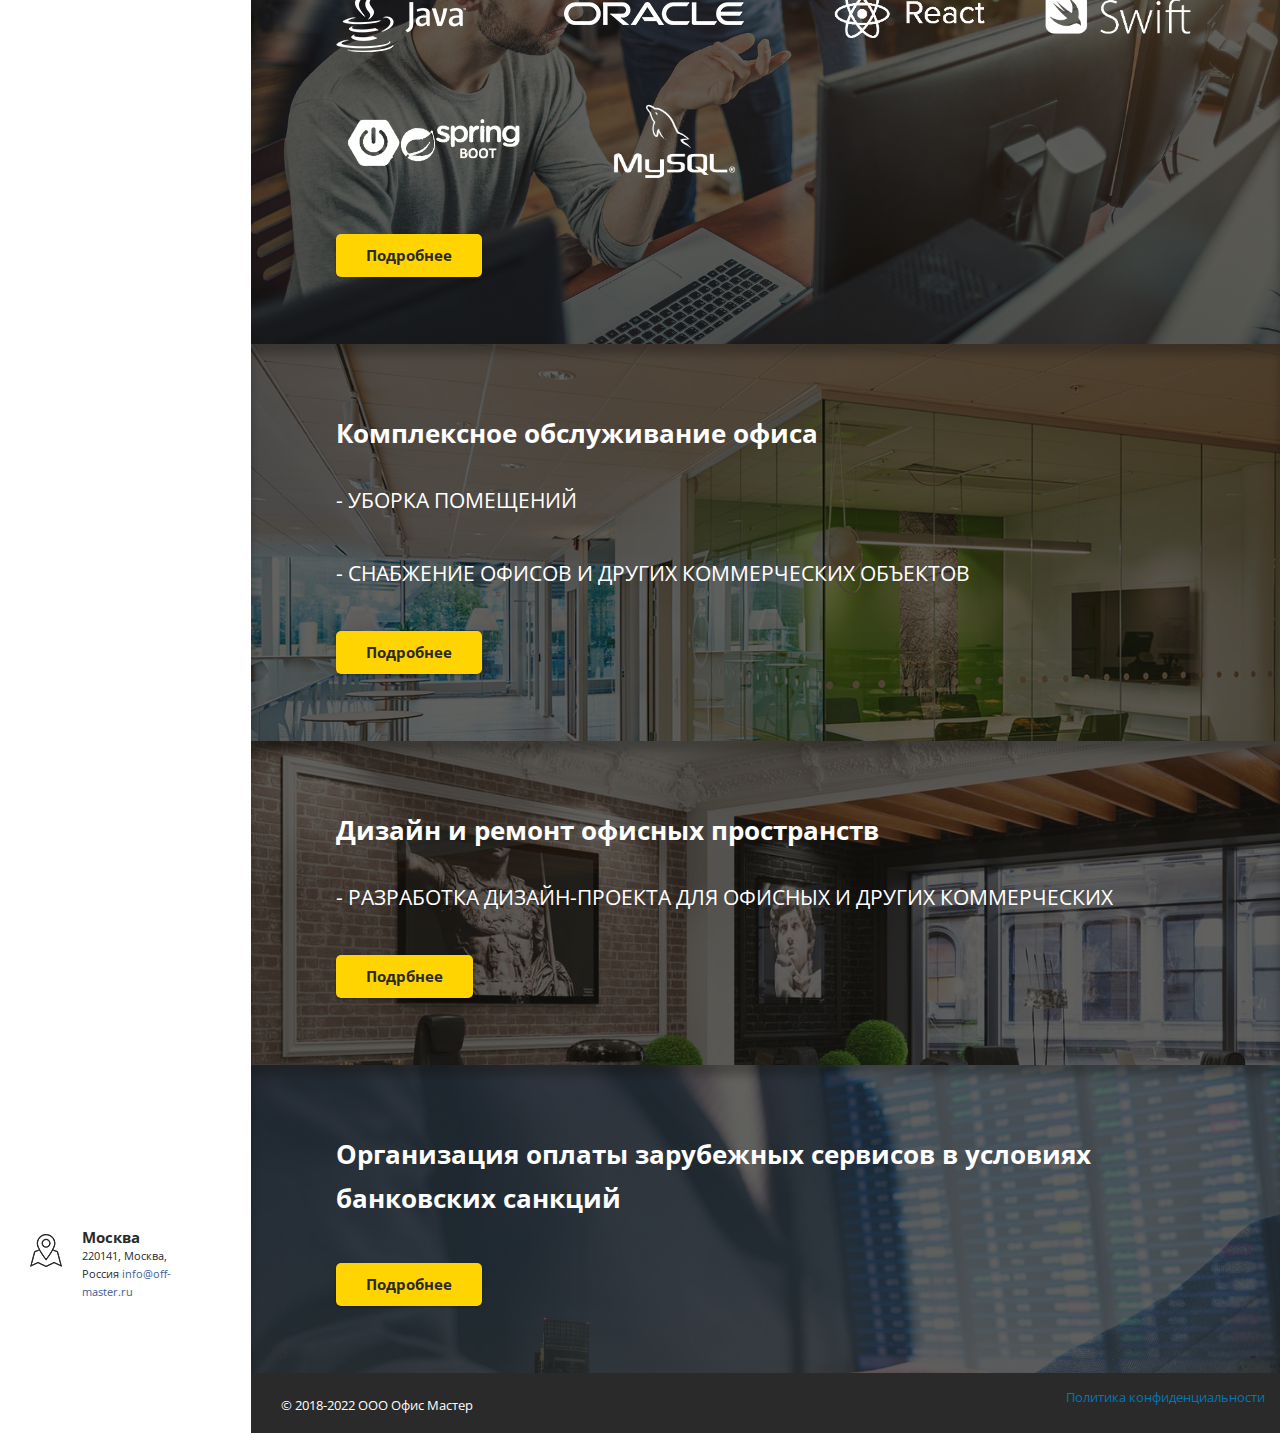
==== commit ecaac38e: "Add files via upload" ====
--- a/index.html
+++ b/index.html
@@ -44,7 +44,7 @@
 	<script type="text/javascript" src="js/session.js"></script>
 	<script
 		type="text/javascript">BX.setCSSList(['/bitrix/js/main/core/css/core.css?14308180995336', '/local/css/main.css?164519127693271', '/local/css/ajax.css?14308181071425']); </script>
-	<link rel="canonical" href="http://www.st.by/en/">
+	<link rel="canonical" href="https://off-master.ru/">
 	<script src="js/jquery.min.js"></script>
 	<script src="js/ajax.js"></script>
 	<script media="screen and (min-width=1400)" src="js/jquery.stellar.min.js"></script>
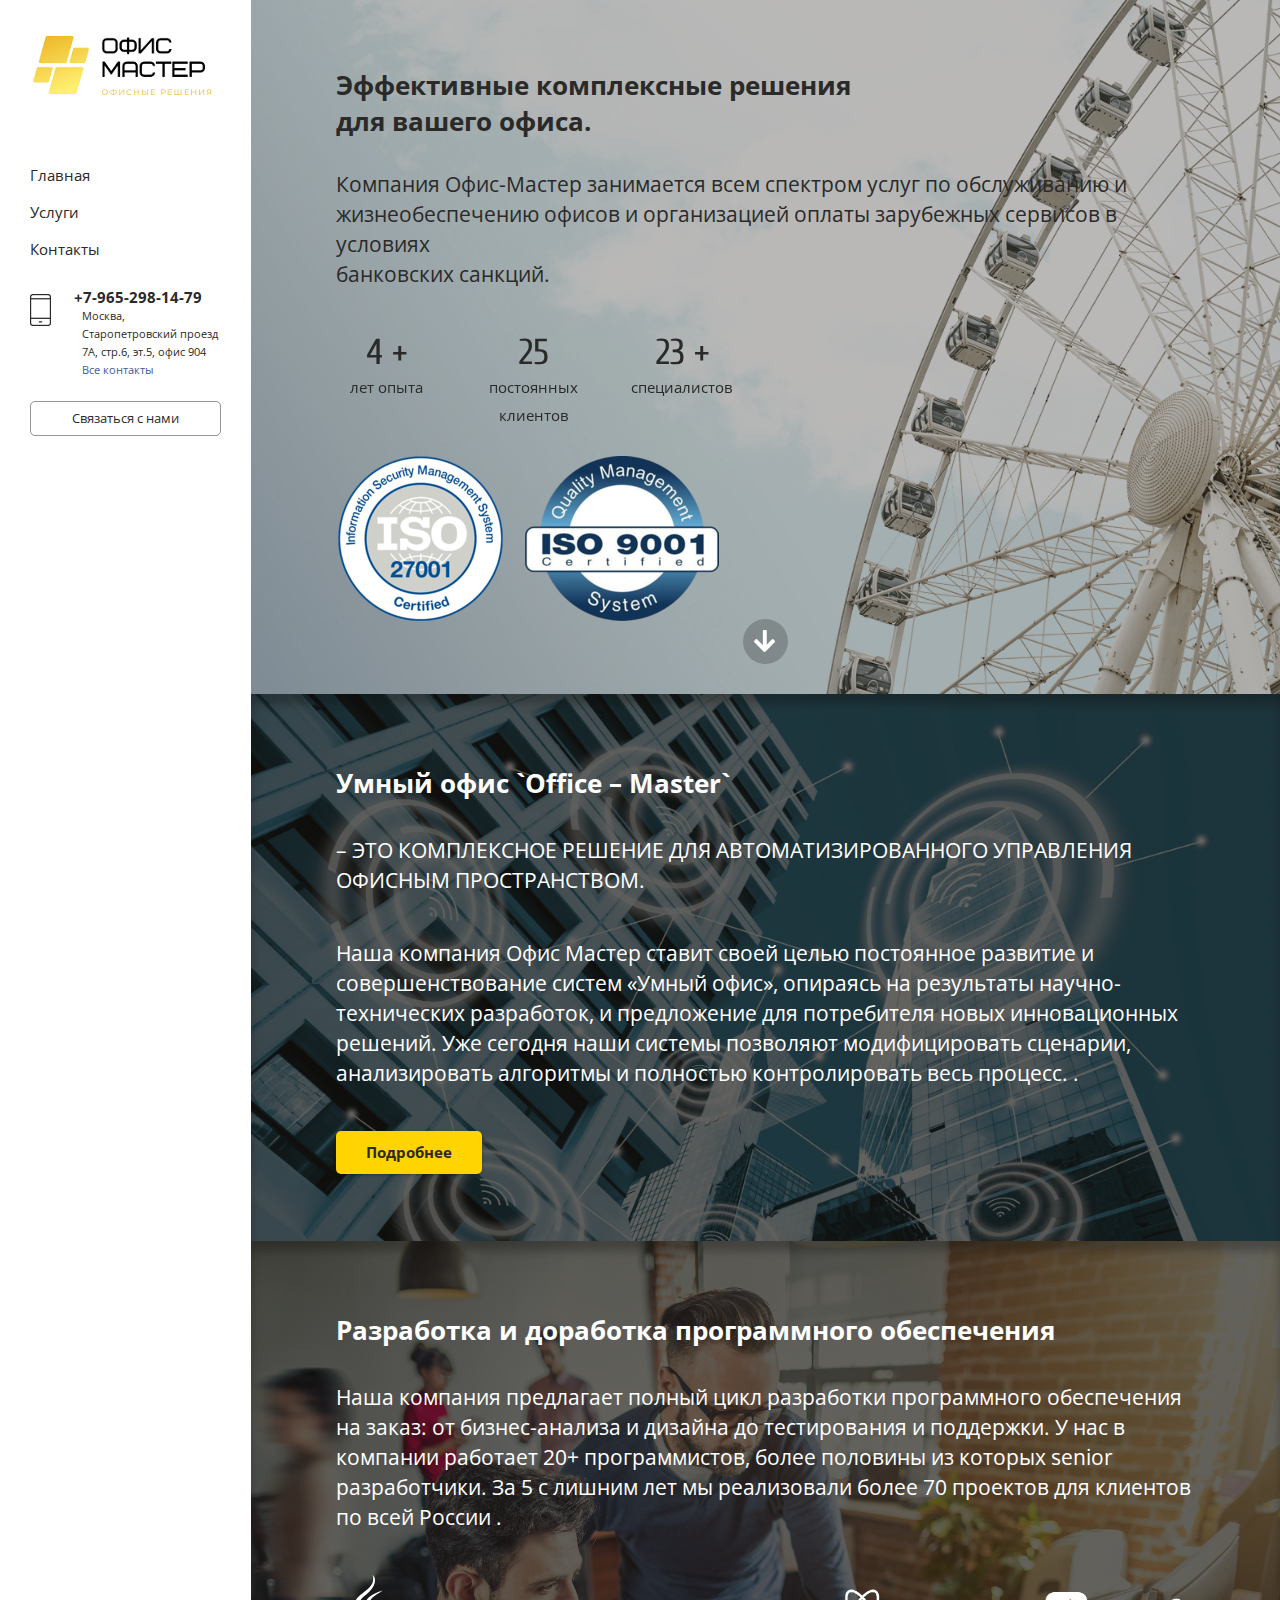
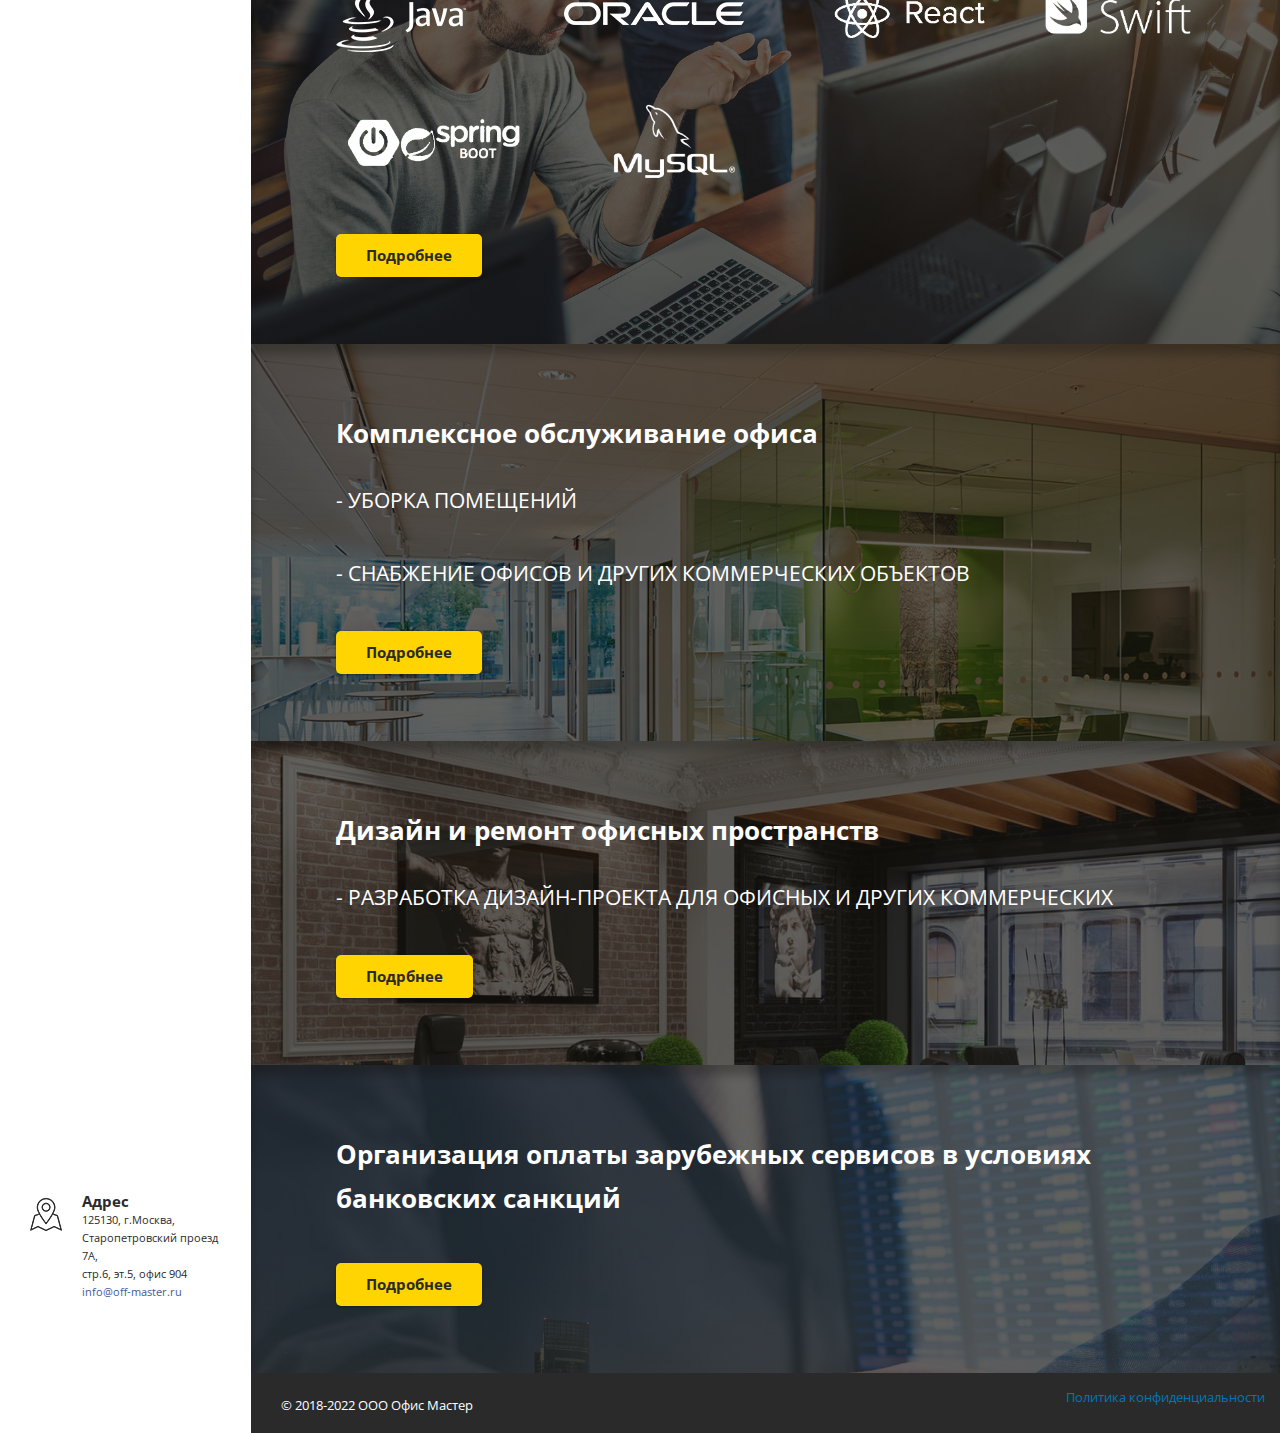
==== commit c6ee885e: "Add files via upload" ====
--- a/index.html
+++ b/index.html
@@ -12,7 +12,7 @@
 	<meta property="og:image" content="images/graphlogobig.png">
 	<meta property="og:image:width" content="968">
 	<meta property="og:image:height" content="504">
-	
+
 	<meta property="og:url" content="https://off-master.ru/">
 	<meta property="og:type" content="website">
 
@@ -25,15 +25,14 @@
 	<link rel="shortcut icon" href="/images/favicon.ico" type="image/x-icon">
 	<meta name="robots" content="index, follow">
 	<meta name="description" content="Офис-Мастер">
-	
+
 	<link href="https://fonts.googleapis.com/css?family=Open+Sans:400,700&subset=latin,cyrillic-ext" type="text/css"
 		rel="stylesheet">
 	<link
 		href="https://fonts.googleapis.com/css?family=Roboto:400,700,400italic,700italic,500,500italic,300,300italic&subset=latin,cyrillic-ext,greek-ext,latin-ext,greek"
 		type="text/css" rel="stylesheet">
 	<link href="https://fonts.googleapis.com/css?family=Cuprum:700" type="text/css" rel="stylesheet">
-	<link href="css/index.css" type="text/css" data-template-style="true"
-		rel="stylesheet">
+	<link href="css/index.css" type="text/css" data-template-style="true" rel="stylesheet">
 	<script type="text/javascript" src="js/script.js"></script>
 	<script type="text/javascript"
 		src="https://www.google.com/recaptcha/api.js?onload=onloadRecaptchafree&render=explicit&hl=en"></script>
@@ -128,8 +127,7 @@
 							</li>
 
 							<li class="main_menu_item  ">
-								<a href="/contacts.html" class="main_menu_m_link"><i
-										class="cross"></i>Контакты</a>
+								<a href="/contacts.html" class="main_menu_m_link"><i class="cross"></i>Контакты</a>
 
 							</li>
 
@@ -147,9 +145,10 @@
 
 				</header>
 
-				<div class="box not_a_bottom_box"> <span class="icon_box" href="tel:+7"> <i class="icon icon_phone"></i>
-						<span class="icon_box_title"> <span class="tel h4">+7 XXX
-								XXX–XX–XX</span> <span class="label txt_smlst">Москва / <a
+				<div class="box not_a_bottom_box"> <span class="icon_box" href="tel:+79652981479"> <i
+							class="icon icon_phone"></i>
+						<span class="icon_box_title"> <span class="tel h4">+7-965-298-14-79</span> <span
+								class="label txt_smlst">Москва, Старопетровский проезд 7А, стр.6, эт.5, офис 904 <a
 									href="/contacts.html">Все
 									контакты</a></span> </span> </span> <a href="#common_feedback"
 						class="btn dark js_common_popup_btn">Связаться с нами</a>
@@ -206,8 +205,10 @@
 											<input type="submit" value="Отправить*" class="btn mdl w-100p">
 										</div>
 										<div class="form_agreement">
-											*Нажимая на кнопку, вы даете согласие на обработку персональных данных в соответствии с <a target="_blank"
-												href="/local/Политика обработки персональных данных.pdf">Политикой обработки персональных данных</a>
+											*Нажимая на кнопку, вы даете согласие на обработку персональных данных в
+											соответствии с <a target="_blank"
+												href="/local/Политика обработки персональных данных.pdf">Политикой
+												обработки персональных данных</a>
 										</div>
 										<input type="hidden" name="SITE" value="[s2] en">
 										<input type="hidden" name="submit" value="1">
@@ -842,20 +843,22 @@
 		</div>
 		<footer>
 
-			<div class="phone box"><span class="icon_box" href="tel:+7"> <i class="icon icon_phone"></i>
-				<span class="icon_box_title"> <span class="tel h4">+7 XXX
-						XXX–XX–XX</span> <span class="label txt_smlst">Москва / <a
-							href="/contacts.html">Все
-							контакты</a></span> </span> </span> <a href="#common_feedback"
-				class="btn dark js_common_popup_btn">Связаться с нами</a>
+			<div class="phone box"><span class="icon_box" href="tel+79652981479"> <i class="icon icon_phone"></i>
+					<span class="icon_box_title"> <span class="tel h4">+7-965-298-14-79</span> <span
+							class="label txt_smlst">Москва, Старопетровский проезд 7А, стр.6, эт.5, офис 904 <a
+								href="/contacts.html">Все
+								контакты</a></span> </span> </span> <a href="#common_feedback"
+					class="btn dark js_common_popup_btn">Связаться с нами</a>
 			</div>
 			<div class="address box">
 				<span class="icon_box">
 					<i class="icon icon_map"></i>
 					<span class="icon_box_title">
-						<span class="h4">Москва</span> <span class="label txt_smlst">220141,
-							Москва,<br> Россия <a
-								href="mailto:info@off-master.ru">info@off-master.ru</a></span> </span>
+						<span class="h4">Адрес</span>
+						<span class="label txt_smlst">125130, г.Москва, Старопетровский проезд 7А,<br> стр.6, эт.5, офис
+							904
+							<a href="mailto:info@off-master.ru">info@off-master.ru</a></span>
+					</span>
 				</span>
 			</div>
 			<!-- <div class="foo_btns">
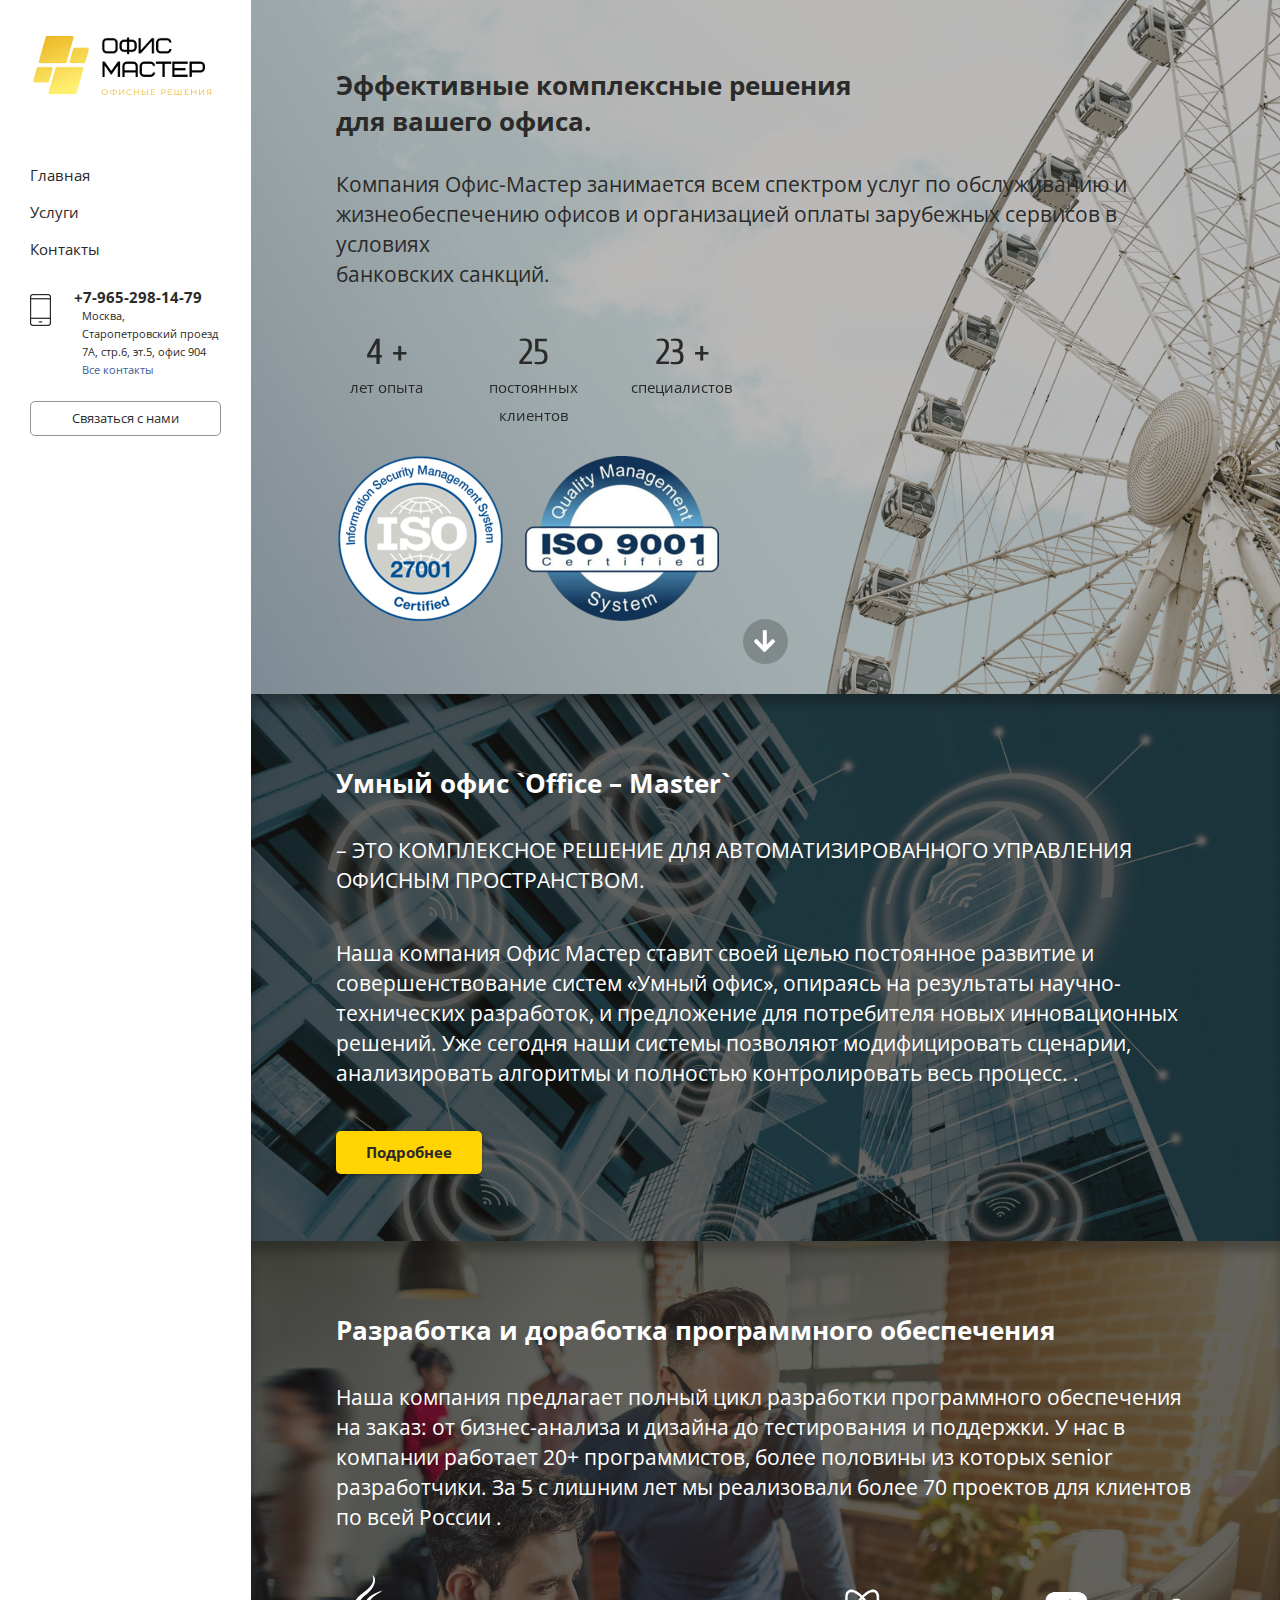
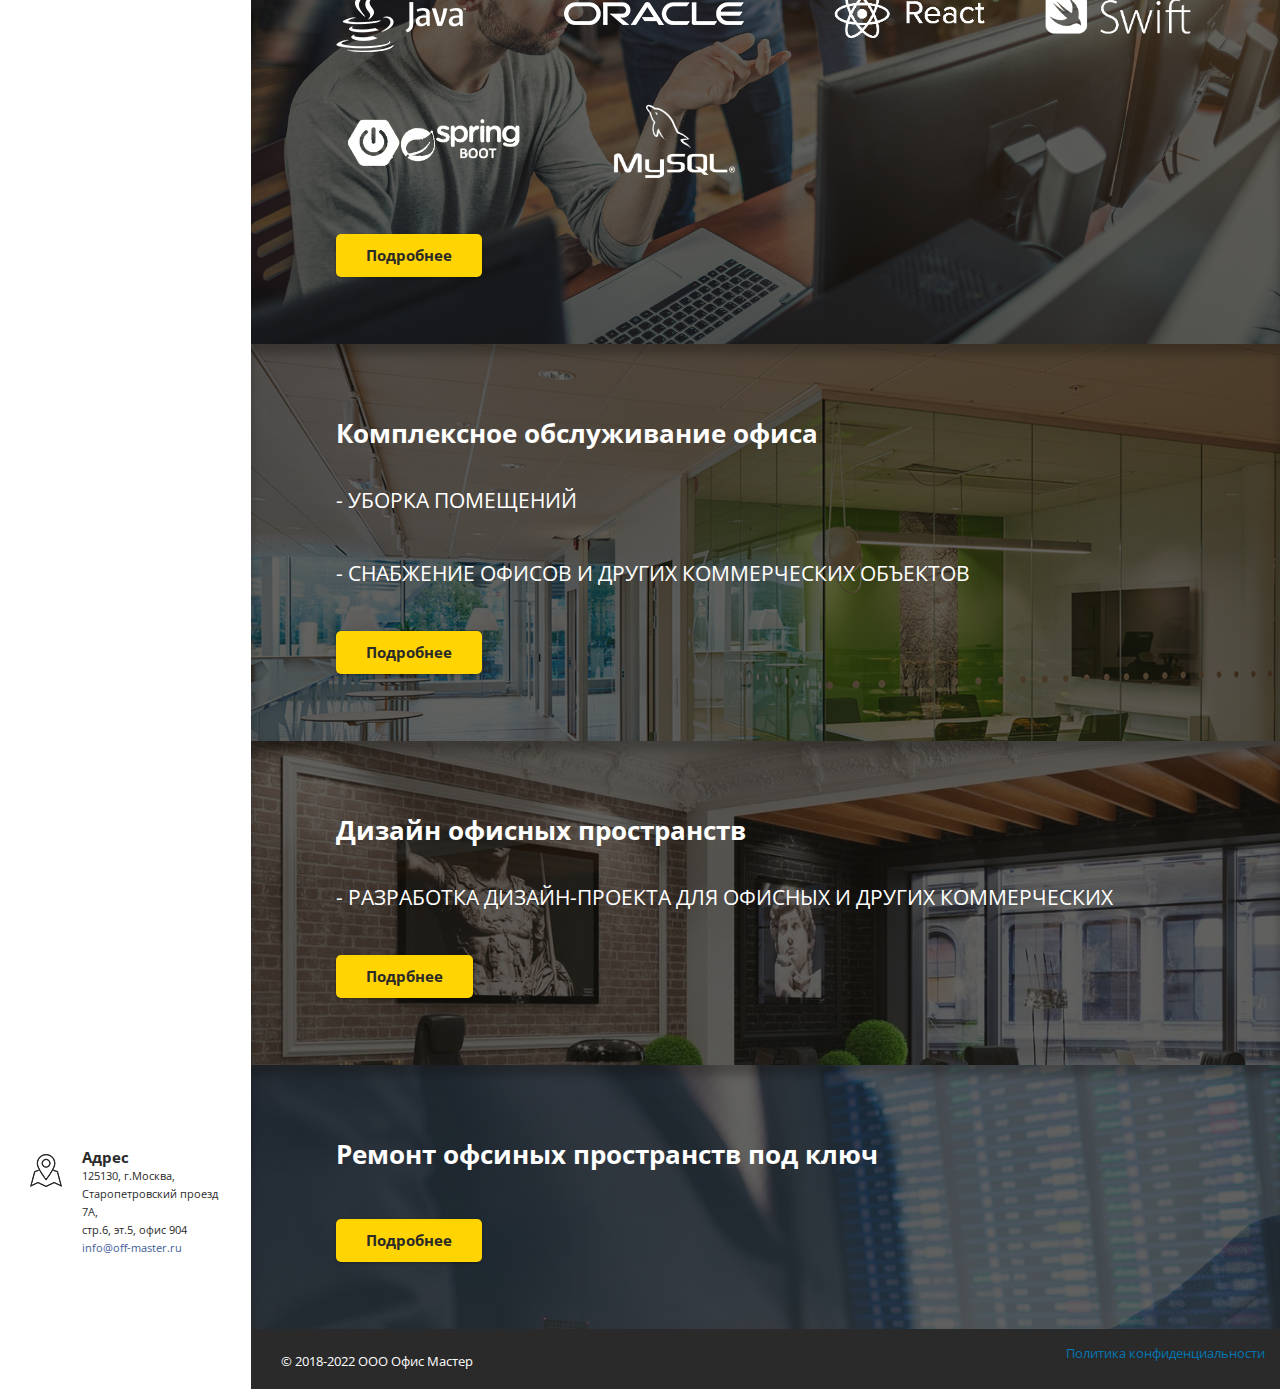
==== commit 53762da1: "Add files via upload" ====
--- a/index.html
+++ b/index.html
@@ -640,7 +640,7 @@
 						<div class="slide_content tbl">
 							<div class="col">
 
-								<div class="h1">Дизайн и ремонт офисных пространств </div>
+								<div class="h1">Дизайн офисных пространств </div>
 								<p class="txt_big">- РАЗРАБОТКА ДИЗАЙН-ПРОЕКТА ДЛЯ ОФИСНЫХ И ДРУГИХ КОММЕРЧЕСКИХ </p>
 
 
@@ -653,12 +653,11 @@
 						<div class="slide_content tbl">
 							<div class="col">
 
-								<div class="h1">Организация оплаты зарубежных сервисов в условиях банковских санкций
-								</div>
+								<div class="h1">Ремонт офсиных пространств под ключ </div>
 								<p class="txt_big"></p>
 
 
-								<a href="#" class="btn mdl">Подробнее</a>
+								<a href="/repair.html" class="btn mdl">Подробнее</a>
 							</div>
 						</div>
 					</section>
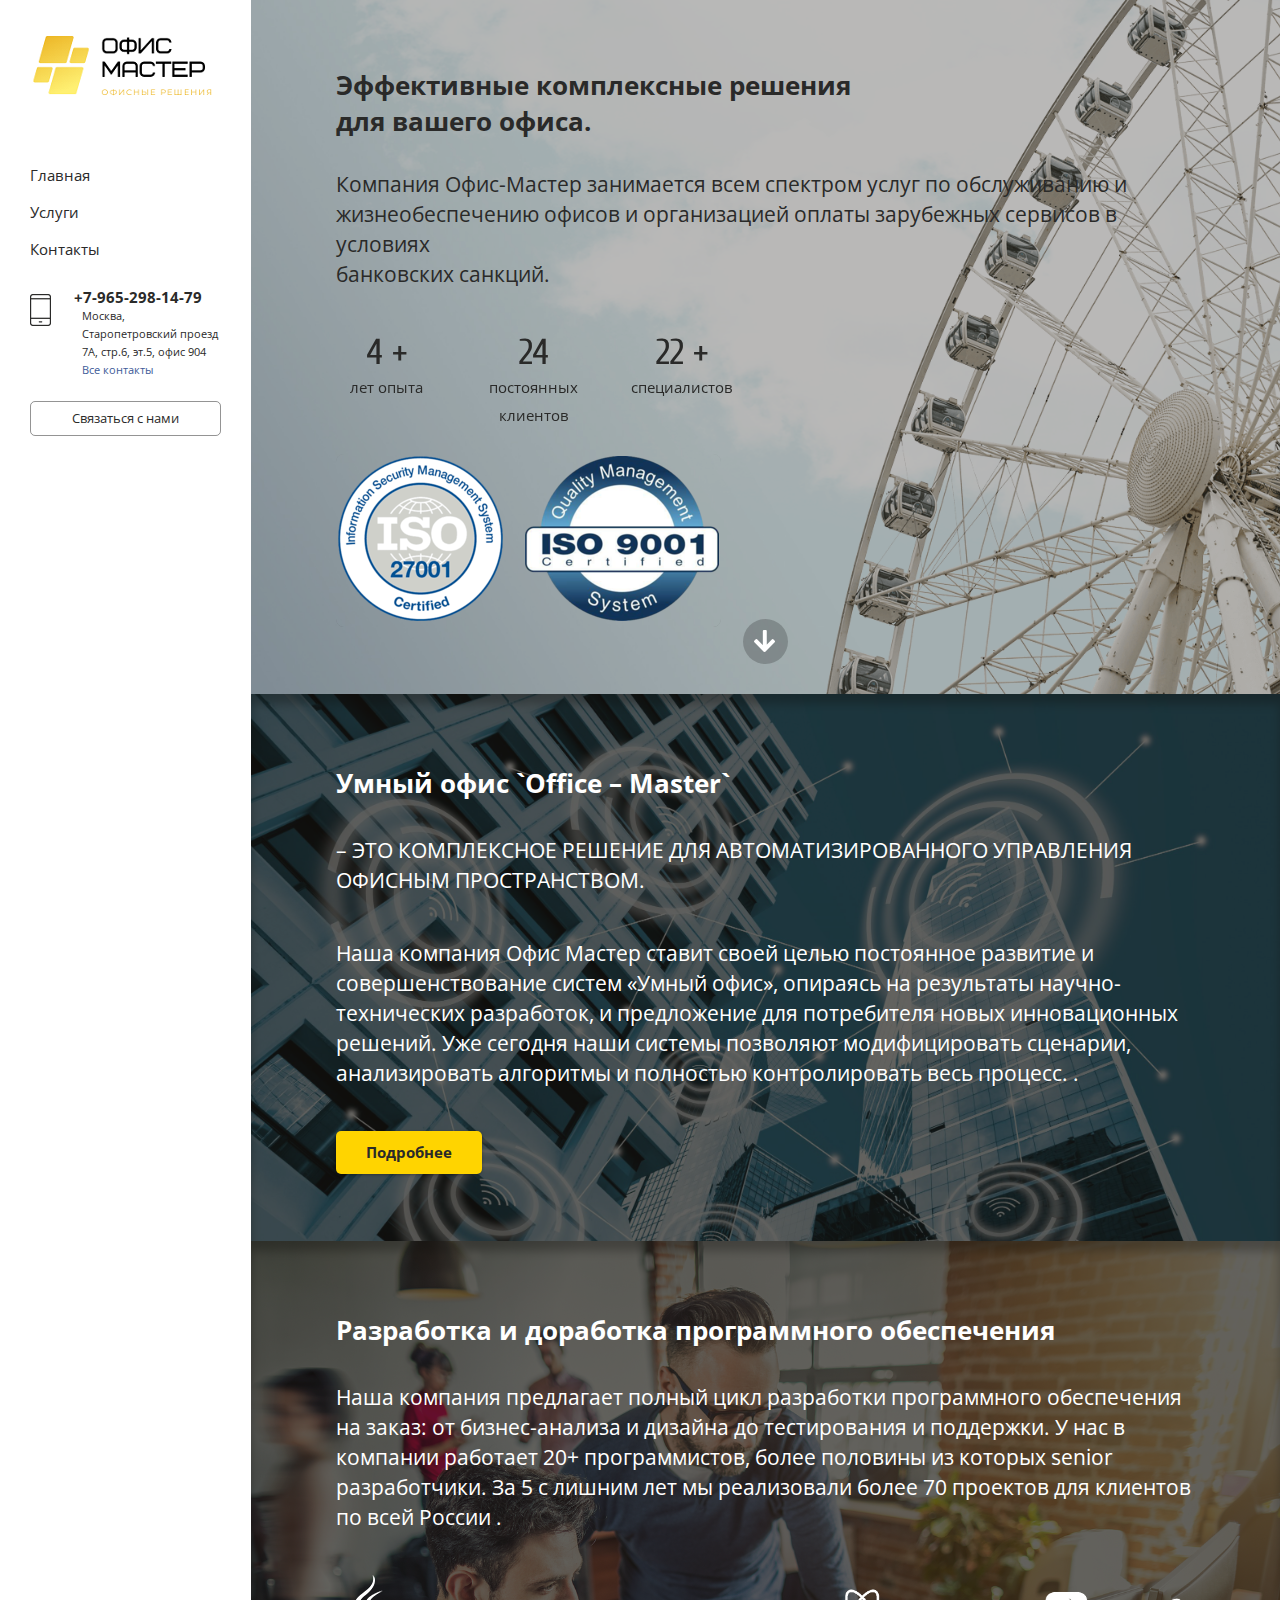
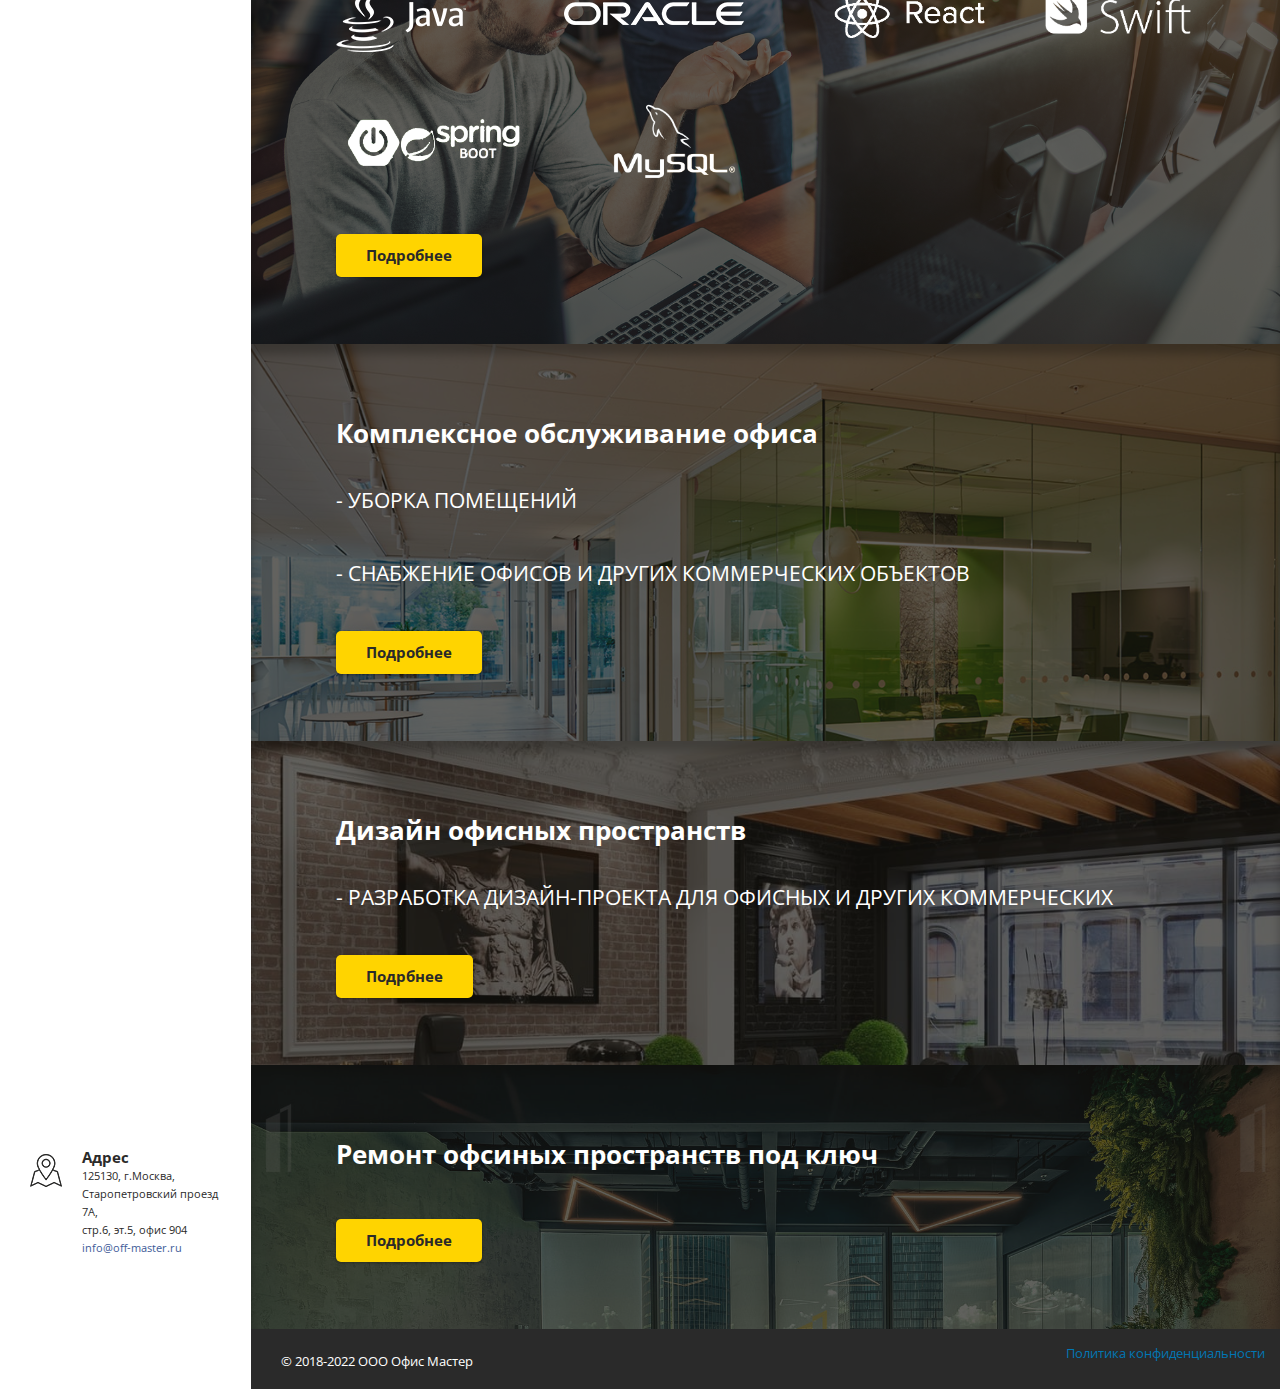
==== commit a51c9a56: "Add files via upload" ====
--- a/index.html
+++ b/index.html
@@ -9,7 +9,7 @@
 
 	<meta property="og:title" content="Офис Мастер">
 	<meta property="og:description" content="Офис Мастер">
-	<meta property="og:image" content="images/graphlogobig.png">
+	<!-- <meta property="og:image" content="images/graphlogobig.png"> -->
 	<meta property="og:image:width" content="968">
 	<meta property="og:image:height" content="504">
 
@@ -24,7 +24,8 @@
 
 	<link rel="shortcut icon" href="/images/favicon.ico" type="image/x-icon">
 	<meta name="robots" content="index, follow">
-	<meta name="description" content="Офис-Мастер">
+	<meta name="keywords" content="Комплексные решения для вашего офиса">
+	<meta name="description" content="Умный офис.Office-master., Разработка ПО, Дизайн и ремонт, Обслуживание офиса">
 
 	<link href="https://fonts.googleapis.com/css?family=Open+Sans:400,700&subset=latin,cyrillic-ext" type="text/css"
 		rel="stylesheet">
